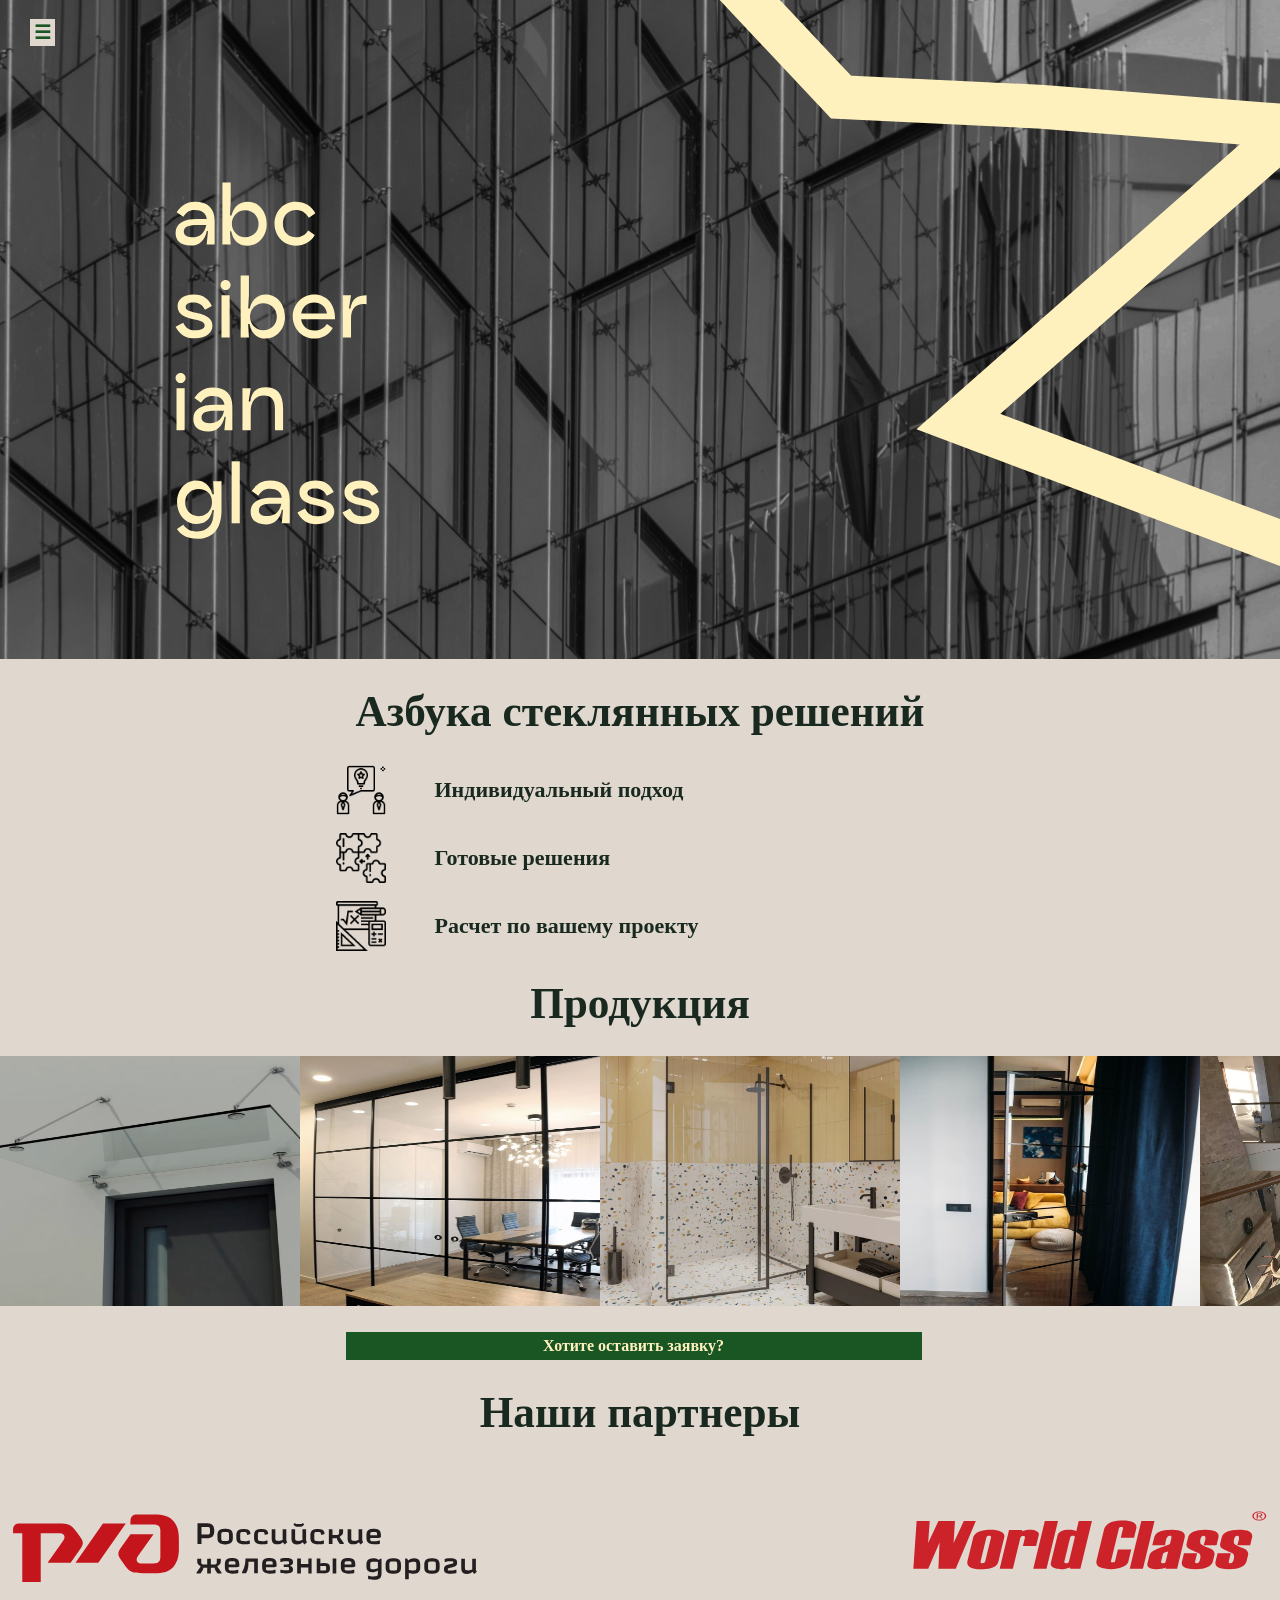
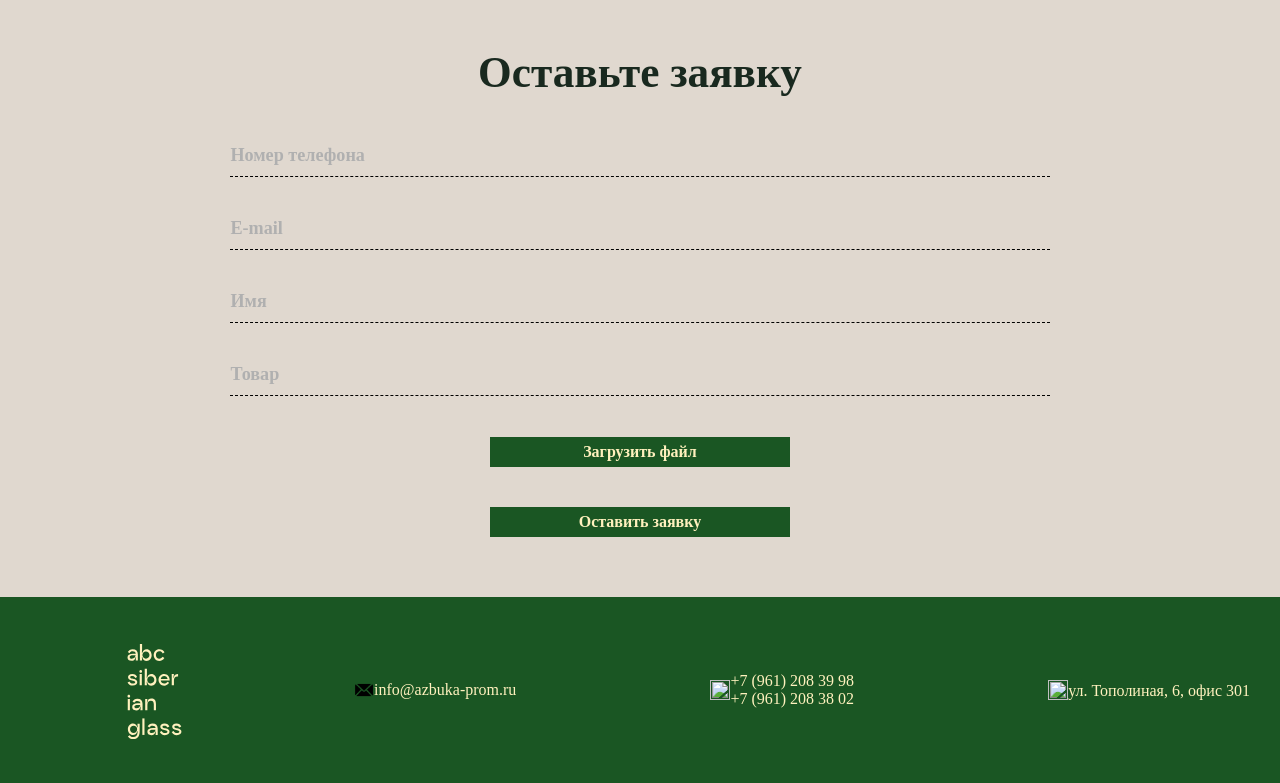
==== azbukakomplekt.ru/index.html @ 6870bad5 "3" ====
<!DOCTYPE html>
<html lang="en">
<head>
    <meta charset="UTF-8">
    <meta http-equiv="X-UA-Compatible" content="IE=edge">
    <meta name="viewport" content="width=device-width, initial-scale=1.0">
    <link rel="icon" type="image/x-icon" href="./img/icons/MacBook Pro 16_ - 1 1 (2).svg">
    <title>abc siberian glass</title>
    <link
  rel="stylesheet"
  href="https://cdn.jsdelivr.net/npm/swiper@9/swiper-bundle.min.css"
/>
    <link rel="stylesheet" href="scss/fonts.css">
    <link rel="stylesheet" href="scss/style.css">
</head>
<body>
    <main class="page">
        <section id="home" class="hero mb-200">
            <input type="checkbox" id="nav-toggle" hidden>
            <!--
            Выдвижную панель размещаете ниже
            флажка (checkbox), но не обязательно
            непосредственно после него, например
            можно и в конце страницы
            -->
            <nav class="nav">
                <label for="nav-toggle" class="nav-toggle" onclick></label>
                <h2 class="logo">
                </h2>
                <ul>
                    <li><a href="#advantages">Главная</a>
                    <li><a href="#products">Продукция</a>
                    <li><a href="#application">Оставьте заявку</a>
                    <li><a href="#contacts">Контакты</a>
                    <div class="social-icons">
                        <!--                    <li><a href="#6">Шесть</a>-->
                        <!--                    <li><a href="#7">Семь</a>-->
                        <div class="menu-icons"><a href=""><img src="./img/icons/telegram.png" width="20px" height="20px"></a></div>
                        <div class="menu-icons"><a href=""><img src="./img/icons/vk-logo-of-social-network.png" width="20px" height="20px"></a></div>
                        <div class="menu-icons"><a href=""><img src="./img/icons/whatsapp.png" width="20px" height="20px"></a></div>
                    </div>
                </ul>
            </nav>
            <div class="center-photo">
               <img src="img/MacBook Pro 16_ - 5 1.svg" width="100%" height="auto" decoding="sync">
            </div>
        </section>
        <section  id="advantages" class="advantages">
            <div class="advantages__container">
                <h2 class="h2">Азбука стеклянных решений</h2>
                <div class="icon-wrapper margin-btm-100px">
                    <div class="icon-item">
                        <div class="left-icon"><img class="advantages-icon" src="img/icons/free-icon-tip-1900239.png" alt="icon-star"></div>
                        <div class="right-icon-text">
                            <h3 class="heading-icon">Индивидуальный подход</h3>
                        </div>
                    </div>
                    <div class="icon-item">
                        <div class="left-icon"><img class="advantages-icon" src="img/icons/free-icon-solutions-2349112.png" alt="icon-star"></div>
                        <div class="right-icon-text">
                            <h3 class="heading-icon">Готовые решения</h3>
                        </div>
                    </div>
                    <div class="icon-item">
                        <div class="left-icon"><img class="advantages-icon" src="img/icons/free-icon-calculating-1739422.png" alt="icon-star"></div>
                        <div class="right-icon-text">
                            <h3 class="heading-icon">Расчет по вашему проекту</h3>
                        </div>
                    </div>
                </div>
                
            </div>
        </section>
        <section id ="products" class="grid-container products">
            <div class="products-wrapper mb-200">
                    <h2 class="h2 margin-btm-100px">Продукция</h2>
                <div class = 'Carousel'>
                    <div class = 'Block'><img src="./img/9-min.jpg" width="300px" height="250px"></div>
                    <div class = 'Block'><img src="./img/item3.jpg" width="300px" height="250px"></div>
                    <div class = 'Block'><img src="./img/душ.jpg" width="300px" height="250px"></div>
                    <div class = 'Block'><img src="./img/двери стекл.jpg" width="300px" height="250px"></div>
                    <div class = 'Block'><img src="./img/перегор стекл.jpg" width="300px" height="250px"></div>
                    <div class = 'Block'><img src="./img/9-min.jpg" width="300px" height="250px"></div>
                    <div class = 'Block'><img src="./img/item3.jpg" width="300px" height="250px"></div>
                    <div class = 'Block'><img src="./img/душ.jpg" width="300px" height="250px"></div>
                    <div class = 'Block'><img src="./img/двери стекл.jpg" width="300px" height="250px"></div>
                    <div class = 'Block'><img src="./img/перегор стекл.jpg" width="300px" height="250px"></div>
                </div>

                <a id="register" class="button purple" href="#application">
                    <i class="fa fa-user-plus"></i>
                    <span>Хотите оставить заявку?</span>
                </a>
            </div>
        </section>
        <section class="partners mb-200">
            <div class="partners__container">
                <h2 class="h2 margin-btm-100px">Наши партнеры</h2>
                <div class="logo-partners-wrapper">
        
                    <div class="logo-partners-item brus-logo "><img class="logo-partners-img" src="img/RZD.svg" alt="partners-logo"></div>
                    <div class="logo-partners-item moto-logo"><img class="logo-partners-img" src="img/World.svg" alt="partners-logo"></div>
                </div>
            </div>
        </section>
        <section id="application" class="application mb-200">
            <div class="application__container">
                <h2 class="h2 margin-btm-100px">Оставьте заявку</h2>
                <div class="applecation-content">
            
                    <div class="appl-right-content">
                        <div class="form-wrapper">
                            <form class="form" id="ajax-contact-form" enctype="multipart/form-data" method="post">
                                <input id="telFF" name="telFF" class="form-input" type="tel" placeholder="Номер телефона">
                                <input id="contactFF" name="contactFF" class="form-input" type="email" placeholder="E-mail">
                                <input id="nameFF" class="form-input" type="text" name="nameFF" placeholder="Имя">
                                <input id="projectFF" name="projectFF" class="form-input" type="text" name="nameFF" placeholder="Товар">
                        

                                <div class="bottom-form-wrapper">
                                    <div class="control-file">
                                        
                                        <input id="fileFF" class="input__file" name="fileFF" type="file" multiple >
                                        <label for="fileFF" class="btm-form input__file-button">
                                            <span class="input__file-button-text">Загрузить файл</span>
                                         </label>
                                      </div>
                                    <!-- <button type="submit" id="submitFF" class="btm-form">Загрузить</button> -->
                                    <button class="btm-form" type="submit" id="submitFF">Оставить заявку</button>
                                </div>
                            </form>
                        </div>
                        
                    </div>
                </div>
            </div>
        </section>
        <section id="contacts" class="footer">
            <div class="footer__container">
                <div class="footer-wrapper">
                    <div class="footer-item" ><a href="" class="footer-logo"><img class="logo-svg logo-footer-svg" src="img/MacBook Pro 16_ - 2 1.svg" alt="Logo"></a></div>
                    <div class="footer-item"><div class="footer-icon"><img class="footer-icon" src="img/icons/email.png"></div><a class="footer-mail" href="mailto:info@azbuka-prom.ru">  info@azbuka-prom.ru</a></div>
                    <div class="footer-item"><div class="footer-icon"><img class="footer-icon" src="img/icons/contact-us.png"></div><div class="footer-numer-wrap"><a class="footer-number" href="tel:+79612083998">  +7 (961) 208 39 98</a><a class="footer-number" href="tel:+79612083802">  +7 (961) 208 38 02</a></div></div>
                    <div class="footer-item abaut-company-wrapper"><div class="footer-icon"><img class="footer-icon" src="img/icons/location.png"></div><a class="abaut-company" href="https://yandex.ru/maps/55/tyumen/house/topolinaya_ulitsa_6/YkwYcAFoTUQOQFttfX1zcXpjZg==/?ll=65.668419%2C57.120602&z=15">  ул. Тополиная, 6, офис 301</a></div>
                </div>
            </div>
        </section>
    </main>

      <!-- Swiper JS -->

  <script src="https://code.jquery.com/jquery-3.3.1.min.js"></script>
  <script defer src="js/script.js"></script>
</body>
</html>
---- azbukakomplekt.ru/scss/fonts.css ----
@font-face {
    font-family: 'Craftwork Grotesk Regular';
    font-style: normal;
    font-weight: normal;
    src: local('Craftwork Grotesk Regular'), url('//CraftworkGrotesk-Regular.woff') format('woff');
}


@font-face {
    font-family: 'Craftwork Grotesk Regular';
    font-style: normal;
    font-weight: normal;
    src: local('Craftwork Grotesk Regular'), url('//CraftworkGroteskGX.woff') format('woff');
}


@font-face {
    font-family: 'Craftwork Grotesk Medium';
    font-style: normal;
    font-weight: normal;
    src: local('Craftwork Grotesk Medium'), url('//CraftworkGrotesk-Medium.woff') format('woff');
}


@font-face {
    font-family: 'Craftwork Grotesk Semi Bold';
    font-style: normal;
    font-weight: normal;
    src: local('Craftwork Grotesk Semi Bold'), url('//CraftworkGrotesk-SemiBold.woff') format('woff');
}


@font-face {
    font-family: 'Craftwork Grotesk Bold';
    font-style: normal;
    font-weight: normal;
    src: local('Craftwork Grotesk Bold'), url('//CraftworkGrotesk-Bold.woff') format('woff');
}


@font-face {
    font-family: 'Craftwork Grotesk Heavy';
    font-style: normal;
    font-weight: normal;
    src: local('Craftwork Grotesk Heavy'), url('//CraftworkGrotesk-Heavy.woff') format('woff');
}
---- azbukakomplekt.ru/scss/style.css ----
@charset "UTF-8";
* {
  margin: 0;
  padding: 0;
  box-sizing: inherit;
  font-family: "Craftwork Grotesk Bold";
  font-weight: 700;
}

html {
  box-sizing: border-box;
}


* img {
  display: block;
  min-width: 50%;
}

a, a:link, a:visited  {
  /* color: inherit; */
  text-decoration: none;
  /* display: inline-block; */
}

a:hover  {
  /* color: inherit; */
  text-decoration: none;
}

:root {
  --white: #FFFFFF;
  --black: #000000;
  --green: #808000;
  --brown: #FFBF00;
  --grey: #B0B0B0;
  --h2: clamp(1.125rem, 0.6rem + 2.63vw, 3.75rem);
  --h1: clamp(1.75rem, 0.6rem + 5.75vw, 7.5rem);
  --logo: clamp(5.5rem, 2.063rem + 17.19vw, 22.688rem);
  --gap-link: clamp(0.625rem, -0.208rem + 1.74vw, 1.875rem);
  /*--h2sub-h3: clamp(0.625rem, 0.375rem + 1.25vw, 1.875rem);*/
  --heder-link:  clamp(0.5rem, -0.611rem + 2.31vw, 1.125rem);
  /*--padding-l-r: clamp(1.563rem, 8.625rem + 4.69vw, 12.25rem);*/
  /*--padding-bottom: clamp(3.125rem, 1.25rem + 9.38vw, 12.5rem);*/
  --prod-heding: clamp(0.875rem, 0.675rem + 1vw, 1.875rem);
  --h-w-grid: clamp(12rem, -0.857rem + 64.29vw, 30rem);
  /*--form-text-btn: clamp(0.625rem, 0.5rem + 0.63vw, 1.25rem);*/
  --icon-tx: clamp(0.5rem, 0.287rem + 1.06vw, 1.563rem);
  --icon-tx-head: clamp(0.625rem, 0.375rem + 1.25vw, 1.875rem);
  --mw-hero: clamp(16.25rem, 2.625rem + 68.13vw, 84.375rem);
}

body {
  position: relative;
  font-weight: 500;
}

body._lock {
  overflow: hidden;
}

[class*=__container] {
  max-width: 1720px;
  margin: 0 auto;
  padding: 0;
}

@media (max-width: 480px) {
  [class*=__container] {
    max-width: 320px;
    padding: 0 0;
    
  }
  }

.header {
  width: 100%;
  position: absolute;
  left: auto;
  right: auto;
  z-index: 10;
  background-color: #ffffff;
}

.header__container {
  display: flex;
  justify-content: space-between;
  align-items: center;
}

/* .heder-logo {
  width: 29,2rem;
} */
.logo-svg {
  width: var(--logo);
}

.header__navigation {
  display: flex;
  justify-content: space-between;
  align-items: center;
  gap: 30px;
}

.header__button-wrapper {
  display: flex;
  align-items: center;
  /* gap: 97px; */
}

.header__btn {
  padding: 9px 5px;
}

.menu__body {
  display: flex;
  align-items: center;
  /* gap: 30; */
}

/*--------------------/Шапка--------------------*/
/*--------------------Меню--------------------*/
.menu__icon {
  display: none;
}

@media (max-width: 768px) {
  .menu__icon {
    display: block;
    width: 30px;
    height: 18px;
    position: relative;
    z-index: 5;
    cursor: pointer;
  }
  .menu__icon span {
    position: absolute;
    top: calc(50% - 1px);
    left: 0;
    width: 100%;
    height: 2px;
    background-color: var(--brown);
    -webkit-transition: all 0.2s;
    transition: all 0.2s;
  }
  .menu__icon span:first-child {
    top: 0;
  }
  .menu__icon span:last-child {
    top: auto;
    bottom: 0;
  }
  .menu__icon.active span {
    -webkit-transform: scale(0);
            transform: scale(0);
  }
  .menu__icon.active span:first-child {
    -webkit-transform: rotate(-45deg);
            transform: rotate(-45deg);
    top: calc(50% - 1px);
  }
  .menu__icon.active span:last-child {
    -webkit-transform: rotate(45deg);
            transform: rotate(45deg);
    bottom: calc(50% - 1px);
  }
}

@media (max-width: 768px) {
  .menu__body {
    position: absolute;
    top: 0;
    left: -120%;
    height: 100vh;
    width: 100%;
    background-color: var(--black);
    -webkit-transition: all 0.2s;
    transition: all 0.2s;
  }
}

.menu__body.active {
  display: flex;
  align-items: center;
  justify-content: center;
  flex-direction: column;
  /* padding-left: 20px; */
  left: 0;
  /* gap: 20px; */
}

.menu__numer-two, .menu__mail {
  display: none;
}

@media (max-width: 480px) {
  .menu__numer-two, .menu__mail {
    display: block;
  }
}

.menu__list {
  list-style-type: none;
  display: -webkit-box;
  display: -ms-flexbox;
  display: flex;
  gap: 30px;
}

@media (max-width: 768px) {
  .menu__list {
    -webkit-box-orient: vertical;
    -webkit-box-direction: normal;
        -ms-flex-direction: column;
            flex-direction: column;
    padding: 30px;
    gap: 30px;
    height: 100%;
    width: 60%;
    background-color: #f15412;
    overflow: auto;
  }
}

.menu__link {
  color: #fff;
  text-decoration: none;
}

.menu__item{
  margin-right: var(--gap-link);
}
.menu__link:hover {
  text-decoration: underline;
}

.header__button-wrapper {

}

@media (max-width: 768px) {
  .header__button-wrapper {
display: none;
  }
}

@media (max-width: 768px) {
  .menu__link {
    display: block;
    font-size: 30px;
    line-height: 50px;
  }
}

@media (max-width: 480px) {
  .menu__link {
    line-height: 30px;
  }
  .menu__item{
    font-size: 50px;
  }
}



/*--------------------/Меню--------------------*/



.menu__link {
  font-style: normal;
  font-weight: 500;
  font-size: var(--heder-link);
  color: var(--brown);
  text-decoration: none;
  transition: color 0.2s;
}

@media (any-hover: hover) {
  .menu__link:hover {
    color: var(--green);
  }
}
.header-number {
  font-weight: 500;
  font-size: 12px;
  color: var(--brown);
  transition: 0.3s;
}

.header-number:hover,
.header-number:focus {
  color: var(--green);
}

.header__btm {
  background-color: var(--white);
  border: 3px solid var(--brown);
  padding: 8px 23px;
  font-weight: 500;
  font-size: 12px;
  color: var(--black);
  transition: 0.3s;
}

.header__btm:hover {
  background-color: var(--green);
  color: var(--brown);
}


.h1 {
  /* max-width: 1500px; */
  font-style: normal;
  font-weight: 700;
  font-size: var(--h1);
  text-align: center;
  text-transform: uppercase;
  color: var(--brown);
}
/* @media (min-width: px) {
  .hero__heading {
    font-size: 28px;
  }
} */


.advantages {
  display: flex;
  align-items: center;
  justify-content: center;
  background-color: #E0D8CF ;
}

.h2 {
  text-align: center;
  font-weight: 600;
  font-size: var(--h2);
  line-height: 105.9%;
  color: #19291F;
  padding: 30px 20px;
}

.margin-btm-50px {
  margin-bottom: clamp(0.938rem, 0.5rem + 2.19vw, 3.125rem);
}

.h2-subtitle {
  text-align: center;
  font-weight: 400;
  font-size: var(--icon-tx-head);
  color: var(--black);
}

/*.margin-btm-100px {*/
/*  margin-bottom: clamp(1.25rem, 0.25rem + 5vw, 6.25rem);*/
/*}*/

.icon-item {
  display: flex;
  align-items: center;
  margin-bottom: clamp(0.063rem, 0.65rem + 1.06vw, 1.125rem);
  justify-content: flex-start;
}

.icon-item:last-child {
  margin-bottom: 0;
}

.left-icon {
  width: 80px;
  height: auto;
  margin-right: var(--gap-link);
}

/*@media (max-width: 768px) {*/
/*  .left-icon {*/
/*    display: none;*/
/*  }*/
/*}*/

.heading-icon {
  font-weight: 600;
  font-size: var(--icon-tx-head);
  color: #19291F;
}

.advantages-icon {
  width: 50px;
  height: auto;
  min-width: 0;
}

.icon-text {
  font-size: var(--icon-tx);
}

.advatages-text_wrap {
  max-width: 1000px;
 
}

.tb-container {
  display: flex;
  justify-content: center;
  align-items: center;
}

.advatages-text_bottom {
font-weight: 400;
font-size: clamp(0.5rem, 0.25rem + 1.25vw, 1.75rem);
line-height: 105.9%;
text-align: center;
}

.products {
  /*margin-bottom: 200px;*/
  background-color: #E0D8CF;
}


.bold {
  font-weight: 600;
}


.partners {
  /*margin-bottom: 20rem;*/
  background-color: #E0D8CF;
}

.logo-partners-wrapper {
  display: flex;
  gap: 50px;
  justify-content: space-between;
  align-items: center;
  padding: 3% 1%;
  margin: auto;
}

.logo-sibur {
  width: 300px;
}

.mather-logo {
  width: 356px;
}

.brus-logo {
  width: 464px;
}

.moto-logo {
  width: 363px;
}

.logo-partners-img {
  width: 100%;
}

/* Форма */
input {
  margin: 0; /* 2 */
  padding-left: 15px;
  border-bottom: 1px solid #000;
}

.application {
  /*margin-bottom: 200px;*/
  background-color: #E0D8CF ;
}

.applecation-content {
  display: flex;
  align-items: center;
  max-width: 1720px;
  gap: 35px;
  padding-bottom: 60px;
  margin: 0px 18% 0 18%;
}

.form-image {
  width: 100%;
  -o-object-fit: contain;
  object-fit: contain;
}

.appl-right-content {
  width: 100%;
}

@media (max-width: 768px) {
  .applecation-content {
    display: flex;
    flex-direction: column;
    align-items: center;
    max-width: 1720px;
    gap: 35px;
    background-color: #E0D8CF ;
  }

  .appl-left-content {
    width: 100%;
  }

  .appl-right-content {
    width: 100%;
  }
}


.form {
  display: flex;
  flex-direction: column;
  gap: clamp(1.313rem, 1.56vw, 1.875rem);
}

input {
  width: 100%;
  border: none;
  border-bottom: 0.1rem dashed;
  outline: none;
  padding: 20px 0 10px 0;
  font-style: normal;
  font-weight: 400;
  font-size: var(--icon-tx);
  color: var(--black);
  background-color: #E0D8CF ;
}

.control-file {
  /* width: 100%; */
  position: relative;
  margin: 20px 0px 10px 0;
  text-align: center;
  overflow: hidden;
}

.input__file {
  opacity: 0;
  visibility: hidden;
  position: absolute;
}

.input__file-button {
  display: block;
  padding: 6px 20px;
  width: 600px;
}

.form-input:focus {
  /*border-bottom: 1px solid;*/

}

.form-text {
  font-weight: 500;
  font-size: var(--icon-tx-head);
  line-height: 105.9%;
  /* or 32px */
  text-align: center;
}

.bottom-form-wrapper {
  display: flex;
  gap: 30px;
  flex-direction: column;
  justify-content: center;
  align-items: center;
  /*margin: 0 20% 0 20%;*/
}

/*@media (max-width: 480px) {*/
/*  .bottom-form-wrapper {*/
/*    */
/*    gap: 10px;*/
/*    */
/*  }*/
/*  */
/*}*/

.btm-form {
  color: #FFF1BE;
  background-color: #1A5623;
  padding: 6px 20px;
  width: 300px;
  font-style: normal;
  font-size: var(--form-text-btn);
  border: none;
  cursor: pointer;
  /*transition: 0.3s;*/
}

.btm-form:focus,
.btm-form:hover {
  background-color: #19291F;
/*  ИЗМЕНИТЬ ЗДЕСЬ ФОРМУ КНОПОК НА ЗЕЛЕНЫЙ ИЗ ПАЛИТРЫ*/
}

/*@media (max-width: 480px) {*/

/*  .bottom-form-wrapper {*/
/*    display: block;*/
/*  }*/
  
/*.btm-form {*/
/*  margin-top: 10px;*/
/*  width: 100%;*/
/*  padding: 6px 0px;*/
/*}*/
/*  */
/*}*/

::-moz-placeholder {
  font-style: normal;
  font-weight: 600;
  font-size: var(--icon-tx);
  color: var(--grey);
}

::placeholder {
  font-style: normal;
  font-weight: 600;
  /*font-size: var(--icon-tx);*/
  color: var(--grey);
}

.footer {
  background-color: #1A5623;
}

.footer-item {
  display: flex;
  justify-content: center;
  align-items: center;
}

.footer-wrapper {
  padding: 30px;
  display: flex;
  justify-content: space-between;
  align-items: center;
}

.footer-logo {
  width: 130px;
  height: auto;
}

.footer-number-wrap {
  display: flex;
}

.footer-number {
  display: block;
  font-weight: 500;
  font-size: 16px;
  color: #FFF1BE;
  transition: 0.3s;
}

.footer-mail {
  font-weight: 500;
  font-size: 16px;
  color: #FFF1BE;
  transition: 0.3s;
}

.abaut-company-wrapper {
  max-width: 350px;
}

.abaut-company {
  font-weight: 500;
  font-size: 16px;
  line-height: 15px;
  text-align: center;
  color: #FFF1BE;
} /*# sourceMappingURL=style.css.map */


@media (max-width: 768px) {
  .footer-mail {
    font-size: 10px;
  }
  .footer-number {
    font-size: 10px;
  }
  .abaut-company {
    font-size: 10px;
  }
  .abaut-company-wrapper {
    max-width: 170px;
  }

}

@media (max-width: 480px) {
  .footer-wrapper {
    padding: 10px 0;
  }
  .footer-item:first-child {
display: none;
  }
  .footer-mail {
    font-size: 10px;
  }
  .footer-number {
    font-size: 10px;
  }
  .abaut-company {
    font-size: 10px;
    line-height: 120%;
  }
  .abaut-company-wrapper {
    max-width: 10px;
  }

}

@media (max-width: 480px) {
  p {
    font-size: 10px;
  }

}

@-webkit-keyframes slidein {
  0% {
    top: -400px;
    opacity: 0;
  }
  100% {
    opacity: 1;
    top: 0px;
  }
}
@keyframes slidein {
  0% {
    top: -400px;
    opacity: 0;
  }
  100% {
    opacity: 1;
    top: 0px;
  }
}
@-webkit-keyframes slideout {
  0% {
    top: 0;
    opacity: 1;
  }
  100% {
    top: -400px;
    opacity: 0;
  }
}
@keyframes slideout {
  0% {
    top: 0;
    opacity: 1;
  }
  100% {
    top: -400px;
    opacity: 0;
  }
}

.center-photo {
  max-width: 100%;
  height: auto;
  min-width: 600px;
}

/*менюшка походу*/
.nav {
  /*  ширна произвольная, не стесняйтесь экспериментировать */
  width: 270px;
  min-width: 270px;
  /* фиксируем и выставляем высоту панели на максимум */
  height: 100%;
  position: absolute;
  top: 0;
  bottom: 0;
  margin: 0;
  /* сдвигаем (прячем) панель относительно левого края страницы */
  left: -320px;
  /* внутренние отступы */
  padding: 15px 20px;
  /* плавный переход смещения панели */
  -webkit-transition: left 0.3s;
  -moz-transition: left 0.3s;
  transition: left 0.3s;
  /* определяем цвет фона панели */
  background: #E0D8CF;
  /* поверх других элементов */
  z-index: 2000;
}
/**
 * Кнопка переключения панели
 * тег <label>
 */

.nav-toggle {
  /* абсолютно позиционируем */
  position: absolute;
  /* относительно левого края панели */
  left: 350px;
  /* отступ от верхнего края панели */
  top: 1em;
  /* внутренние отступы */
  padding: 0.2em;
  /* определяем цвет фона переключателя
   * чаще вчего в соответствии с цветом фона панели
  */
  background: inherit;
  /* цвет текста */
  color: #1A5623;
  /* вид курсора */
  cursor: pointer;
  /* размер шрифта */
  font-size: 1.2em;
  line-height: 1;
  /* всегда поверх других элементов страницы */
  z-index: 2001;
  /* анимируем цвет текста при наведении */
  -webkit-transition: color .25s ease-in-out;
  -moz-transition: color .25s ease-in-out;
  transition: color .25s ease-in-out;
}


/* определяем текст кнопки
 * символ Unicode (TRIGRAM FOR HEAVEN)
*/
.nav-toggle:after {
  content: '\2630';
  text-decoration: none;
}
/* цвет текста при наведении */
.nav-toggle:hover {
  color: #1A5623;
}
/**
 * Скрытый чекбокс (флажок)
 * невидим и недоступен :)
 * имя селектора атрибут флажка
 */
[id='nav-toggle'] {
  position: absolute;
  display: none;
}
/**
 * изменение положения переключателя
 * при просмотре на мобильных устройствах
 * когда навигация раскрыта, распологаем внутри панели
*/
[id='nav-toggle']:checked ~ .nav > .nav-toggle {
  left: auto;
  right: 2px;
  top: 1em;
}
/**
 * Когда флажок установлен, открывается панель
 * используем псевдокласс:checked
 */
[id='nav-toggle']:checked ~ .nav {
  left: 0;
  box-shadow:4px 0px 20px 0px rgba(0,0,0, 0.5);
  -moz-box-shadow:4px 0px 20px 0px rgba(0,0,0, 0.5);
  -webkit-box-shadow:4px 0px 20px 0px rgba(0,0,0, 0.5);
  overflow-y: auto;
}
/*
 * смещение контента страницы
 * на размер ширины панели,
 * фишка необязательная, на любителя
*/
[id='nav-toggle']:checked ~ main > article {
  -webkit-transform: translateX(320px);
  -moz-transform: translateX(320px);
  transform: translateX(320px);
}
/*
 * изменение символа переключателя,
 * привычный крестик (MULTIPLICATION X),
 * вы можете испльзовать любой другой значок
*/
[id='nav-toggle']:checked ~ .nav > .nav-toggle:after {
  content: '\2715';
}
body {
  -webkit-animation: bugfix infinite 1s;
}

@-webkit-keyframes bugfix {
  to {
    padding: 0;
  }
}
/**
 * позаботьтимся о средних и маленьких экранах
 * мобильных устройств
 */
@media screen and (min-width: 320px) {
  html,
  body {
    margin: 0;
    overflow-x: hidden;
  }
}
@media screen and (max-width: 320px) {
  html,
  body {
    margin: 0;
    overflow-x: hidden;
  }
  .nav {
    width: 100%;
    box-shadow: none
  }
}
/**
 * Формируем стиль заголовка (логотип) панели
*/
.nav h2 {
  width: 90%;
  padding: 0;
  margin: 10px 0;
  text-align: center;
  text-shadow: rgba(255, 255, 255, .1) -1px -1px 1px, rgba(0, 0, 0, .5) 1px 1px 1px;
  font-size: 1.3em;
  line-height: 1.3em;
  opacity: 0;
  transform: scale(0.1, 0.1);
  -ms-transform: scale(0.1, 0.1);
  -moz-transform: scale(0.1, 0.1);
  -webkit-transform: scale(0.1, 0.1);
  transform-origin: 0% 0%;
  -ms-transform-origin: 0% 0%;
  -moz-transform-origin: 0% 0%;
  -webkit-transform-origin: 0% 0%;
  transition: opacity 0.8s, transform 0.8s;
  -ms-transition: opacity 0.8s, -ms-transform 0.8s;
  -moz-transition: opacity 0.8s, -moz-transform 0.8s;
  -webkit-transition: opacity 0.8s, -webkit-transform 0.8s;
}

.nav h2 a {
  color: #19291F;
  text-decoration: none;
  text-transform: uppercase;
}
/*плавное появление заголовка (логотипа) при раскрытии панели */
[id='nav-toggle']:checked ~ .nav h2 {
  opacity: 1;
  transform: scale(1, 1);
  -ms-transform: scale(1, 1);
  -moz-transform: scale(1, 1);
  -webkit-transform: scale(1, 1);
}
/**
 * формируем непосредственно само меню
 * используем неупорядоченный список для пунктов меню
 * прикрутим трансфомации и плавные переходы
 */

.nav > ul {
  display: block;
  margin: 0;
  padding: 0;
  list-style: none;
}

.nav > ul > li {
  line-height: 2.5;
  opacity: 0;
  -webkit-transform: translateX(-50%);
  -moz-transform: translateX(-50%);
  -ms-transform: translateX(-50%);
  transform: translateX(-50%);
  -webkit-transition: opacity .5s .1s, -webkit-transform .5s .1s;
  -moz-transition: opacity .5s .1s, -moz-transform .5s .1s;
  -ms-transition: opacity .5s .1s, -ms-transform .5s .1s;
  transition: opacity .5s .1s, transform .5s .1s;
}
[id='nav-toggle']:checked ~ .nav > ul > li {
  opacity: 1;
  -webkit-transform: translateX(0);
  -moz-transform: translateX(0);
  -ms-transform: translateX(0);
  transform: translateX(0);
}
/* определяем интервалы появления пунктов меню */

.nav > ul > li:nth-child(2) {
  -webkit-transition: opacity .5s .2s, -webkit-transform .5s .2s;
  transition: opacity .5s .2s, transform .5s .2s;
}

.nav > ul > li:nth-child(3) {
  -webkit-transition: opacity .5s .3s, -webkit-transform .5s .3s;
  transition: opacity .5s .3s, transform .5s .3s;
}

.nav > ul > li:nth-child(4) {
  -webkit-transition: opacity .5s .4s, -webkit-transform .5s .4s;
  transition: opacity .5s .4s, transform .5s .4s;
}

.nav > ul > li:nth-child(5) {
  -webkit-transition: opacity .5s .5s, -webkit-transform .5s .5s;
  transition: opacity .5s .5s, transform .5s .5s;
}

.nav > ul > li:nth-child(6) {
  -webkit-transition: opacity .5s .6s, -webkit-transform .5s .6s;
  transition: opacity .5s .6s, transform .5s .6s;
}

.nav > ul > li:nth-child(7) {
  -webkit-transition: opacity .5s .7s, -webkit-transform .5s .7s;
  transition: opacity .5s .7s, transform .5s .7s;
}
/**
 * оформление ссылок пунктов меню
 */

.nav > ul > li > a {
  /*display: inline-block;*/
  position: relative;
  padding: 0;
  font-weight: 300;
  font-size: 1.2em;
  color: #19291F;
  width: 100%;
  text-decoration: none;
  /* плавный переход */
  -webkit-transition: color .5s ease, padding .5s ease;
  -moz-transition: color .5s ease, padding .5s ease;
  transition: color .5s ease, padding .5s ease;
}

/**
 * состояние ссылок меню при наведении
 */
.nav > ul > li > a:hover,
.nav > ul > li > a:focus {
  color: #1A5623;
  padding-left: 15px;
}
/**
 * линия подчеркивания ссылок меню
 */
.nav > ul > li > a:before {
  content: '';
  display: block;
  position: absolute;
  right: 0;
  bottom: 0;
  height: 1px;
  width: 100%;
  -webkit-transition: width 0s ease;
  transition: width 0s ease;
}

.nav > ul > li > a:after {
  content: '';
  display: block;
  position: absolute;
  left: 0;
  bottom: 0;
  height: 1px;
  width: 100%;
  background: #1A5623;
  -webkit-transition: width .5s ease;
  transition: width .5s ease;
}
/**
 * анимируем линию подчеркивания
 * ссылок при наведении
 */
.nav > ul > li > a:hover:before {
  width: 0%;
  background: #1A5623;
  -webkit-transition: width .5s ease;
  transition: width .5s ease;
}

.nav > ul > li > a:hover:after {
  width: 0%;
  background: transparent;
  -webkit-transition: width 0s ease;
  transition: width 0s ease;
}

/*new carousel*/

.Carousel{
  animation: carousel 700s linear infinite;
  display: flex;
  flex-wrap: nowrap;
  width: 100vw;
}
.Block{
  flex-shrink: 0;
  width: 300px;
  height: auto;
}
@keyframes carousel{
  0%   { transform: translate3d(0, 0, 0); }
  100% { transform: translate3d(-20000px, 0, 0); }
}
/*finish*/

.button {
  /* Сбрасываем дефолтные стили */
  border: none;
  outline: none;
  display: flex;
  text-align: center;
  text-decoration: none;
  cursor: pointer;
  width: 45%;
  padding: 5px 10px;
  color: #FFF1BE;
  margin: 2% 0 0 27%;
  align-content: center;
  align-items: center;
  justify-content: center;
}
/*.button i {*/
/*  margin-right: 4px;*/
/*}*/
.button + .button {
  margin-left: 6px;
}

.button.purple {
  background: #1A5623;
}
.button:hover {
  box-shadow: 0 1px 3px rgba(0, 0, 0, 0.2);
}

.button:hover.purple {
  background: #19291F;
}
.button:active {
  box-shadow: inset 0 1px 3px rgba(0, 0, 0, 0.2);
  text-shadow: 0 1px 3px rgba(0, 0, 0, 0.2);
}

.button:active.purple {
  background: #1A5623;
}

.footer-icon {
  width: 20px;
  height: 20px;
  display: flex;
  align-items: center;
  justify-content: flex-start;
}

.menu-icons{
  width: 20px;
  height: 20px;
  display: flex;
  align-items: center;
  justify-content: flex-start;
  flex-direction: row;
  position: relative;
}

.social-icons{
  display: flex;
  align-items: center;
  justify-content: space-between;
  flex-wrap: nowrap;
  vertical-align:bottom; /* вот она */
  margin: 530px 0px 0 0px;
}
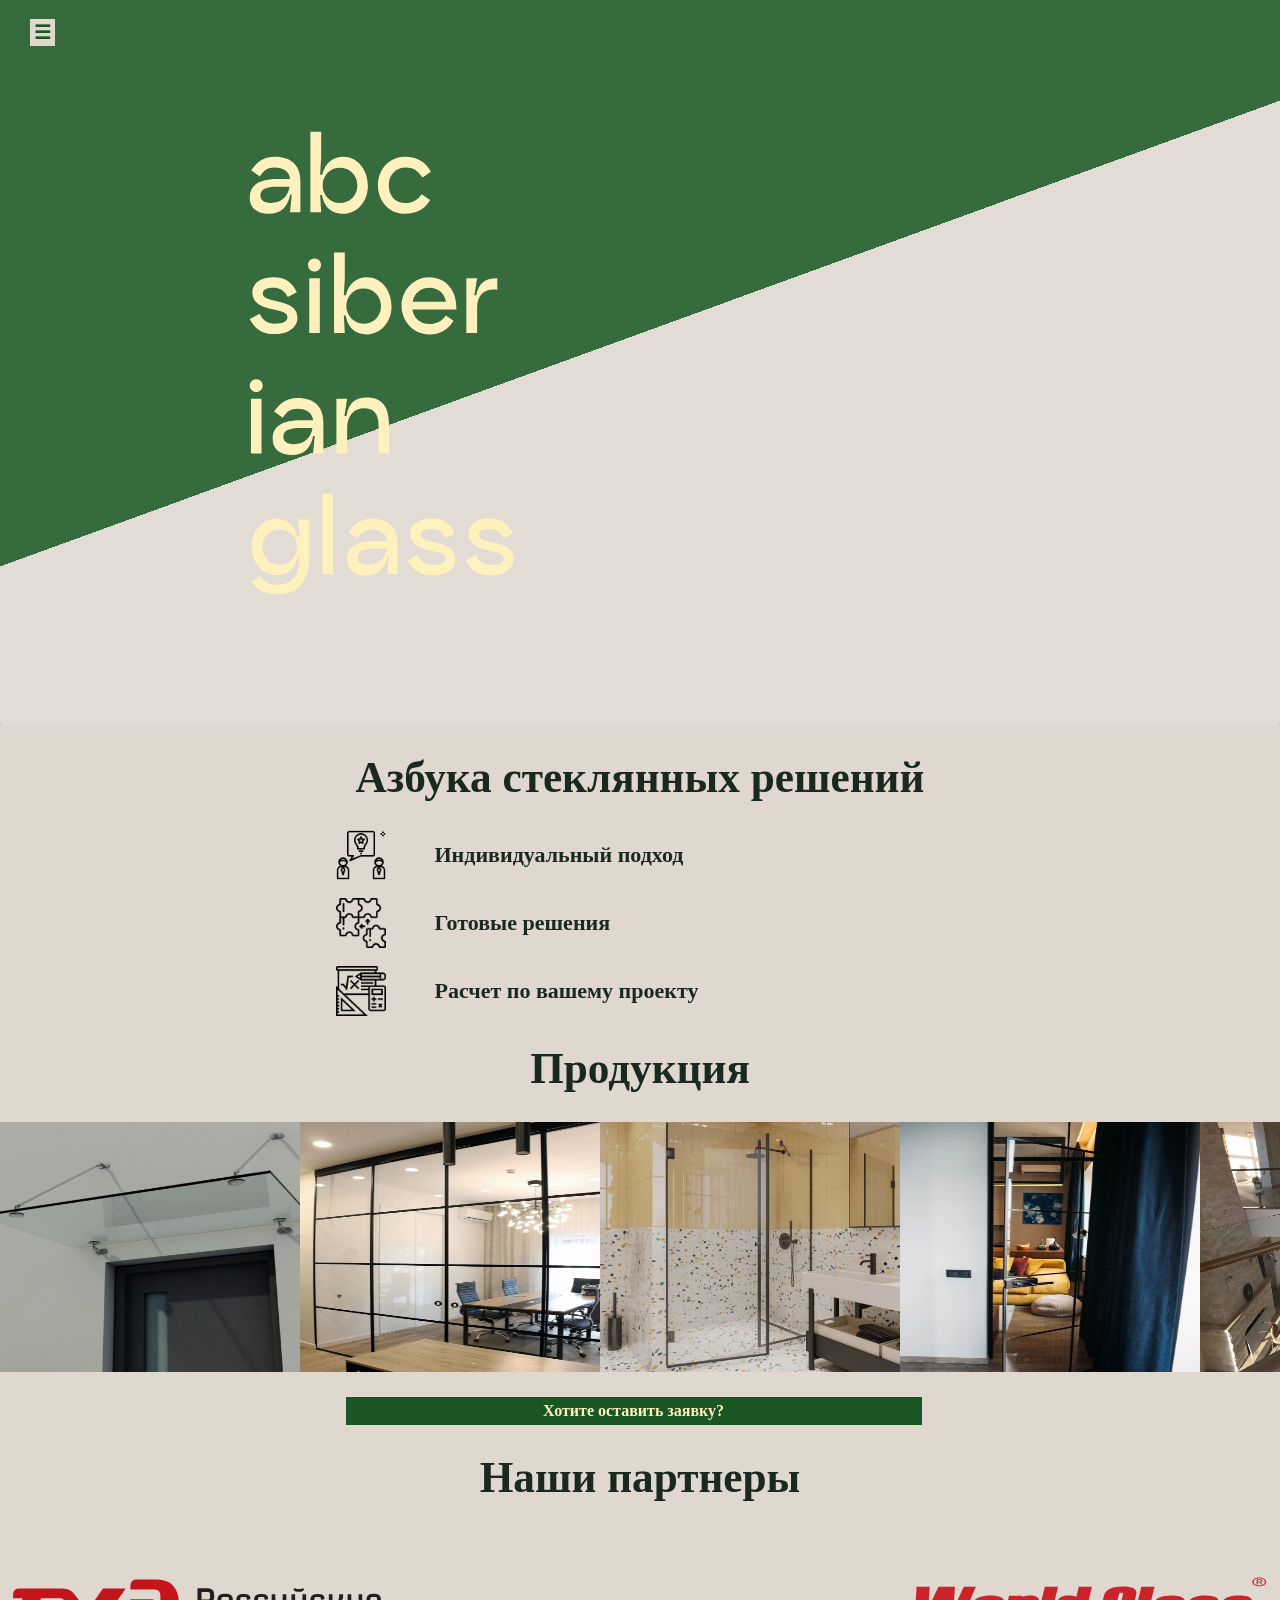
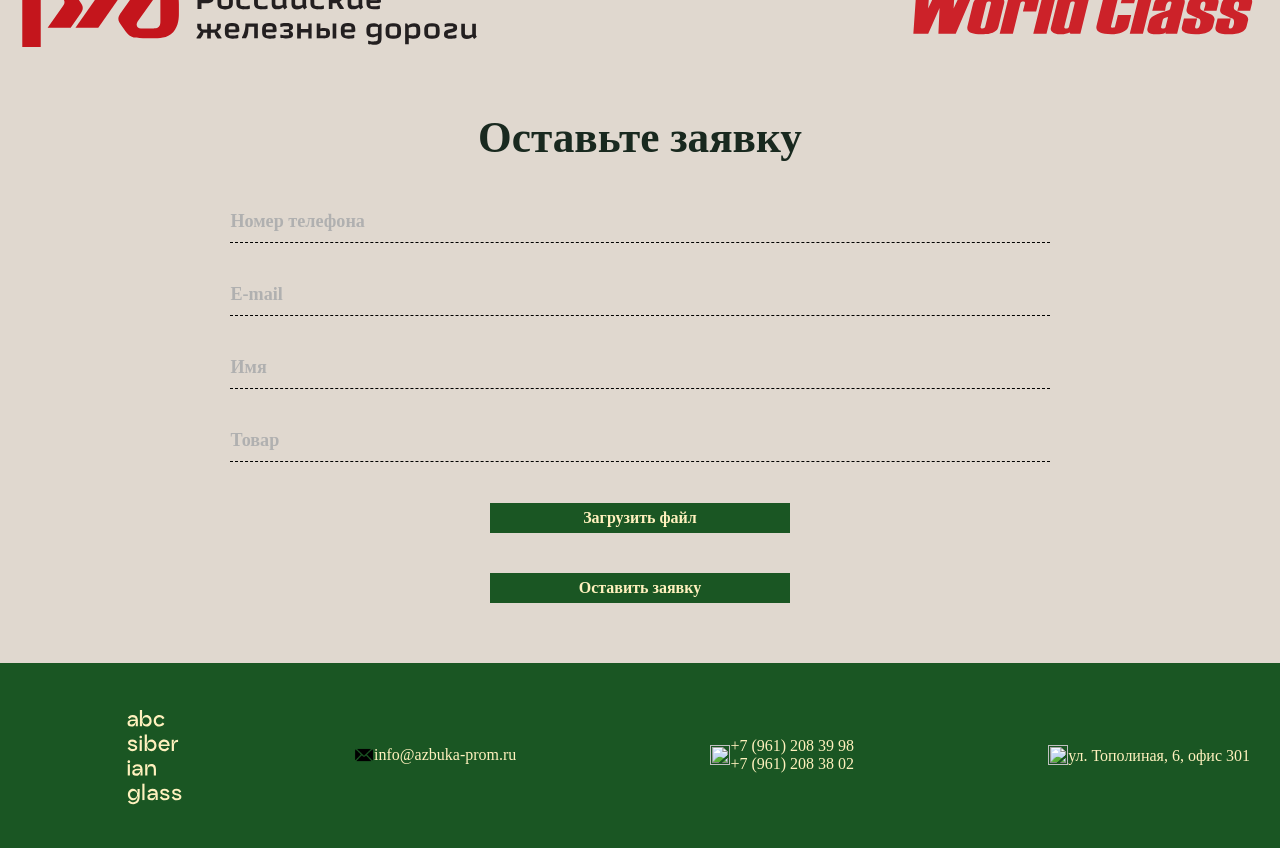
==== commit 15fd7548: "3" ====
--- a/azbukakomplekt.ru/index.html
+++ b/azbukakomplekt.ru/index.html
@@ -41,10 +41,18 @@
                     </div>
                 </ul>
             </nav>
+
             <div class="center-photo">
-               <img src="img/MacBook Pro 16_ - 5 1.svg" width="100%" height="auto" decoding="sync">
+<!--               <img src="img/MacBook Pro 16_ - 5 1.svg" width="100%" height="auto" decoding="sync">-->
+                <div class="bg"></div>
+                <div class="bg bg2"></div>
+                <div class="bg bg3"></div>
+                <div class="content">
+                    <img src="img/icons/лого%20беж.svg" width="50%" height="auto" decoding="sync">
+                </div>
             </div>
         </section>
+
         <section  id="advantages" class="advantages">
             <div class="advantages__container">
                 <h2 class="h2">Азбука стеклянных решений</h2>
@@ -75,6 +83,26 @@
             <div class="products-wrapper mb-200">
                     <h2 class="h2 margin-btm-100px">Продукция</h2>
                 <div class = 'Carousel'>
+                    <div class = 'Block'><img src="./img/9-min.jpg" width="300px" height="250px"></div>
+                    <div class = 'Block'><img src="./img/item3.jpg" width="300px" height="250px"></div>
+                    <div class = 'Block'><img src="./img/душ.jpg" width="300px" height="250px"></div>
+                    <div class = 'Block'><img src="./img/двери стекл.jpg" width="300px" height="250px"></div>
+                    <div class = 'Block'><img src="./img/перегор стекл.jpg" width="300px" height="250px"></div>
+                    <div class = 'Block'><img src="./img/9-min.jpg" width="300px" height="250px"></div>
+                    <div class = 'Block'><img src="./img/item3.jpg" width="300px" height="250px"></div>
+                    <div class = 'Block'><img src="./img/душ.jpg" width="300px" height="250px"></div>
+                    <div class = 'Block'><img src="./img/двери стекл.jpg" width="300px" height="250px"></div>
+                    <div class = 'Block'><img src="./img/перегор стекл.jpg" width="300px" height="250px"></div>
+                    <div class = 'Block'><img src="./img/9-min.jpg" width="300px" height="250px"></div>
+                    <div class = 'Block'><img src="./img/item3.jpg" width="300px" height="250px"></div>
+                    <div class = 'Block'><img src="./img/душ.jpg" width="300px" height="250px"></div>
+                    <div class = 'Block'><img src="./img/двери стекл.jpg" width="300px" height="250px"></div>
+                    <div class = 'Block'><img src="./img/перегор стекл.jpg" width="300px" height="250px"></div>
+                    <div class = 'Block'><img src="./img/9-min.jpg" width="300px" height="250px"></div>
+                    <div class = 'Block'><img src="./img/item3.jpg" width="300px" height="250px"></div>
+                    <div class = 'Block'><img src="./img/душ.jpg" width="300px" height="250px"></div>
+                    <div class = 'Block'><img src="./img/двери стекл.jpg" width="300px" height="250px"></div>
+                    <div class = 'Block'><img src="./img/перегор стекл.jpg" width="300px" height="250px"></div>
                     <div class = 'Block'><img src="./img/9-min.jpg" width="300px" height="250px"></div>
                     <div class = 'Block'><img src="./img/item3.jpg" width="300px" height="250px"></div>
                     <div class = 'Block'><img src="./img/душ.jpg" width="300px" height="250px"></div>
--- a/azbukakomplekt.ru/scss/style.css
+++ b/azbukakomplekt.ru/scss/style.css
@@ -779,7 +779,7 @@
   min-width: 270px;
   /* фиксируем и выставляем высоту панели на максимум */
   height: 100%;
-  position: absolute;
+  position: fixed;
   top: 0;
   bottom: 0;
   margin: 0;
@@ -1180,4 +1180,130 @@
   flex-wrap: nowrap;
   vertical-align:bottom; /* вот она */
   margin: 530px 0px 0 0px;
+}
+
+/*!* Exo thin font from Google. *!*/
+/*@import url(https://fonts.googleapis.com/css?family=Exo:100);*/
+/*!* Background data (Original source: https://subtlepatterns.com/grid-me/) *!*/
+/*!* Animations *!*/
+/*@-webkit-keyframes bg-scrolling-reverse {*/
+/*  100% {*/
+/*    background-position: 50px 50px;*/
+/*  }*/
+/*}*/
+/*@-moz-keyframes bg-scrolling-reverse {*/
+/*  100% {*/
+/*    background-position: 50px 50px;*/
+/*  }*/
+/*}*/
+/*@-o-keyframes bg-scrolling-reverse {*/
+/*  100% {*/
+/*    background-position: 50px 50px;*/
+/*  }*/
+/*}*/
+/*@keyframes bg-scrolling-reverse {*/
+/*  100% {*/
+/*    background-position: 50px 50px;*/
+/*  }*/
+/*}*/
+/*@-webkit-keyframes bg-scrolling {*/
+/*  0% {*/
+/*    background-position: 50px 50px;*/
+/*  }*/
+/*}*/
+/*@-moz-keyframes bg-scrolling {*/
+/*  0% {*/
+/*    background-position: 50px 50px;*/
+/*  }*/
+/*}*/
+/*@-o-keyframes bg-scrolling {*/
+/*  0% {*/
+/*    background-position: 50px 50px;*/
+/*  }*/
+/*}*/
+/*@keyframes bg-scrolling {*/
+/*  0% {*/
+/*    background-position: 50px 50px;*/
+/*  }*/
+/*}*/
+/*!* Main styles *!*/
+/*body {*/
+/*  margin-top: 13.5rem;*/
+/*  color: #999;*/
+/*  font: 400 16px/1.5 exo, ubuntu, "segoe ui", helvetica, arial, sans-serif;*/
+/*  text-align: center;*/
+/*  !* img size is 50x50 *!*/
+/*  background: url("[data-uri]") repeat 0 0;*/
+/*  -webkit-animation: bg-scrolling-reverse 0.92s infinite;*/
+/*  !* Safari 4+ *!*/
+/*  -moz-animation: bg-scrolling-reverse 0.92s infinite;*/
+/*  !* Fx 5+ *!*/
+/*  -o-animation: bg-scrolling-reverse 0.92s infinite;*/
+/*  !* Opera 12+ *!*/
+/*  animation: bg-scrolling-reverse 0.92s infinite;*/
+/*  !* IE 10+ *!*/
+/*  -webkit-animation-timing-function: linear;*/
+/*  -moz-animation-timing-function: linear;*/
+/*  -o-animation-timing-function: linear;*/
+/*  animation-timing-function: linear;*/
+/*}*/
+/*body::before {*/
+
+/*  font-size: 8rem;*/
+/*  font-weight: 100;*/
+/*  font-style: normal;*/
+/*}*/
+/*html {*/
+/*  height:100%;*/
+/*}*/
+
+/*body {*/
+/*  margin:0;*/
+/*}*/
+.bg {
+  animation:slide 3s ease-in-out infinite alternate;
+  background-image: linear-gradient(-20deg, #E0D8CF 50%, #1A5623 50%);
+  bottom:0;
+  left:-100%;
+  opacity:.5;
+  position:fixed;
+  right:-50%;
+  top:0;
+  z-index:-1;
+}
+
+.bg2 {
+  animation-direction:alternate-reverse;
+  animation-duration:4s;
+}
+
+.bg3 {
+  animation-duration:5s;
+}
+
+.content {
+
+  /* background-color: rgba(255,255,255,.8); */
+  border-radius: 0.25em;
+  box-shadow: 0 0 0.25em rgba(0,0,0,.25);
+  box-sizing: border-box;
+  left: 50%;
+  padding: 4vmax 10vmax;
+  /* position: fixed; */
+  text-align: center;
+  top: 50%;
+  /*transform: translate(-50%, -50%);*/
+}
+
+h1 {
+font-family:monospace;
+}
+
+@keyframes slide {
+0% {
+transform:translateX(-25%);
+}
+100% {
+transform:translateX(25%);
+}
 }
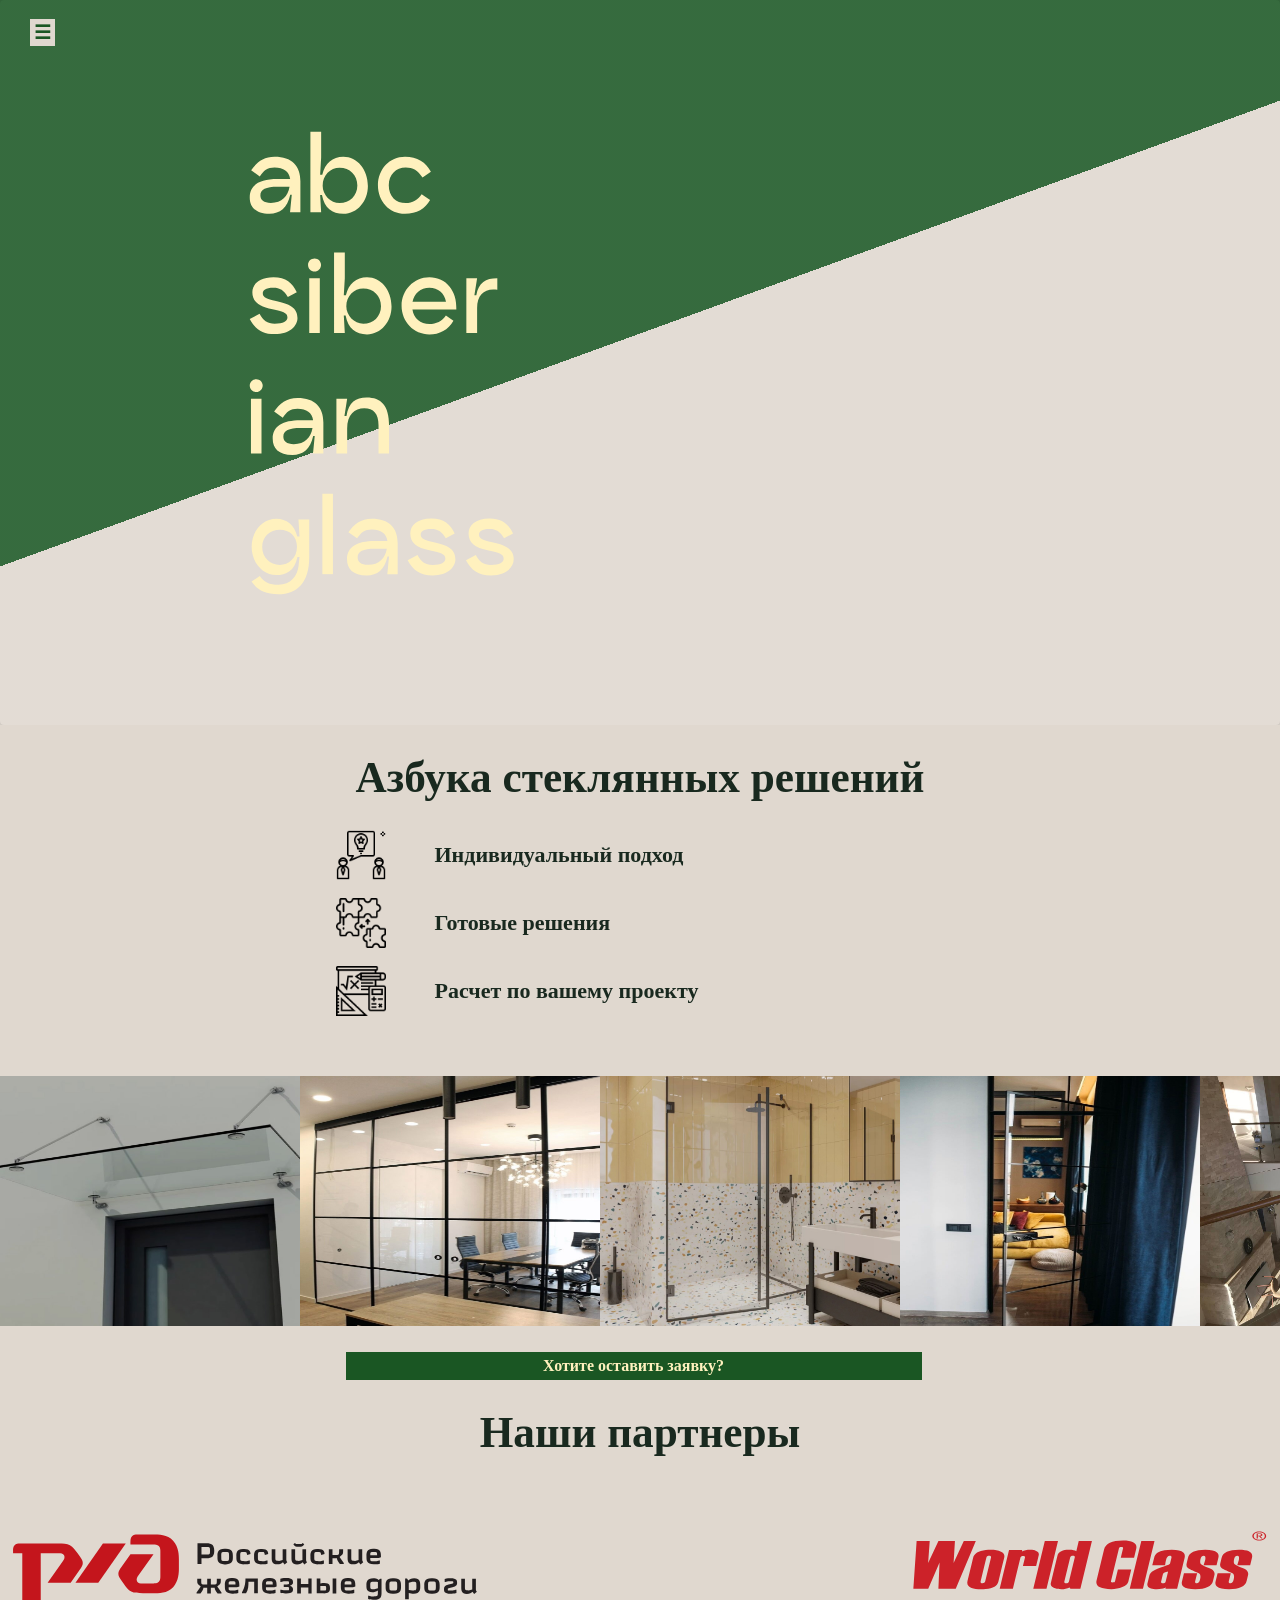
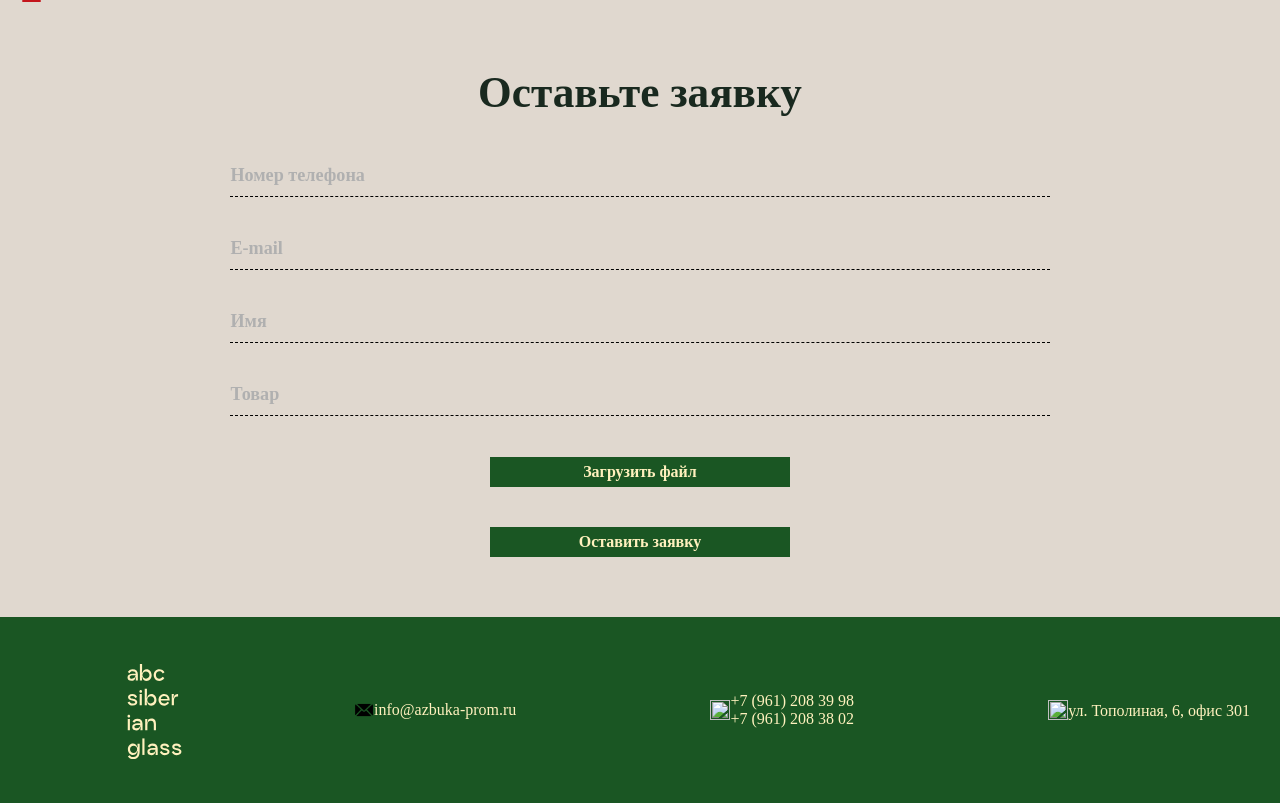
==== commit 5c0dff24: "ну вроде финалочка надеюсь" ====
--- a/azbukakomplekt.ru/index.html
+++ b/azbukakomplekt.ru/index.html
@@ -35,9 +35,9 @@
                     <div class="social-icons">
                         <!--                    <li><a href="#6">Шесть</a>-->
                         <!--                    <li><a href="#7">Семь</a>-->
-                        <div class="menu-icons"><a href=""><img src="./img/icons/telegram.png" width="20px" height="20px"></a></div>
-                        <div class="menu-icons"><a href=""><img src="./img/icons/vk-logo-of-social-network.png" width="20px" height="20px"></a></div>
-                        <div class="menu-icons"><a href=""><img src="./img/icons/whatsapp.png" width="20px" height="20px"></a></div>
+                        <div class="menu-icons"><a href=""><img src="./img/icons/telegram.png" width="30px" height="30px"></a></div>
+                        <div class="menu-icons"><a href=""><img src="./img/icons/vk-logo-of-social-network.png" width="30px" height="30px"></a></div>
+                        <div class="menu-icons"><a href=""><img src="./img/icons/whatsapp.png" width="30px" height="30px"></a></div>
                     </div>
                 </ul>
             </nav>
@@ -81,7 +81,9 @@
         </section>
         <section id ="products" class="grid-container products">
             <div class="products-wrapper mb-200">
-                    <h2 class="h2 margin-btm-100px">Продукция</h2>
+                    <h2 class="h2 margin-btm-100px">
+<!--                        Продукция-->
+                    </h2>
                 <div class = 'Carousel'>
                     <div class = 'Block'><img src="./img/9-min.jpg" width="300px" height="250px"></div>
                     <div class = 'Block'><img src="./img/item3.jpg" width="300px" height="250px"></div>
--- a/azbukakomplekt.ru/scss/style.css
+++ b/azbukakomplekt.ru/scss/style.css
@@ -1164,8 +1164,8 @@
 }
 
 .menu-icons{
-  width: 20px;
-  height: 20px;
+  /*width: 20px;*/
+  /*height: 20px;*/
   display: flex;
   align-items: center;
   justify-content: flex-start;
@@ -1179,87 +1179,9 @@
   justify-content: space-between;
   flex-wrap: nowrap;
   vertical-align:bottom; /* вот она */
-  margin: 530px 0px 0 0px;
-}
-
-/*!* Exo thin font from Google. *!*/
-/*@import url(https://fonts.googleapis.com/css?family=Exo:100);*/
-/*!* Background data (Original source: https://subtlepatterns.com/grid-me/) *!*/
-/*!* Animations *!*/
-/*@-webkit-keyframes bg-scrolling-reverse {*/
-/*  100% {*/
-/*    background-position: 50px 50px;*/
-/*  }*/
-/*}*/
-/*@-moz-keyframes bg-scrolling-reverse {*/
-/*  100% {*/
-/*    background-position: 50px 50px;*/
-/*  }*/
-/*}*/
-/*@-o-keyframes bg-scrolling-reverse {*/
-/*  100% {*/
-/*    background-position: 50px 50px;*/
-/*  }*/
-/*}*/
-/*@keyframes bg-scrolling-reverse {*/
-/*  100% {*/
-/*    background-position: 50px 50px;*/
-/*  }*/
-/*}*/
-/*@-webkit-keyframes bg-scrolling {*/
-/*  0% {*/
-/*    background-position: 50px 50px;*/
-/*  }*/
-/*}*/
-/*@-moz-keyframes bg-scrolling {*/
-/*  0% {*/
-/*    background-position: 50px 50px;*/
-/*  }*/
-/*}*/
-/*@-o-keyframes bg-scrolling {*/
-/*  0% {*/
-/*    background-position: 50px 50px;*/
-/*  }*/
-/*}*/
-/*@keyframes bg-scrolling {*/
-/*  0% {*/
-/*    background-position: 50px 50px;*/
-/*  }*/
-/*}*/
-/*!* Main styles *!*/
-/*body {*/
-/*  margin-top: 13.5rem;*/
-/*  color: #999;*/
-/*  font: 400 16px/1.5 exo, ubuntu, "segoe ui", helvetica, arial, sans-serif;*/
-/*  text-align: center;*/
-/*  !* img size is 50x50 *!*/
-/*  background: url("[data-uri]") repeat 0 0;*/
-/*  -webkit-animation: bg-scrolling-reverse 0.92s infinite;*/
-/*  !* Safari 4+ *!*/
-/*  -moz-animation: bg-scrolling-reverse 0.92s infinite;*/
-/*  !* Fx 5+ *!*/
-/*  -o-animation: bg-scrolling-reverse 0.92s infinite;*/
-/*  !* Opera 12+ *!*/
-/*  animation: bg-scrolling-reverse 0.92s infinite;*/
-/*  !* IE 10+ *!*/
-/*  -webkit-animation-timing-function: linear;*/
-/*  -moz-animation-timing-function: linear;*/
-/*  -o-animation-timing-function: linear;*/
-/*  animation-timing-function: linear;*/
-/*}*/
-/*body::before {*/
-
-/*  font-size: 8rem;*/
-/*  font-weight: 100;*/
-/*  font-style: normal;*/
-/*}*/
-/*html {*/
-/*  height:100%;*/
-/*}*/
-
-/*body {*/
-/*  margin:0;*/
-/*}*/
+  margin: 510px 0 0 0;
+}
+
 .bg {
   animation:slide 3s ease-in-out infinite alternate;
   background-image: linear-gradient(-20deg, #E0D8CF 50%, #1A5623 50%);
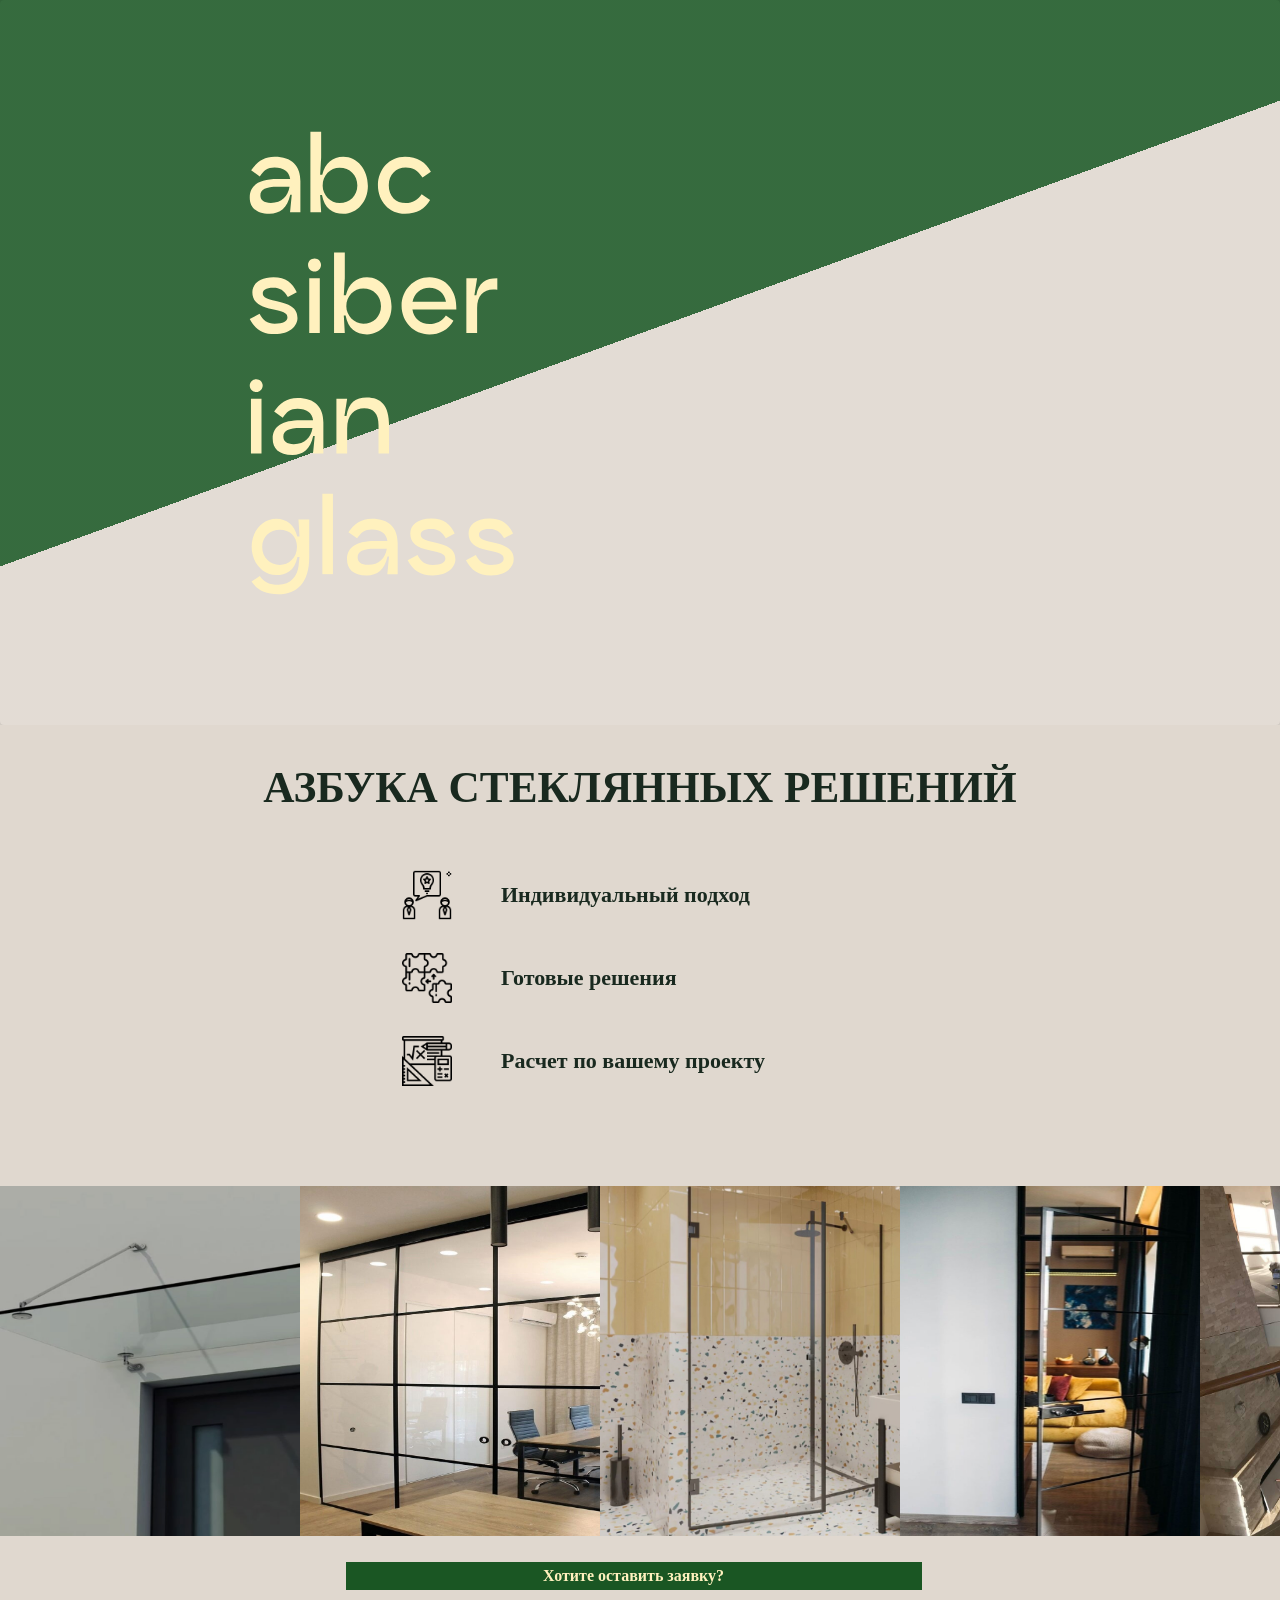
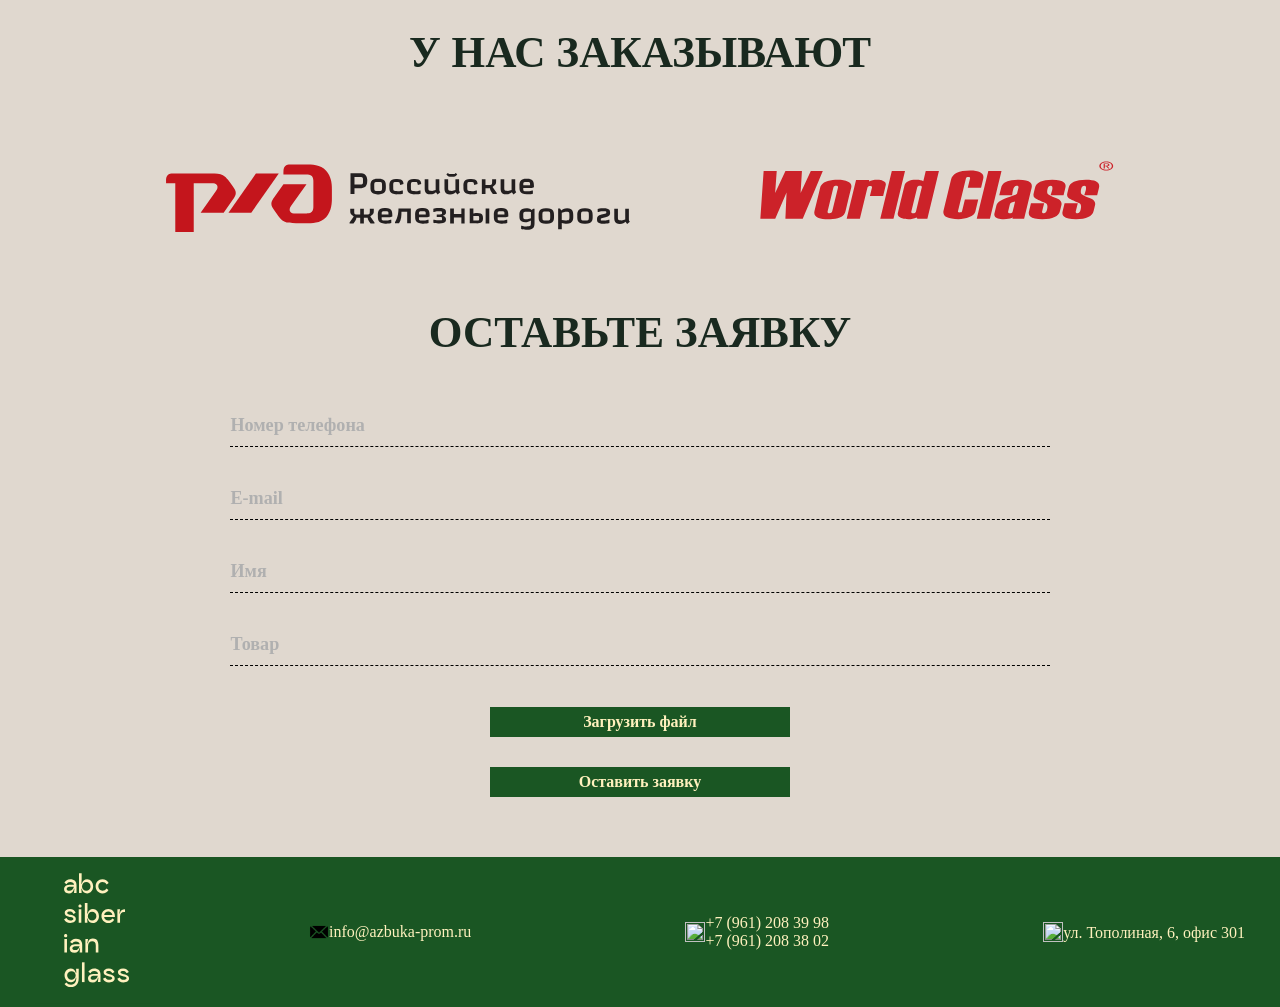
==== commit ebcc436f: "ну вроде финалочка надеюсь" ====
--- a/azbukakomplekt.ru/index.html
+++ b/azbukakomplekt.ru/index.html
@@ -16,31 +16,31 @@
 <body>
     <main class="page">
         <section id="home" class="hero mb-200">
-            <input type="checkbox" id="nav-toggle" hidden>
-            <!--
-            Выдвижную панель размещаете ниже
-            флажка (checkbox), но не обязательно
-            непосредственно после него, например
-            можно и в конце страницы
-            -->
-            <nav class="nav">
-                <label for="nav-toggle" class="nav-toggle" onclick></label>
-                <h2 class="logo">
-                </h2>
-                <ul>
-                    <li><a href="#advantages">Главная</a>
-                    <li><a href="#products">Продукция</a>
-                    <li><a href="#application">Оставьте заявку</a>
-                    <li><a href="#contacts">Контакты</a>
-                    <div class="social-icons">
-                        <!--                    <li><a href="#6">Шесть</a>-->
-                        <!--                    <li><a href="#7">Семь</a>-->
-                        <div class="menu-icons"><a href=""><img src="./img/icons/telegram.png" width="30px" height="30px"></a></div>
-                        <div class="menu-icons"><a href=""><img src="./img/icons/vk-logo-of-social-network.png" width="30px" height="30px"></a></div>
-                        <div class="menu-icons"><a href=""><img src="./img/icons/whatsapp.png" width="30px" height="30px"></a></div>
-                    </div>
-                </ul>
-            </nav>
+<!--            <input type="checkbox" id="nav-toggle" hidden>-->
+<!--            &lt;!&ndash;-->
+<!--            Выдвижную панель размещаете ниже-->
+<!--            флажка (checkbox), но не обязательно-->
+<!--            непосредственно после него, например-->
+<!--            можно и в конце страницы-->
+<!--            &ndash;&gt;-->
+<!--            <nav class="nav">-->
+<!--                <label for="nav-toggle" class="nav-toggle" onclick></label>-->
+<!--                <h2 class="logo">-->
+<!--                </h2>-->
+<!--                <ul>-->
+<!--                    <li><a href="#advantages">Главная</a>-->
+<!--                    <li><a href="#products">Продукция</a>-->
+<!--                    <li><a href="#application">Оставьте заявку</a>-->
+<!--                    <li><a href="#contacts">Контакты</a>-->
+<!--                    <div class="social-icons">-->
+<!--                        &lt;!&ndash;                    <li><a href="#6">Шесть</a>&ndash;&gt;-->
+<!--                        &lt;!&ndash;                    <li><a href="#7">Семь</a>&ndash;&gt;-->
+<!--                        <div class="menu-icons"><a href=""><img src="./img/icons/telegram.png" width="30px" height="30px"></a></div>-->
+<!--                        <div class="menu-icons"><a href=""><img src="./img/icons/vk-logo-of-social-network.png" width="30px" height="30px"></a></div>-->
+<!--                        <div class="menu-icons"><a href=""><img src="./img/icons/whatsapp.png" width="30px" height="30px"></a></div>-->
+<!--                    </div>-->
+<!--                </ul>-->
+<!--            </nav>-->
 
             <div class="center-photo">
 <!--               <img src="img/MacBook Pro 16_ - 5 1.svg" width="100%" height="auto" decoding="sync">-->
@@ -55,7 +55,7 @@
 
         <section  id="advantages" class="advantages">
             <div class="advantages__container">
-                <h2 class="h2">Азбука стеклянных решений</h2>
+                <h2 class="h2">АЗБУКА СТЕКЛЯННЫХ РЕШЕНИЙ</h2>
                 <div class="icon-wrapper margin-btm-100px">
                     <div class="icon-item">
                         <div class="left-icon"><img class="advantages-icon" src="img/icons/free-icon-tip-1900239.png" alt="icon-star"></div>
@@ -85,36 +85,37 @@
 <!--                        Продукция-->
                     </h2>
                 <div class = 'Carousel'>
-                    <div class = 'Block'><img src="./img/9-min.jpg" width="300px" height="250px"></div>
-                    <div class = 'Block'><img src="./img/item3.jpg" width="300px" height="250px"></div>
-                    <div class = 'Block'><img src="./img/душ.jpg" width="300px" height="250px"></div>
-                    <div class = 'Block'><img src="./img/двери стекл.jpg" width="300px" height="250px"></div>
-                    <div class = 'Block'><img src="./img/перегор стекл.jpg" width="300px" height="250px"></div>
-                    <div class = 'Block'><img src="./img/9-min.jpg" width="300px" height="250px"></div>
-                    <div class = 'Block'><img src="./img/item3.jpg" width="300px" height="250px"></div>
-                    <div class = 'Block'><img src="./img/душ.jpg" width="300px" height="250px"></div>
-                    <div class = 'Block'><img src="./img/двери стекл.jpg" width="300px" height="250px"></div>
-                    <div class = 'Block'><img src="./img/перегор стекл.jpg" width="300px" height="250px"></div>
-                    <div class = 'Block'><img src="./img/9-min.jpg" width="300px" height="250px"></div>
-                    <div class = 'Block'><img src="./img/item3.jpg" width="300px" height="250px"></div>
-                    <div class = 'Block'><img src="./img/душ.jpg" width="300px" height="250px"></div>
-                    <div class = 'Block'><img src="./img/двери стекл.jpg" width="300px" height="250px"></div>
-                    <div class = 'Block'><img src="./img/перегор стекл.jpg" width="300px" height="250px"></div>
-                    <div class = 'Block'><img src="./img/9-min.jpg" width="300px" height="250px"></div>
-                    <div class = 'Block'><img src="./img/item3.jpg" width="300px" height="250px"></div>
-                    <div class = 'Block'><img src="./img/душ.jpg" width="300px" height="250px"></div>
-                    <div class = 'Block'><img src="./img/двери стекл.jpg" width="300px" height="250px"></div>
-                    <div class = 'Block'><img src="./img/перегор стекл.jpg" width="300px" height="250px"></div>
-                    <div class = 'Block'><img src="./img/9-min.jpg" width="300px" height="250px"></div>
-                    <div class = 'Block'><img src="./img/item3.jpg" width="300px" height="250px"></div>
-                    <div class = 'Block'><img src="./img/душ.jpg" width="300px" height="250px"></div>
-                    <div class = 'Block'><img src="./img/двери стекл.jpg" width="300px" height="250px"></div>
-                    <div class = 'Block'><img src="./img/перегор стекл.jpg" width="300px" height="250px"></div>
-                    <div class = 'Block'><img src="./img/9-min.jpg" width="300px" height="250px"></div>
-                    <div class = 'Block'><img src="./img/item3.jpg" width="300px" height="250px"></div>
-                    <div class = 'Block'><img src="./img/душ.jpg" width="300px" height="250px"></div>
-                    <div class = 'Block'><img src="./img/двери стекл.jpg" width="300px" height="250px"></div>
-                    <div class = 'Block'><img src="./img/перегор стекл.jpg" width="300px" height="250px"></div>
+                    <div class = 'Block'><img src="./img/9-min.jpg" width="400px" height="350px"></div>
+                    <div class = 'Block'><img src="./img/item3.jpg" width="400px" height="350px"></div>
+                    <div class = 'Block'><img src="./img/душ.jpg" width="400px" height="350px"></div>
+                    <div class = 'Block'><img src="./img/двери стекл.jpg" width="400px" height="350px"></div>
+                    <div class = 'Block'><img src="./img/перегор стекл.jpg" width="400px" height="350px"></div>
+                    <div class = 'Block'><img src="./img/9-min.jpg" width="400px" height="350px"></div>
+                    <div class = 'Block'><img src="./img/item3.jpg" width="400px" height="350px"></div>
+                    <div class = 'Block'><img src="./img/душ.jpg" width="400px" height="350px"></div>
+                    <div class = 'Block'><img src="./img/двери стекл.jpg" width="400px" height="350px"></div>
+                    <div class = 'Block'><img src="./img/перегор стекл.jpg" width="400px" height="350px"></div>
+                    <div class = 'Block'><img src="./img/9-min.jpg" width="400px" height="350px"></div>
+                    <div class = 'Block'><img src="./img/item3.jpg" width="400px" height="350px"></div>
+                    <div class = 'Block'><img src="./img/душ.jpg" width="400px" height="350px"></div>
+                    <div class = 'Block'><img src="./img/двери стекл.jpg" width="400px" height="350px"></div>
+                    <div class = 'Block'><img src="./img/перегор стекл.jpg" width="400px" height="350px"></div>
+                    <div class = 'Block'><img src="./img/9-min.jpg" width="400px" height="350px"></div>
+                    <div class = 'Block'><img src="./img/item3.jpg" width="400px" height="350px"></div>
+                    <div class = 'Block'><img src="./img/душ.jpg" width="400px" height="350px"></div>
+                    <div class = 'Block'><img src="./img/двери стекл.jpg" width="400px" height="350px"></div>
+                    <div class = 'Block'><img src="./img/перегор стекл.jpg" width="400px" height="350px"></div>
+                    <div class = 'Block'><img src="./img/9-min.jpg" width="400px" height="350px"></div>
+                    <div class = 'Block'><img src="./img/item3.jpg" width="400px" height="350px"></div>
+                    <div class = 'Block'><img src="./img/душ.jpg" width="400px" height="350px"></div>
+                    <div class = 'Block'><img src="./img/двери стекл.jpg" width="400px" height="350px"></div>
+                    <div class = 'Block'><img src="./img/перегор стекл.jpg" width="400px" height="350px"></div>
+                    <div class = 'Block'><img src="./img/9-min.jpg" width="400px" height="350px"></div>
+                    <div class = 'Block'><img src="./img/item3.jpg" width="400px" height="350px"></div>
+                    <div class = 'Block'><img src="./img/душ.jpg" width="400px" height="350px"></div>
+                    <div class = 'Block'><img src="./img/двери стекл.jpg" width="400px" height="350px"></div>
+                    <div class = 'Block'><img src="./img/перегор стекл.jpg" width="400px" height="350px"></div>
+
                 </div>
 
                 <a id="register" class="button purple" href="#application">
@@ -125,7 +126,7 @@
         </section>
         <section class="partners mb-200">
             <div class="partners__container">
-                <h2 class="h2 margin-btm-100px">Наши партнеры</h2>
+                <h2 class="h2 margin-btm-100px">У НАС ЗАКАЗЫВАЮТ</h2>
                 <div class="logo-partners-wrapper">
         
                     <div class="logo-partners-item brus-logo "><img class="logo-partners-img" src="img/RZD.svg" alt="partners-logo"></div>
@@ -135,7 +136,7 @@
         </section>
         <section id="application" class="application mb-200">
             <div class="application__container">
-                <h2 class="h2 margin-btm-100px">Оставьте заявку</h2>
+                <h2 class="h2 margin-btm-100px">ОСТАВЬТЕ ЗАЯВКУ</h2>
                 <div class="applecation-content">
             
                     <div class="appl-right-content">
@@ -168,7 +169,7 @@
         <section id="contacts" class="footer">
             <div class="footer__container">
                 <div class="footer-wrapper">
-                    <div class="footer-item" ><a href="" class="footer-logo"><img class="logo-svg logo-footer-svg" src="img/MacBook Pro 16_ - 2 1.svg" alt="Logo"></a></div>
+                    <div class="footer-item" ><a href="" class="footer-logo"><img class="logo-svg logo-footer-svg" src="img/MacBook Pro 16_ - 2 1 1.svg" width="120px" height="150px" alt="Logo"></a></div>
                     <div class="footer-item"><div class="footer-icon"><img class="footer-icon" src="img/icons/email.png"></div><a class="footer-mail" href="mailto:info@azbuka-prom.ru">  info@azbuka-prom.ru</a></div>
                     <div class="footer-item"><div class="footer-icon"><img class="footer-icon" src="img/icons/contact-us.png"></div><div class="footer-numer-wrap"><a class="footer-number" href="tel:+79612083998">  +7 (961) 208 39 98</a><a class="footer-number" href="tel:+79612083802">  +7 (961) 208 38 02</a></div></div>
                     <div class="footer-item abaut-company-wrapper"><div class="footer-icon"><img class="footer-icon" src="img/icons/location.png"></div><a class="abaut-company" href="https://yandex.ru/maps/55/tyumen/house/topolinaya_ulitsa_6/YkwYcAFoTUQOQFttfX1zcXpjZg==/?ll=65.668419%2C57.120602&z=15">  ул. Тополиная, 6, офис 301</a></div>
--- a/azbukakomplekt.ru/scss/style.css
+++ b/azbukakomplekt.ru/scss/style.css
@@ -34,7 +34,7 @@
   --green: #808000;
   --brown: #FFBF00;
   --grey: #B0B0B0;
-  --h2: clamp(1.125rem, 0.6rem + 2.63vw, 3.75rem);
+  --h2: clamp(1.125rem, 0.6rem + 2.63vw, 2.75rem);
   --h1: clamp(1.75rem, 0.6rem + 5.75vw, 7.5rem);
   --logo: clamp(5.5rem, 2.063rem + 17.19vw, 22.688rem);
   --gap-link: clamp(0.625rem, -0.208rem + 1.74vw, 1.875rem);
@@ -91,9 +91,9 @@
 /* .heder-logo {
   width: 29,2rem;
 } */
-.logo-svg {
-  width: var(--logo);
-}
+/*.logo-svg {*/
+/*  width: var(--logo);*/
+/*}*/
 
 .header__navigation {
   display: flex;
@@ -338,7 +338,7 @@
   font-size: var(--h2);
   line-height: 105.9%;
   color: #19291F;
-  padding: 30px 20px;
+  padding: 40px 20px;
 }
 
 .margin-btm-50px {
@@ -355,13 +355,17 @@
 /*.margin-btm-100px {*/
 /*  margin-bottom: clamp(1.25rem, 0.25rem + 5vw, 6.25rem);*/
 /*}*/
+.icon-wrapper{
+  margin: 20px 0 20px 20%;
+}
 
 .icon-item {
   display: flex;
   align-items: center;
-  margin-bottom: clamp(0.063rem, 0.65rem + 1.06vw, 1.125rem);
+  margin-bottom: clamp(2.063rem, 1.65rem + 0.06vw, 2.125rem);
   justify-content: flex-start;
 }
+
 
 .icon-item:last-child {
   margin-bottom: 0;
@@ -434,7 +438,7 @@
   gap: 50px;
   justify-content: space-between;
   align-items: center;
-  padding: 3% 1%;
+  padding: 3% 13%;
   margin: auto;
 }
 
@@ -531,7 +535,7 @@
 .control-file {
   /* width: 100%; */
   position: relative;
-  margin: 20px 0px 10px 0;
+  margin: 20px 0px 0 0;
   text-align: center;
   overflow: hidden;
 }
@@ -636,14 +640,14 @@
 }
 
 .footer-wrapper {
-  padding: 30px;
+  padding: 0 35px;
   display: flex;
   justify-content: space-between;
   align-items: center;
 }
 
 .footer-logo {
-  width: 130px;
+  width: 60px;
   height: auto;
 }
 
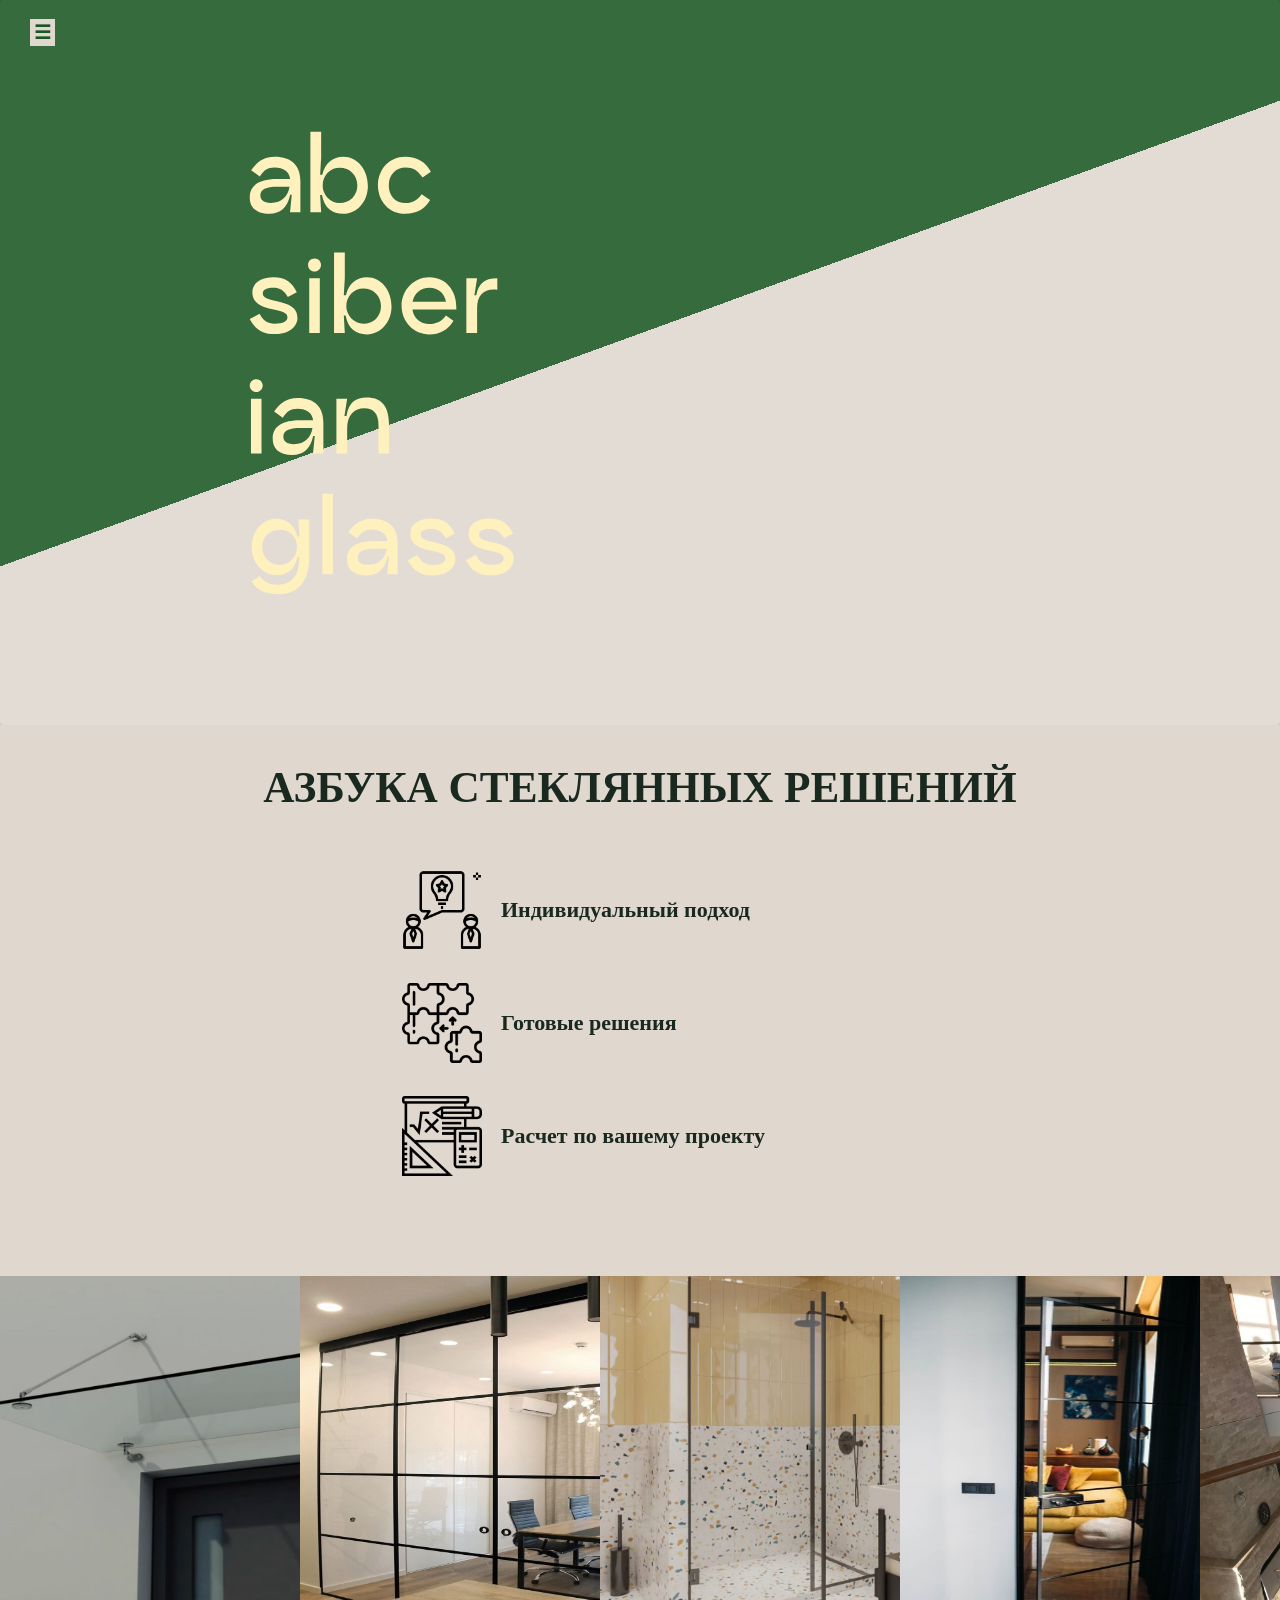
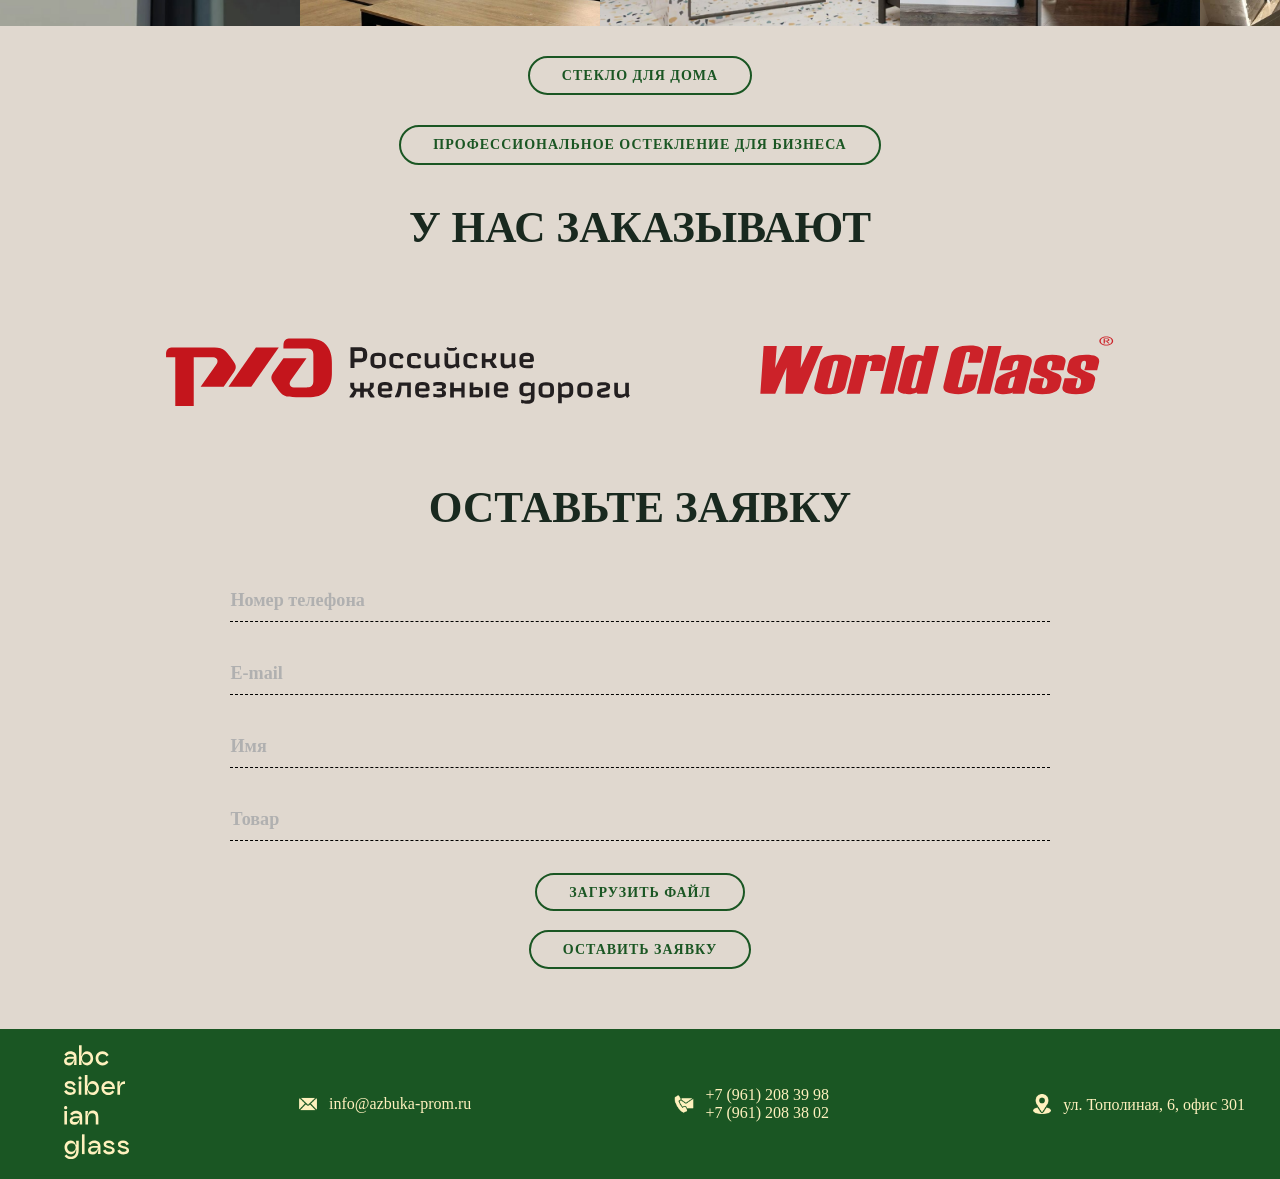
==== commit 302c2280: "ну вроде финалочка надеюсь" ====
--- a/azbukakomplekt.ru/index.html
+++ b/azbukakomplekt.ru/index.html
@@ -16,31 +16,30 @@
 <body>
     <main class="page">
         <section id="home" class="hero mb-200">
-<!--            <input type="checkbox" id="nav-toggle" hidden>-->
-<!--            &lt;!&ndash;-->
-<!--            Выдвижную панель размещаете ниже-->
-<!--            флажка (checkbox), но не обязательно-->
-<!--            непосредственно после него, например-->
-<!--            можно и в конце страницы-->
-<!--            &ndash;&gt;-->
-<!--            <nav class="nav">-->
-<!--                <label for="nav-toggle" class="nav-toggle" onclick></label>-->
-<!--                <h2 class="logo">-->
-<!--                </h2>-->
-<!--                <ul>-->
-<!--                    <li><a href="#advantages">Главная</a>-->
-<!--                    <li><a href="#products">Продукция</a>-->
-<!--                    <li><a href="#application">Оставьте заявку</a>-->
-<!--                    <li><a href="#contacts">Контакты</a>-->
-<!--                    <div class="social-icons">-->
-<!--                        &lt;!&ndash;                    <li><a href="#6">Шесть</a>&ndash;&gt;-->
-<!--                        &lt;!&ndash;                    <li><a href="#7">Семь</a>&ndash;&gt;-->
-<!--                        <div class="menu-icons"><a href=""><img src="./img/icons/telegram.png" width="30px" height="30px"></a></div>-->
-<!--                        <div class="menu-icons"><a href=""><img src="./img/icons/vk-logo-of-social-network.png" width="30px" height="30px"></a></div>-->
-<!--                        <div class="menu-icons"><a href=""><img src="./img/icons/whatsapp.png" width="30px" height="30px"></a></div>-->
-<!--                    </div>-->
-<!--                </ul>-->
-<!--            </nav>-->
+            <input type="checkbox" id="nav-toggle" hidden>
+            <!--
+            Выдвижную панель размещаете ниже
+            флажка (checkbox), но не обязательно
+            непосредственно после него, например
+            можно и в конце страницы
+            -->
+            <nav class="nav">
+                <label for="nav-toggle" class="nav-toggle" onclick></label>
+                <h2 class="logo">
+                </h2>
+                <ul>
+                    <li><a href="#advantages">Главная</a>
+                    <li><a href="#application">Оставьте заявку</a>
+                    <li><a href="#contacts">Контакты</a>
+                    <li><a href="glassforbusiness.html">Стекло для бизнеса</a>
+                    <li><a href="glassforhome.html">Стекло для дома</a>
+                    <div class="social-icons">
+                        <div class="menu-icons"><a href=""><img src="./img/icons/telegram.png" width="30px" height="30px"></a></div>
+                        <div class="menu-icons"><a href=""><img src="./img/icons/vk-logo-of-social-network.png" width="30px" height="30px"></a></div>
+                        <div class="menu-icons"><a href=""><img src="./img/icons/whatsapp.png" width="30px" height="30px"></a></div>
+                    </div>
+                </ul>
+            </nav>
 
             <div class="center-photo">
 <!--               <img src="img/MacBook Pro 16_ - 5 1.svg" width="100%" height="auto" decoding="sync">-->
@@ -90,38 +89,68 @@
                     <div class = 'Block'><img src="./img/душ.jpg" width="400px" height="350px"></div>
                     <div class = 'Block'><img src="./img/двери стекл.jpg" width="400px" height="350px"></div>
                     <div class = 'Block'><img src="./img/перегор стекл.jpg" width="400px" height="350px"></div>
-                    <div class = 'Block'><img src="./img/9-min.jpg" width="400px" height="350px"></div>
-                    <div class = 'Block'><img src="./img/item3.jpg" width="400px" height="350px"></div>
-                    <div class = 'Block'><img src="./img/душ.jpg" width="400px" height="350px"></div>
-                    <div class = 'Block'><img src="./img/двери стекл.jpg" width="400px" height="350px"></div>
-                    <div class = 'Block'><img src="./img/перегор стекл.jpg" width="400px" height="350px"></div>
-                    <div class = 'Block'><img src="./img/9-min.jpg" width="400px" height="350px"></div>
-                    <div class = 'Block'><img src="./img/item3.jpg" width="400px" height="350px"></div>
-                    <div class = 'Block'><img src="./img/душ.jpg" width="400px" height="350px"></div>
-                    <div class = 'Block'><img src="./img/двери стекл.jpg" width="400px" height="350px"></div>
-                    <div class = 'Block'><img src="./img/перегор стекл.jpg" width="400px" height="350px"></div>
-                    <div class = 'Block'><img src="./img/9-min.jpg" width="400px" height="350px"></div>
-                    <div class = 'Block'><img src="./img/item3.jpg" width="400px" height="350px"></div>
-                    <div class = 'Block'><img src="./img/душ.jpg" width="400px" height="350px"></div>
-                    <div class = 'Block'><img src="./img/двери стекл.jpg" width="400px" height="350px"></div>
-                    <div class = 'Block'><img src="./img/перегор стекл.jpg" width="400px" height="350px"></div>
-                    <div class = 'Block'><img src="./img/9-min.jpg" width="400px" height="350px"></div>
-                    <div class = 'Block'><img src="./img/item3.jpg" width="400px" height="350px"></div>
-                    <div class = 'Block'><img src="./img/душ.jpg" width="400px" height="350px"></div>
-                    <div class = 'Block'><img src="./img/двери стекл.jpg" width="400px" height="350px"></div>
-                    <div class = 'Block'><img src="./img/перегор стекл.jpg" width="400px" height="350px"></div>
-                    <div class = 'Block'><img src="./img/9-min.jpg" width="400px" height="350px"></div>
-                    <div class = 'Block'><img src="./img/item3.jpg" width="400px" height="350px"></div>
-                    <div class = 'Block'><img src="./img/душ.jpg" width="400px" height="350px"></div>
-                    <div class = 'Block'><img src="./img/двери стекл.jpg" width="400px" height="350px"></div>
-                    <div class = 'Block'><img src="./img/перегор стекл.jpg" width="400px" height="350px"></div>
-
-                </div>
-
-                <a id="register" class="button purple" href="#application">
+
+                    <div class = 'Block'><img src="./img/9-min.jpg" width="400px" height="350px"></div>
+                    <div class = 'Block'><img src="./img/item3.jpg" width="400px" height="350px"></div>
+                    <div class = 'Block'><img src="./img/душ.jpg" width="400px" height="350px"></div>
+                    <div class = 'Block'><img src="./img/двери стекл.jpg" width="400px" height="350px"></div>
+                    <div class = 'Block'><img src="./img/перегор стекл.jpg" width="400px" height="350px"></div>
+                    <div class = 'Block'><img src="./img/9-min.jpg" width="400px" height="350px"></div>
+                    <div class = 'Block'><img src="./img/item3.jpg" width="400px" height="350px"></div>
+                    <div class = 'Block'><img src="./img/душ.jpg" width="400px" height="350px"></div>
+                    <div class = 'Block'><img src="./img/двери стекл.jpg" width="400px" height="350px"></div>
+                    <div class = 'Block'><img src="./img/перегор стекл.jpg" width="400px" height="350px"></div>
+                    <div class = 'Block'><img src="./img/9-min.jpg" width="400px" height="350px"></div>
+                    <div class = 'Block'><img src="./img/item3.jpg" width="400px" height="350px"></div>
+                    <div class = 'Block'><img src="./img/душ.jpg" width="400px" height="350px"></div>
+                    <div class = 'Block'><img src="./img/двери стекл.jpg" width="400px" height="350px"></div>
+                    <div class = 'Block'><img src="./img/перегор стекл.jpg" width="400px" height="350px"></div>
+                    <div class = 'Block'><img src="./img/9-min.jpg" width="400px" height="350px"></div>
+                    <div class = 'Block'><img src="./img/item3.jpg" width="400px" height="350px"></div>
+                    <div class = 'Block'><img src="./img/душ.jpg" width="400px" height="350px"></div>
+                    <div class = 'Block'><img src="./img/двери стекл.jpg" width="400px" height="350px"></div>
+                    <div class = 'Block'><img src="./img/перегор стекл.jpg" width="400px" height="350px"></div>
+                    <div class = 'Block'><img src="./img/9-min.jpg" width="400px" height="350px"></div>
+                    <div class = 'Block'><img src="./img/item3.jpg" width="400px" height="350px"></div>
+                    <div class = 'Block'><img src="./img/душ.jpg" width="400px" height="350px"></div>
+                    <div class = 'Block'><img src="./img/двери стекл.jpg" width="400px" height="350px"></div>
+                    <div class = 'Block'><img src="./img/перегор стекл.jpg" width="400px" height="350px"></div>
+                    <div class = 'Block'><img src="./img/9-min.jpg" width="400px" height="350px"></div>
+                    <div class = 'Block'><img src="./img/item3.jpg" width="400px" height="350px"></div>
+                    <div class = 'Block'><img src="./img/душ.jpg" width="400px" height="350px"></div>
+                    <div class = 'Block'><img src="./img/двери стекл.jpg" width="400px" height="350px"></div>
+                    <div class = 'Block'><img src="./img/перегор стекл.jpg" width="400px" height="350px"></div>
+                    <div class = 'Block'><img src="./img/9-min.jpg" width="400px" height="350px"></div>
+                    <div class = 'Block'><img src="./img/item3.jpg" width="400px" height="350px"></div>
+                    <div class = 'Block'><img src="./img/душ.jpg" width="400px" height="350px"></div>
+                    <div class = 'Block'><img src="./img/двери стекл.jpg" width="400px" height="350px"></div>
+                    <div class = 'Block'><img src="./img/перегор стекл.jpg" width="400px" height="350px"></div>
+                    <div class = 'Block'><img src="./img/9-min.jpg" width="400px" height="350px"></div>
+                    <div class = 'Block'><img src="./img/item3.jpg" width="400px" height="350px"></div>
+                    <div class = 'Block'><img src="./img/душ.jpg" width="400px" height="350px"></div>
+                    <div class = 'Block'><img src="./img/двери стекл.jpg" width="400px" height="350px"></div>
+                    <div class = 'Block'><img src="./img/перегор стекл.jpg" width="400px" height="350px"></div>
+                    <div class = 'Block'><img src="./img/9-min.jpg" width="400px" height="350px"></div>
+                    <div class = 'Block'><img src="./img/item3.jpg" width="400px" height="350px"></div>
+                    <div class = 'Block'><img src="./img/душ.jpg" width="400px" height="350px"></div>
+                    <div class = 'Block'><img src="./img/двери стекл.jpg" width="400px" height="350px"></div>
+                    <div class = 'Block'><img src="./img/перегор стекл.jpg" width="400px" height="350px"></div>
+                    <div class = 'Block'><img src="./img/9-min.jpg" width="400px" height="350px"></div>
+                    <div class = 'Block'><img src="./img/item3.jpg" width="400px" height="350px"></div>
+                    <div class = 'Block'><img src="./img/душ.jpg" width="400px" height="350px"></div>
+                    <div class = 'Block'><img src="./img/двери стекл.jpg" width="400px" height="350px"></div>
+                    <div class = 'Block'><img src="./img/перегор стекл.jpg" width="400px" height="350px"></div>
+                </div>
+            <div class="bottom-form-wrapper">
+                <a id="register" class="btn-main" href="glassforhome.html">
                     <i class="fa fa-user-plus"></i>
-                    <span>Хотите оставить заявку?</span>
+                    <span>Стекло для дома</span>
                 </a>
+                <a id="forhome" class="btn-main" href="glassforbusiness.html">
+                    <i class="fa fa-user-plus"></i>
+                    <span>Профессиональное остекление для бизнеса</span>
+                </a>
+            </div>
             </div>
         </section>
         <section class="partners mb-200">
@@ -134,6 +163,37 @@
                 </div>
             </div>
         </section>
+<!--        <section id ="examples" class="exmpl-prod">-->
+<!--            <div class="products-ex">-->
+<!--                <h2 class="h2 margin-btm-100px">-->
+<!--                   НАШИ РАБОТЫ-->
+<!--                </h2>-->
+<!--                <div class="gallery">-->
+<!--                    <img src="https://sun9-57.userapi.com/impg/MNbfhyvdBV6G6zpy1DtD2Jul06uorhU0erwbTQ/i54HvILyU_s.jpg?size=810x1080&quality=96&sign=4aab4a518fc60ea86e79f5444a725322&type=album"/>-->
+<!--                    <img src="https://sun9-49.userapi.com/impg/kAzOAWErG8HOpq3aarIIza9b7ZabhCvWw3aNpQ/QpCxvet4JeE.jpg?size=1280x960&quality=96&sign=5fd29c643f762e74a5419b6c0370a29f&type=album"/>-->
+<!--                    <img src="https://sun9-70.userapi.com/impg/EknH5N33k7N8_clGY6qQk74O5LnDHpvduVE9rw/Gc9Zs9YBrJ4.jpg?size=1280x960&quality=96&sign=7537a9a8612b6bb5790a085dde8242db&type=album"/>-->
+<!--                    <img src="https://sun9-45.userapi.com/impg/GVQzdJYaOAlQwYDN3dCOEK07Ods3QtIROmdvvw/I3F38opnW28.jpg?size=810x1080&quality=96&sign=8edd4ddbe8f786d4fa10b4d84166f906&type=album"/>-->
+<!--                    <img src="https://sun9-18.userapi.com/impg/TLIICCJGA08srg8nI6RPiOp8eAIdI9LCQUVc2w/I37s9X9arS0.jpg?size=1280x960&quality=96&sign=250b30cdcad24bd8c3596314b41bd963&type=album"/>-->
+<!--                    <img src="https://sun9-42.userapi.com/impg/2hSDTGPMegKmEQ2EWNCktJCb4BdR91ApVtiPfQ/ZRrg1GJag_8.jpg?size=810x1080&quality=96&sign=77d5f5c7ea1fc6bfd5d94f67687baa29&type=album"/>-->
+<!--                    <img src="https://sun9-68.userapi.com/impg/EKFkb25UlsK5AkBsLRjR8w3Ms75UzMPCjJzW4Q/Q6K2BhOKBvc.jpg?size=810x1080&quality=96&sign=0800334a331f506345728760b9b61ef1&type=album"/>-->
+<!--                    <img src="https://sun9-22.userapi.com/impg/iCdkFoDHx6qzhu1T_LACwxjSAOKAucGoc5sk0A/qIKzOKAbkZQ.jpg?size=1280x960&quality=96&sign=f7660d0bcbd6c46e9f3012e6bf921b27&type=album"/>-->
+<!--                    <img src="https://sun9-8.userapi.com/impg/7L4hV14MKM8_ofjOBr43Vhg9kCG2ZpYwS2Q0ow/Zq3oCVSoRj8.jpg?size=810x1080&quality=96&sign=dffcf84d46dffa802c6755bebdd3de9a&type=album"/>-->
+<!--                </div>-->
+<!--&lt;!&ndash;                <div class="gallery">&ndash;&gt;-->
+<!--&lt;!&ndash;                    <div class="photo"><img src="https://sun9-57.userapi.com/impg/MNbfhyvdBV6G6zpy1DtD2Jul06uorhU0erwbTQ/i54HvILyU_s.jpg?size=810x1080&quality=96&sign=4aab4a518fc60ea86e79f5444a725322&type=album"/></div>&ndash;&gt;-->
+<!--&lt;!&ndash;                    <div class="photo"><img src="https://sun9-49.userapi.com/impg/kAzOAWErG8HOpq3aarIIza9b7ZabhCvWw3aNpQ/QpCxvet4JeE.jpg?size=1280x960&quality=96&sign=5fd29c643f762e74a5419b6c0370a29f&type=album"/></div>&ndash;&gt;-->
+<!--&lt;!&ndash;                    <div class="photo"><img src="https://sun9-70.userapi.com/impg/EknH5N33k7N8_clGY6qQk74O5LnDHpvduVE9rw/Gc9Zs9YBrJ4.jpg?size=1280x960&quality=96&sign=7537a9a8612b6bb5790a085dde8242db&type=album"/></div>&ndash;&gt;-->
+<!--&lt;!&ndash;                    <div class="photo"><img src="https://sun9-45.userapi.com/impg/GVQzdJYaOAlQwYDN3dCOEK07Ods3QtIROmdvvw/I3F38opnW28.jpg?size=810x1080&quality=96&sign=8edd4ddbe8f786d4fa10b4d84166f906&type=album"/></div>&ndash;&gt;-->
+<!--&lt;!&ndash;                    <div class="photo"><img src="https://sun9-18.userapi.com/impg/TLIICCJGA08srg8nI6RPiOp8eAIdI9LCQUVc2w/I37s9X9arS0.jpg?size=1280x960&quality=96&sign=250b30cdcad24bd8c3596314b41bd963&type=album"/></div>&ndash;&gt;-->
+<!--&lt;!&ndash;                    <div class="photo"><img src="https://sun9-42.userapi.com/impg/2hSDTGPMegKmEQ2EWNCktJCb4BdR91ApVtiPfQ/ZRrg1GJag_8.jpg?size=810x1080&quality=96&sign=77d5f5c7ea1fc6bfd5d94f67687baa29&type=album"/></div>&ndash;&gt;-->
+<!--&lt;!&ndash;                    <div class="photo"><img src="https://sun9-68.userapi.com/impg/EKFkb25UlsK5AkBsLRjR8w3Ms75UzMPCjJzW4Q/Q6K2BhOKBvc.jpg?size=810x1080&quality=96&sign=0800334a331f506345728760b9b61ef1&type=album"/></div>&ndash;&gt;-->
+<!--&lt;!&ndash;                    <div class="photo"><img src="https://sun9-22.userapi.com/impg/iCdkFoDHx6qzhu1T_LACwxjSAOKAucGoc5sk0A/qIKzOKAbkZQ.jpg?size=1280x960&quality=96&sign=f7660d0bcbd6c46e9f3012e6bf921b27&type=album"/></div>&ndash;&gt;-->
+<!--&lt;!&ndash;                    <div class="photo"><img src="https://sun9-8.userapi.com/impg/7L4hV14MKM8_ofjOBr43Vhg9kCG2ZpYwS2Q0ow/Zq3oCVSoRj8.jpg?size=810x1080&quality=96&sign=dffcf84d46dffa802c6755bebdd3de9a&type=album"/></div>&ndash;&gt;-->
+
+<!--&lt;!&ndash;                </div>&ndash;&gt;-->
+
+<!--            </div>-->
+<!--        </section>-->
         <section id="application" class="application mb-200">
             <div class="application__container">
                 <h2 class="h2 margin-btm-100px">ОСТАВЬТЕ ЗАЯВКУ</h2>
@@ -152,12 +212,12 @@
                                     <div class="control-file">
                                         
                                         <input id="fileFF" class="input__file" name="fileFF" type="file" multiple >
-                                        <label for="fileFF" class="btm-form input__file-button">
+                                        <label for="fileFF" class="btn-main"class="btm-form input__file-button">
                                             <span class="input__file-button-text">Загрузить файл</span>
                                          </label>
                                       </div>
                                     <!-- <button type="submit" id="submitFF" class="btm-form">Загрузить</button> -->
-                                    <button class="btm-form" type="submit" id="submitFF">Оставить заявку</button>
+                                    <button class="btn-main" class="btm-form" type="submit" id="submitFF">Оставить заявку</button>
                                 </div>
                             </form>
                         </div>
@@ -171,8 +231,8 @@
                 <div class="footer-wrapper">
                     <div class="footer-item" ><a href="" class="footer-logo"><img class="logo-svg logo-footer-svg" src="img/MacBook Pro 16_ - 2 1 1.svg" width="120px" height="150px" alt="Logo"></a></div>
                     <div class="footer-item"><div class="footer-icon"><img class="footer-icon" src="img/icons/email.png"></div><a class="footer-mail" href="mailto:info@azbuka-prom.ru">  info@azbuka-prom.ru</a></div>
-                    <div class="footer-item"><div class="footer-icon"><img class="footer-icon" src="img/icons/contact-us.png"></div><div class="footer-numer-wrap"><a class="footer-number" href="tel:+79612083998">  +7 (961) 208 39 98</a><a class="footer-number" href="tel:+79612083802">  +7 (961) 208 38 02</a></div></div>
-                    <div class="footer-item abaut-company-wrapper"><div class="footer-icon"><img class="footer-icon" src="img/icons/location.png"></div><a class="abaut-company" href="https://yandex.ru/maps/55/tyumen/house/topolinaya_ulitsa_6/YkwYcAFoTUQOQFttfX1zcXpjZg==/?ll=65.668419%2C57.120602&z=15">  ул. Тополиная, 6, офис 301</a></div>
+                    <div class="footer-item"><div class="footer-icon"><img class="footer-icon" src="img/icons/cont.png"></div><div class="footer-numer-wrap"><a class="footer-number" href="tel:+79612083998">  +7 (961) 208 39 98</a><a class="footer-number" href="tel:+79612083802">  +7 (961) 208 38 02</a></div></div>
+                    <div class="footer-item abaut-company-wrapper"><div class="footer-icon"><img class="footer-icon" src="img/icons/locat.png"></div><a class="abaut-company" href="https://yandex.ru/maps/55/tyumen/house/topolinaya_ulitsa_6/YkwYcAFoTUQOQFttfX1zcXpjZg==/?ll=65.668419%2C57.120602&z=15">  ул. Тополиная, 6, офис 301</a></div>
                 </div>
             </div>
         </section>
--- a/azbukakomplekt.ru/scss/style.css
+++ b/azbukakomplekt.ru/scss/style.css
@@ -356,7 +356,7 @@
 /*  margin-bottom: clamp(1.25rem, 0.25rem + 5vw, 6.25rem);*/
 /*}*/
 .icon-wrapper{
-  margin: 20px 0 20px 20%;
+  margin: 20px 20% 20px 20%;
 }
 
 .icon-item {
@@ -390,7 +390,7 @@
 }
 
 .advantages-icon {
-  width: 50px;
+  width: 80px;
   height: auto;
   min-width: 0;
 }
@@ -537,7 +537,7 @@
   position: relative;
   margin: 20px 0px 0 0;
   text-align: center;
-  overflow: hidden;
+  /*overflow: hidden;*/
 }
 
 .input__file {
@@ -974,6 +974,7 @@
   margin: 0;
   padding: 0;
   list-style: none;
+  text-align: center;
 }
 
 .nav > ul > li {
@@ -1056,47 +1057,47 @@
 /**
  * линия подчеркивания ссылок меню
  */
-.nav > ul > li > a:before {
-  content: '';
-  display: block;
-  position: absolute;
-  right: 0;
-  bottom: 0;
-  height: 1px;
-  width: 100%;
-  -webkit-transition: width 0s ease;
-  transition: width 0s ease;
-}
-
-.nav > ul > li > a:after {
-  content: '';
-  display: block;
-  position: absolute;
-  left: 0;
-  bottom: 0;
-  height: 1px;
-  width: 100%;
-  background: #1A5623;
-  -webkit-transition: width .5s ease;
-  transition: width .5s ease;
-}
-/**
- * анимируем линию подчеркивания
- * ссылок при наведении
- */
-.nav > ul > li > a:hover:before {
-  width: 0%;
-  background: #1A5623;
-  -webkit-transition: width .5s ease;
-  transition: width .5s ease;
-}
-
-.nav > ul > li > a:hover:after {
-  width: 0%;
-  background: transparent;
-  -webkit-transition: width 0s ease;
-  transition: width 0s ease;
-}
+/*.nav > ul > li > a:before {*/
+/*  content: '';*/
+/*  display: block;*/
+/*  position: absolute;*/
+/*  right: 0;*/
+/*  bottom: 0;*/
+/*  height: 1px;*/
+/*  width: 100%;*/
+/*  -webkit-transition: width 0s ease;*/
+/*  transition: width 0s ease;*/
+/*}*/
+
+/*.nav > ul > li > a:after {*/
+/*  content: '';*/
+/*  display: block;*/
+/*  position: absolute;*/
+/*  left: 0;*/
+/*  bottom: 0;*/
+/*  height: 1px;*/
+/*  width: 100%;*/
+/*  background: #1A5623;*/
+/*  -webkit-transition: width .5s ease;*/
+/*  transition: width .5s ease;*/
+/*}*/
+/*!***/
+/* * анимируем линию подчеркивания*/
+/* * ссылок при наведении*/
+/* *!*/
+/*.nav > ul > li > a:hover:before {*/
+/*  width: 0%;*/
+/*  background: #1A5623;*/
+/*  -webkit-transition: width .5s ease;*/
+/*  transition: width .5s ease;*/
+/*}*/
+
+/*.nav > ul > li > a:hover:after {*/
+/*  width: 0%;*/
+/*  background: transparent;*/
+/*  -webkit-transition: width 0s ease;*/
+/*  transition: width 0s ease;*/
+/*}*/
 
 /*new carousel*/
 
@@ -1105,6 +1106,7 @@
   display: flex;
   flex-wrap: nowrap;
   width: 100vw;
+  margin: 0 0 30px 0px;
 }
 .Block{
   flex-shrink: 0;
@@ -1159,12 +1161,37 @@
   background: #1A5623;
 }
 
+.btn-main {
+  text-transform: uppercase;
+  font-size: 0.875rem;
+  font-weight: 800;
+  letter-spacing: 1px;
+  color: #FFF1BE;
+  background-color: transparent;
+  color: #1a5623;
+  border: 2px solid #1a5623;
+  padding: 0.6rem 2rem;
+  -webkit-border-radius: 2rem;
+  -moz-border-radius: 2rem;
+  border-radius: 2rem;
+  text-align: center;
+  /*padding: 5px 10px;*/
+justify-content: center;
+  /*margin: 2% 0 0 27%;*/
+}
+.btn-main:hover {
+  background-color: #1a5623;
+  color: #E0D8CF;;
+  border: 2px solid #1a5623;
+}
+
 .footer-icon {
   width: 20px;
   height: 20px;
   display: flex;
   align-items: center;
   justify-content: flex-start;
+  margin: 0px 2px 0 -9px;
 }
 
 .menu-icons{
@@ -1183,7 +1210,7 @@
   justify-content: space-between;
   flex-wrap: nowrap;
   vertical-align:bottom; /* вот она */
-  margin: 510px 0 0 0;
+  margin: 430px 0 0 0;
 }
 
 .bg {
@@ -1232,4 +1259,167 @@
 100% {
 transform:translateX(25%);
 }
-}+}
+
+
+.gallery {
+  /* (B1) GRID LAYOUT - 3 IMAGES PER ROW */
+  display: grid;
+  grid-template-columns: repeat(3, 1fr);
+  grid-gap: 20px;
+
+  /* (B2) OPTIONAL WIDTH RESTRICT */
+  max-width: 1000px;
+  margin: 0 auto;
+  overflow: hidden;
+}
+.gallery img {
+  /* (C1) DIMENSION */
+  width: 100%;
+  height: 150px; /* optional */
+  padding: 10px;
+
+  /* (C2) COLORS */
+  border: 1px solid #ddd;
+  background: #fff;
+
+  /* (C3) IMAGE RESIZE */
+  /* cover | contain | fill | scale-down */
+  object-fit: contain;
+  position: relative;
+}
+@media only screen and (max-width: 600px) {
+  .gallery {
+    grid-template-columns: repeat(2, 1fr);
+  }
+}
+.gallery img:hover {
+  z-index: 9;
+  transform: scale(1.3);
+  /* linear | ease | ease-in | ease-out | ease-in-out */
+  transition: transform ease 0.5s;
+}
+.gallery img.full {
+  position: fixed;
+  top: 0; left: 0; z-index: 999;
+  width: 100vw; height: 100vh;
+  object-fit: contain;
+  background: rgba(0, 0, 0, 0.7);
+}
+.gallery img.full:hover {
+  z-index: 999;
+  transform: none;
+}
+
+.exmpl-prod {
+  /*margin-bottom: 20rem;*/
+  background-color: #E0D8CF;
+}
+
+.list-glass {
+  padding: 30px 0;
+  background: #E0D8CF;
+}
+.h-list-glass{
+  color: #FFF1BE;
+  font-size: x-large;
+  text-transform: uppercase;
+  font-weight: 900;
+}
+
+p {
+  line-height: 1.5;
+  margin: 30px 0;
+}
+
+
+h4,
+h5,
+h6 {
+  font-family: "Hind", sans-serif;
+  font-weight: 800;
+}
+
+a {
+  color: #31383d;
+  -webkit-transition: all 0.2s;
+  -moz-transition: all 0.2s;
+  transition: all 0.2s;
+}
+
+a:hover,
+a:focus {
+  color: #1a5623;
+}
+
+
+
+ul.job-list {
+  margin: 0;
+  padding: 0;
+  list-style: none;
+  background: #E0D8CF;
+}
+
+ul.job-list > li.job-preview {
+  background: #E0D8CF;
+  border: 1px solid #d7e2e9;
+  -webkit-border-radius: 0.4rem;
+  -moz-border-radius: 0.4rem;
+  border-radius: 0.4rem;
+  padding: 1.5rem 2rem;
+  margin-bottom: 1rem;
+  /*float: left;*/
+  width: 100%;
+  -webkit-transition: all 0.3s ease 0s;
+  -moz-transition: all 0.3s ease 0s;
+  transition: all 0.3s ease 0s;
+}
+
+ul.job-list > li.job-preview:hover {
+  cursor: pointer;
+  -webkit-box-shadow: 0 3px 8px rgba(0, 0, 0, 0.05);
+  -moz-box-shadow: 0 3px 8px rgba(0, 0, 0, 0.05);
+  box-shadow: 0 3px 8px rgba(0, 0, 0, 0.05);
+}
+
+.job-title {
+  margin-top: 0.6rem;
+}
+
+.company {
+  color: rgba(26, 86, 35, 0.73);
+}
+
+.job-preview .btn {
+  margin-top: 1.1rem;
+}
+
+.btn-apply {
+  text-transform: uppercase;
+  font-size: 0.875rem;
+  font-weight: 800;
+  letter-spacing: 1px;
+  background-color: transparent;
+  color: #1a5623;
+  border: 2px solid #1a5623;
+  padding: 0.6rem 2rem;
+  -webkit-border-radius: 2rem;
+  -moz-border-radius: 2rem;
+  border-radius: 2rem;
+  text-align: center;
+}
+
+.btn-apply:hover {
+  background-color: #1a5623;
+  color: #E0D8CF;;
+  border: 2px solid #1a5623;
+}
+
+@media (max-width: 575px) {
+  .job-preview .content {
+    width: 100%;
+  }
+}
+
+
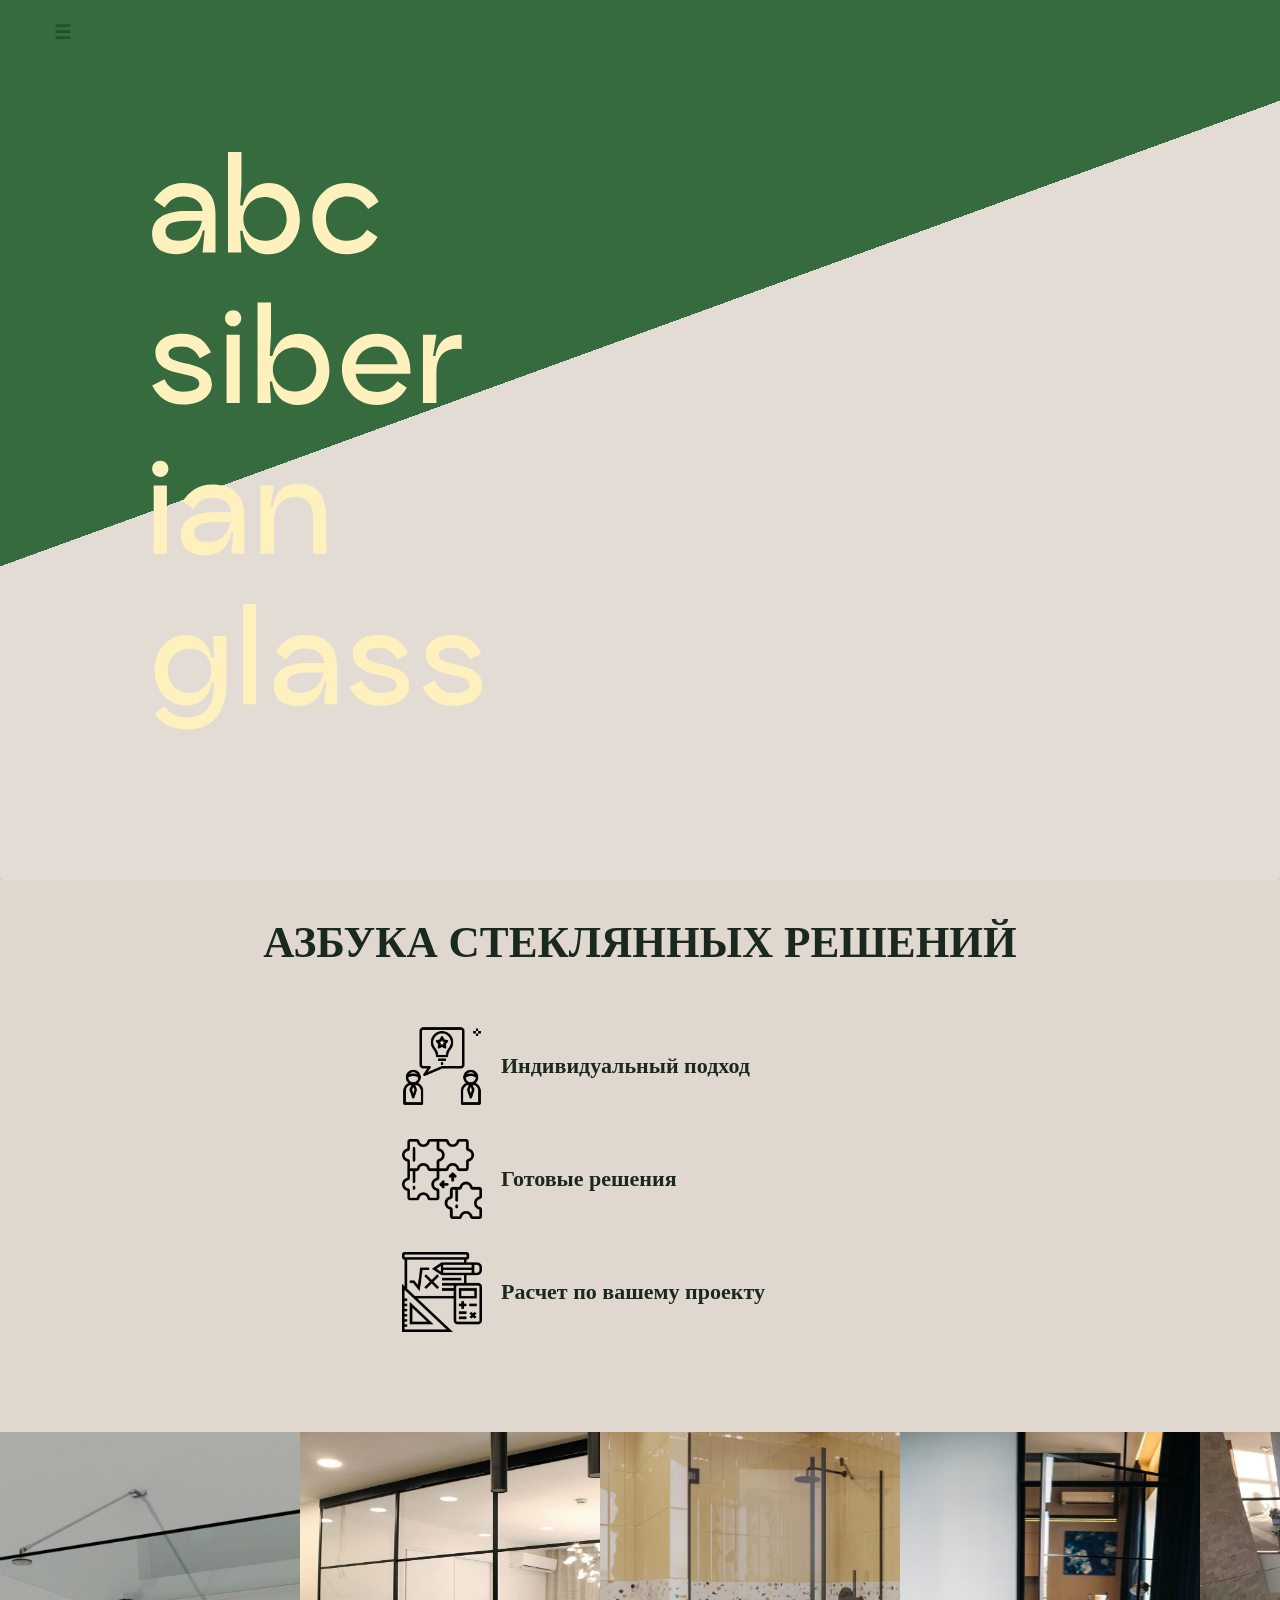
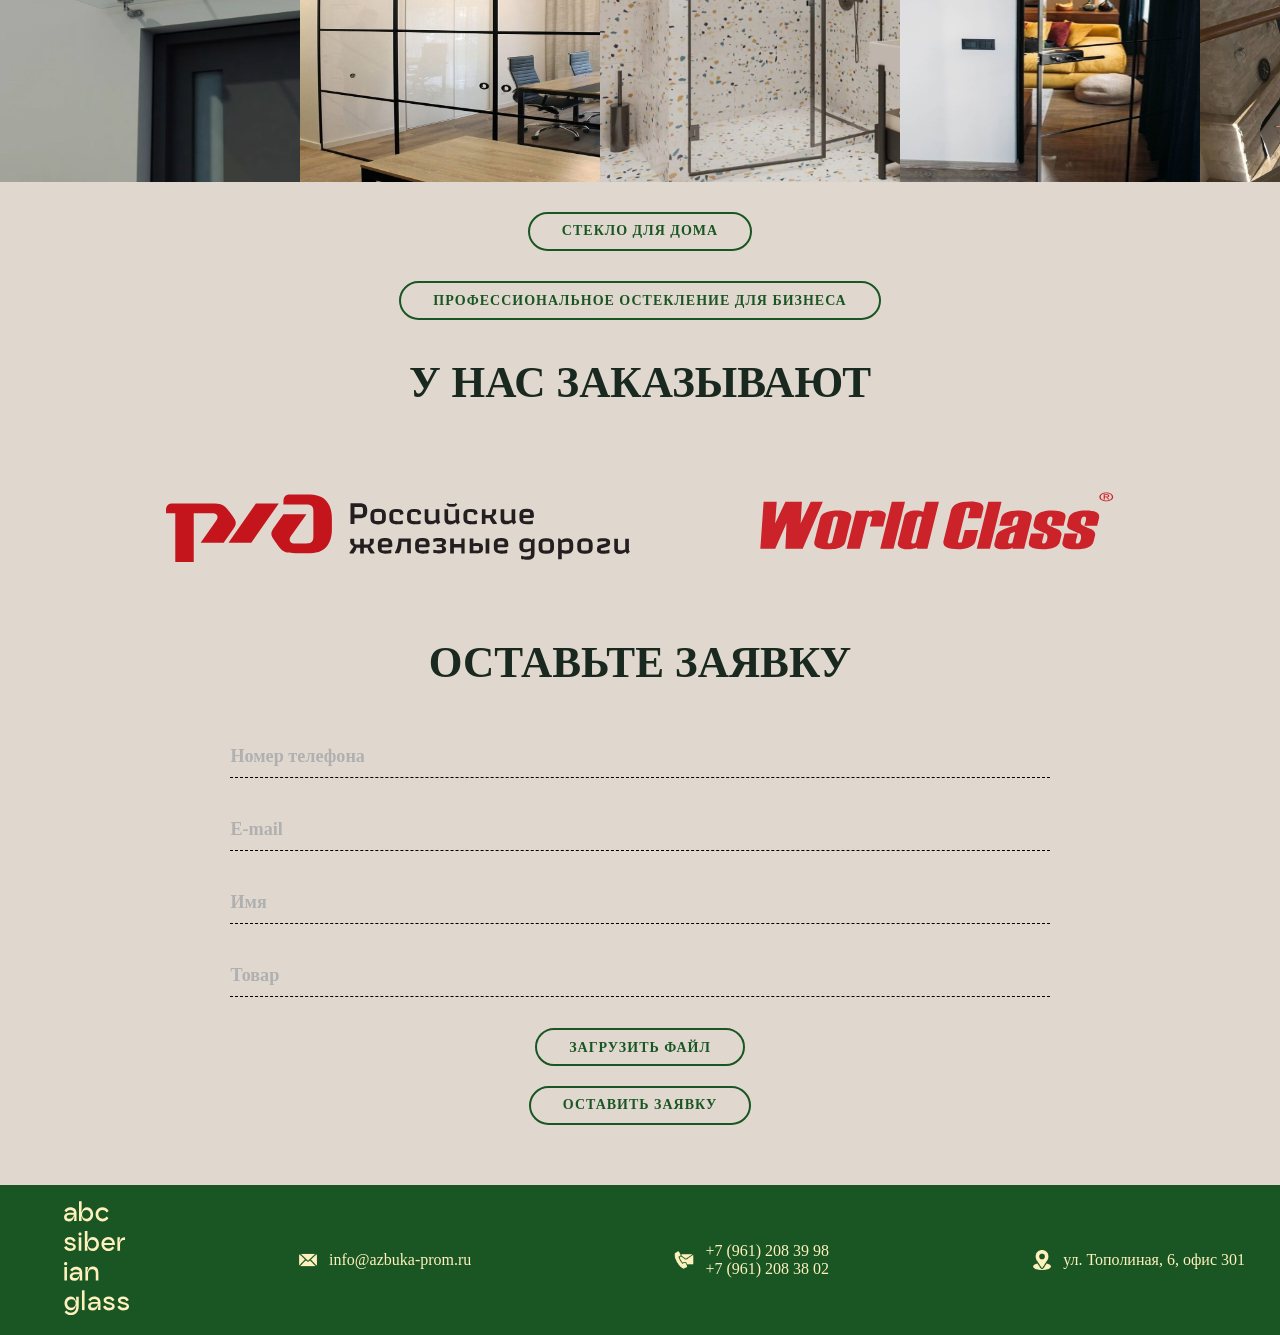
==== commit d0b98261: "три странички дан" ====
--- a/azbukakomplekt.ru/index.html
+++ b/azbukakomplekt.ru/index.html
@@ -34,9 +34,9 @@
                     <li><a href="glassforbusiness.html">Стекло для бизнеса</a>
                     <li><a href="glassforhome.html">Стекло для дома</a>
                     <div class="social-icons">
-                        <div class="menu-icons"><a href=""><img src="./img/icons/telegram.png" width="30px" height="30px"></a></div>
-                        <div class="menu-icons"><a href=""><img src="./img/icons/vk-logo-of-social-network.png" width="30px" height="30px"></a></div>
-                        <div class="menu-icons"><a href=""><img src="./img/icons/whatsapp.png" width="30px" height="30px"></a></div>
+                        <div class="menu-icons"><a href="https://t.me/abcsibglass"><img src="./img/icons/tg.png" width="30px" height="30px"></a></div>
+                        <div class="menu-icons"><a href=""><img src="./img/icons/vk.png" width="30px" height="30px"></a></div>
+                        <div class="menu-icons"><a href="https://wa.me/qr/XWNBMQOCFGJVO1"><img src="./img/icons/wa.png" width="30px" height="30px"></a></div>
                     </div>
                 </ul>
             </nav>
@@ -196,7 +196,8 @@
 <!--        </section>-->
         <section id="application" class="application mb-200">
             <div class="application__container">
-                <h2 class="h2 margin-btm-100px">ОСТАВЬТЕ ЗАЯВКУ</h2>
+                <a id="target">
+                <h2 class="h2 margin-btm-100px">ОСТАВЬТЕ ЗАЯВКУ</h2></a>
                 <div class="applecation-content">
             
                     <div class="appl-right-content">
--- a/azbukakomplekt.ru/scss/style.css
+++ b/azbukakomplekt.ru/scss/style.css
@@ -14,7 +14,7 @@
 
 * img {
   display: block;
-  min-width: 50%;
+  /*min-width: 50%;*/
 }
 
 a, a:link, a:visited  {
@@ -589,7 +589,6 @@
   padding: 6px 20px;
   width: 300px;
   font-style: normal;
-  font-size: var(--form-text-btn);
   border: none;
   cursor: pointer;
   /*transition: 0.3s;*/
@@ -809,7 +808,7 @@
   /* абсолютно позиционируем */
   position: absolute;
   /* относительно левого края панели */
-  left: 350px;
+  left: 370px;
   /* отступ от верхнего края панели */
   top: 1em;
   /* внутренние отступы */
@@ -817,7 +816,7 @@
   /* определяем цвет фона переключателя
    * чаще вчего в соответствии с цветом фона панели
   */
-  background: inherit;
+  background: transparent;
   /* цвет текста */
   color: #1A5623;
   /* вид курсора */
@@ -1241,7 +1240,7 @@
   box-shadow: 0 0 0.25em rgba(0,0,0,.25);
   box-sizing: border-box;
   left: 50%;
-  padding: 4vmax 10vmax;
+  padding: 4vmax 0vmax;
   /* position: fixed; */
   text-align: center;
   top: 50%;
@@ -1325,6 +1324,10 @@
   font-size: x-large;
   text-transform: uppercase;
   font-weight: 900;
+  /*display: flex;*/
+  /*align-items: center;*/
+  /*justify-content: center;*/
+  margin: 0 5% 0 5%;
 }
 
 p {
@@ -1333,12 +1336,12 @@
 }
 
 
-h4,
-h5,
-h6 {
-  font-family: "Hind", sans-serif;
-  font-weight: 800;
-}
+/*h4,*/
+/*h5,*/
+/*h6 {*/
+/*  font-family: "Hind", sans-serif;*/
+/*  font-weight: 800;*/
+/*}*/
 
 a {
   color: #31383d;
@@ -1421,5 +1424,14 @@
     width: 100%;
   }
 }
-
-
+.list-glass-photo{
+  /*min-width: 50%;*/
+  min-height: 30%;
+  width: 30%;
+  height: 40%;
+  display: inline-flex;
+  justify-content: center;
+  border-radius: 5px;
+}
+
+
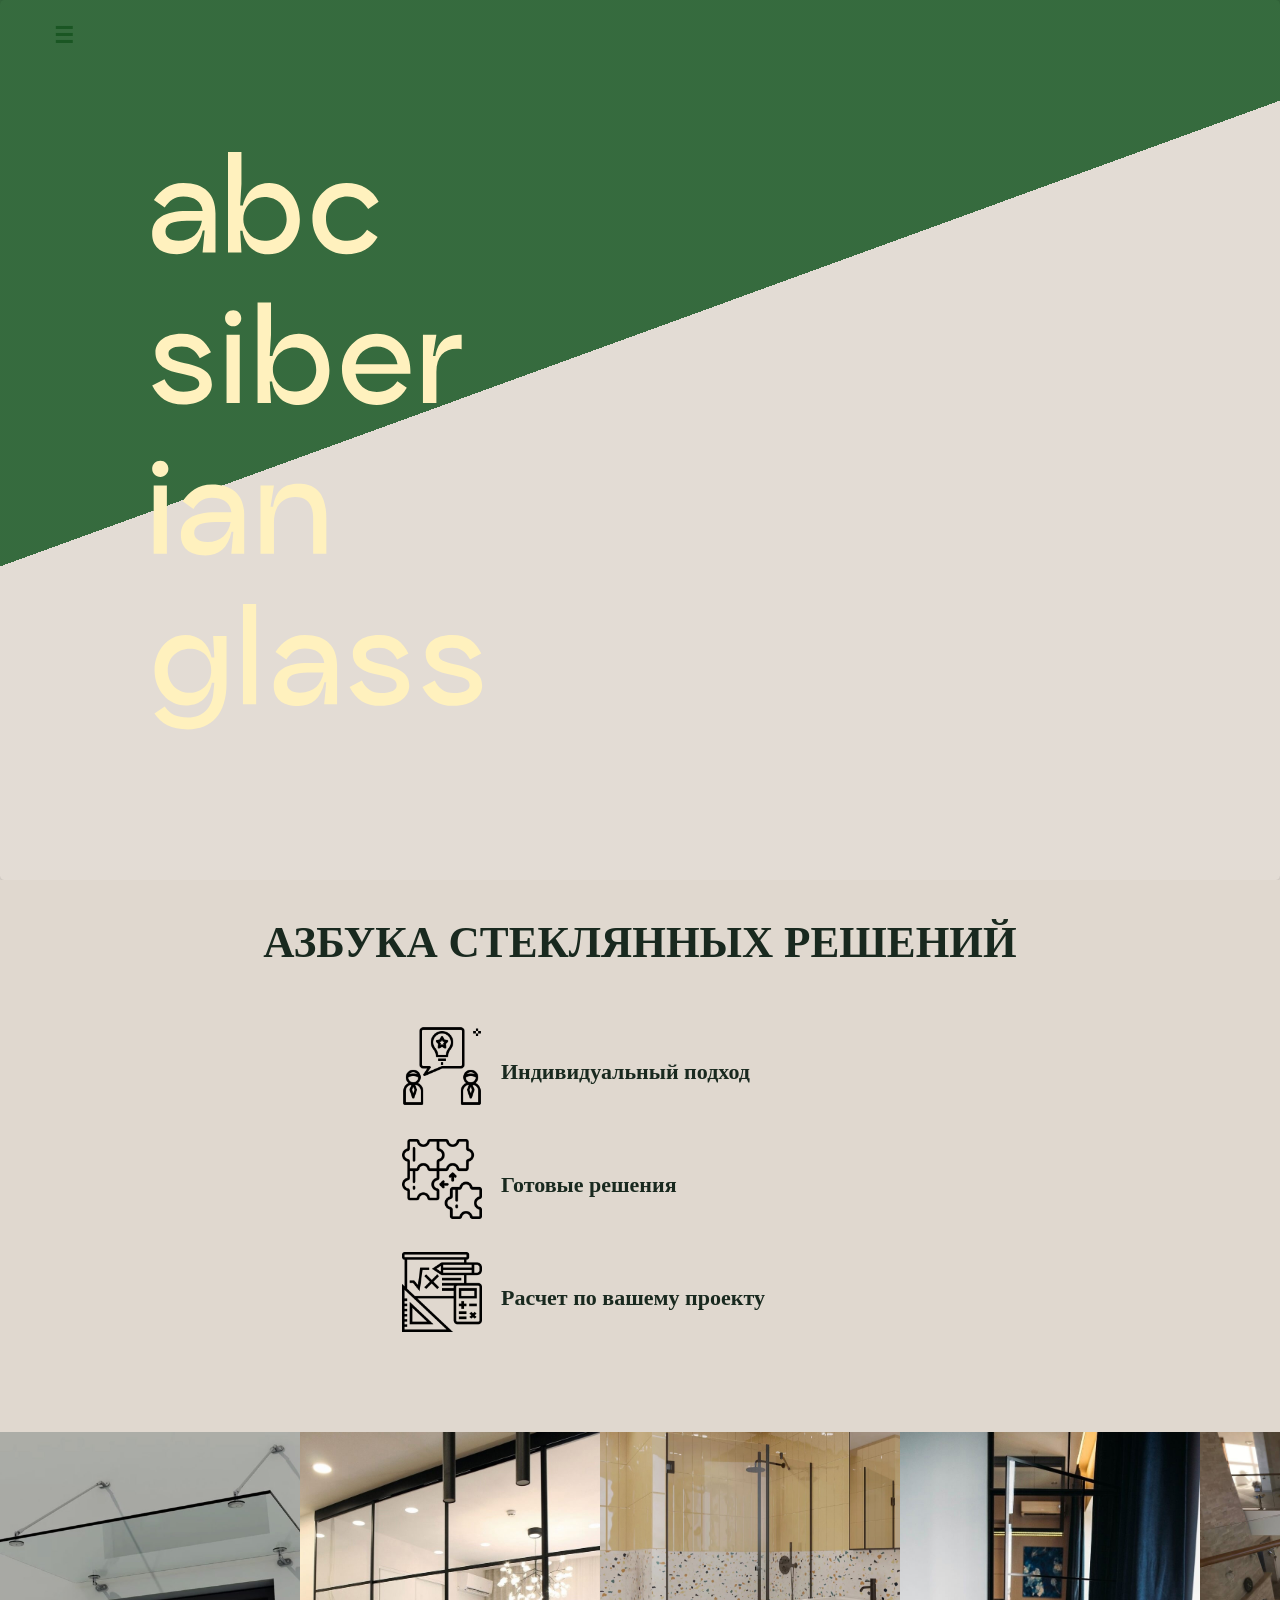
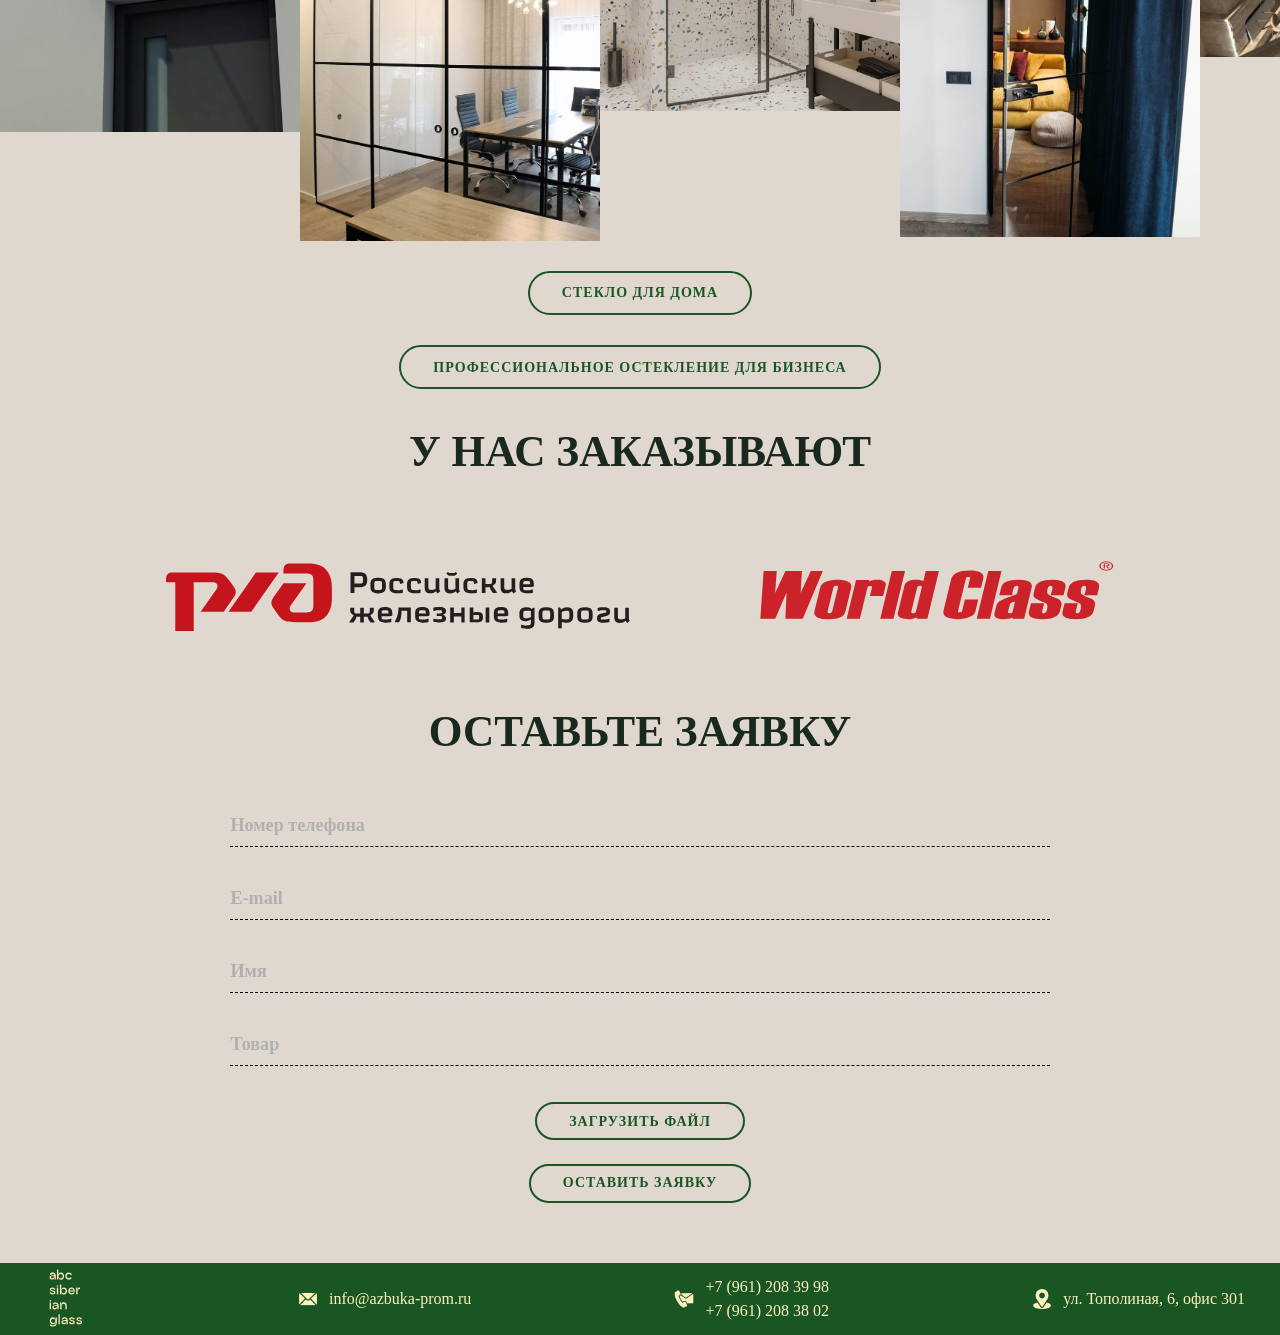
==== commit 20b32e7b: "три странички дан" ====
--- a/azbukakomplekt.ru/index.html
+++ b/azbukakomplekt.ru/index.html
@@ -35,7 +35,7 @@
                     <li><a href="glassforhome.html">Стекло для дома</a>
                     <div class="social-icons">
                         <div class="menu-icons"><a href="https://t.me/abcsibglass"><img src="./img/icons/tg.png" width="30px" height="30px"></a></div>
-                        <div class="menu-icons"><a href=""><img src="./img/icons/vk.png" width="30px" height="30px"></a></div>
+                        <div class="menu-icons"><a href="https://vk.com/abcsibglass"><img src="./img/icons/vk.png" width="30px" height="30px"></a></div>
                         <div class="menu-icons"><a href="https://wa.me/qr/XWNBMQOCFGJVO1"><img src="./img/icons/wa.png" width="30px" height="30px"></a></div>
                     </div>
                 </ul>
--- a/azbukakomplekt.ru/scss/style.css
+++ b/azbukakomplekt.ru/scss/style.css
@@ -1435,3 +1435,846 @@
 }
 
 
+
+/* 12columns.css | Created by Katherine Kato | Released under the MIT license */
+/* GitHub: https://kathykato.github.io/12columns/ */
+@import url("https://fonts.googleapis.com/css?family=Pontano+Sans");
+.container {
+  margin: auto;
+  padding: 0 1rem;
+  max-width: 71.25rem;
+  width: 100%;
+}
+
+.grid {
+  display: flex;
+  flex-direction: column;
+  flex-flow: row wrap;
+}
+.grid > [class*=column-] {
+  display: block;
+}
+
+.first {
+  order: -1;
+}
+
+.last {
+  order: 12;
+}
+
+.align-top {
+  align-items: start;
+}
+
+.align-center {
+  align-items: center;
+}
+
+.align-bottom {
+  align-items: end;
+}
+
+.column-xs-1 {
+  flex-basis: 8.3333333333%;
+  max-width: 8.3333333333%;
+}
+
+.column-xs-2 {
+  flex-basis: 16.6666666667%;
+  max-width: 16.6666666667%;
+}
+
+.column-xs-3 {
+  flex-basis: 25%;
+  max-width: 25%;
+}
+
+.column-xs-4 {
+  flex-basis: 33.3333333333%;
+  max-width: 33.3333333333%;
+}
+
+.column-xs-5 {
+  flex-basis: 41.6666666667%;
+  max-width: 41.6666666667%;
+}
+
+.column-xs-6 {
+  flex-basis: 50%;
+  max-width: 50%;
+}
+
+.column-xs-7 {
+  flex-basis: 58.3333333333%;
+  max-width: 58.3333333333%;
+}
+
+.column-xs-8 {
+  flex-basis: 66.6666666667%;
+  max-width: 66.6666666667%;
+}
+
+.column-xs-9 {
+  flex-basis: 75%;
+  max-width: 75%;
+}
+
+.column-xs-10 {
+  flex-basis: 83.3333333333%;
+  max-width: 83.3333333333%;
+}
+
+.column-xs-11 {
+  flex-basis: 91.6666666667%;
+  max-width: 91.6666666667%;
+}
+
+.column-xs-12 {
+  flex-basis: 100%;
+  max-width: 100%;
+}
+
+@media (min-width: 48rem) {
+  .column-sm-1 {
+    flex-basis: 8.3333333333%;
+    max-width: 8.3333333333%;
+  }
+
+  .column-sm-2 {
+    flex-basis: 16.6666666667%;
+    max-width: 16.6666666667%;
+  }
+
+  .column-sm-3 {
+    flex-basis: 25%;
+    max-width: 25%;
+  }
+
+  .column-sm-4 {
+    flex-basis: 33.3333333333%;
+    max-width: 33.3333333333%;
+  }
+
+  .column-sm-5 {
+    flex-basis: 41.6666666667%;
+    max-width: 41.6666666667%;
+  }
+
+  .column-sm-6 {
+    flex-basis: 50%;
+    max-width: 50%;
+  }
+
+  .column-sm-7 {
+    flex-basis: 58.3333333333%;
+    max-width: 58.3333333333%;
+  }
+
+  .column-sm-8 {
+    flex-basis: 66.6666666667%;
+    max-width: 66.6666666667%;
+  }
+
+  .column-sm-9 {
+    flex-basis: 75%;
+    max-width: 75%;
+  }
+
+  .column-sm-10 {
+    flex-basis: 83.3333333333%;
+    max-width: 83.3333333333%;
+  }
+
+  .column-sm-11 {
+    flex-basis: 91.6666666667%;
+    max-width: 91.6666666667%;
+  }
+
+  .column-sm-12 {
+    flex-basis: 100%;
+    max-width: 100%;
+  }
+}
+@media (min-width: 62rem) {
+  .column-md-1 {
+    flex-basis: 8.3333333333%;
+    max-width: 8.3333333333%;
+  }
+
+  .column-md-2 {
+    flex-basis: 16.6666666667%;
+    max-width: 16.6666666667%;
+  }
+
+  .column-md-3 {
+    flex-basis: 25%;
+    max-width: 25%;
+  }
+
+  .column-md-4 {
+    flex-basis: 33.3333333333%;
+    max-width: 33.3333333333%;
+  }
+
+  .column-md-5 {
+    flex-basis: 41.6666666667%;
+    max-width: 41.6666666667%;
+  }
+
+  .column-md-6 {
+    flex-basis: 50%;
+    max-width: 50%;
+  }
+
+  .column-md-7 {
+    flex-basis: 58.3333333333%;
+    max-width: 58.3333333333%;
+  }
+
+  .column-md-8 {
+    flex-basis: 66.6666666667%;
+    max-width: 66.6666666667%;
+  }
+
+  .column-md-9 {
+    flex-basis: 75%;
+    max-width: 75%;
+  }
+
+  .column-md-10 {
+    flex-basis: 83.3333333333%;
+    max-width: 83.3333333333%;
+  }
+
+  .column-md-11 {
+    flex-basis: 91.6666666667%;
+    max-width: 91.6666666667%;
+  }
+
+  .column-md-12 {
+    flex-basis: 100%;
+    max-width: 100%;
+  }
+}
+@media (min-width: 75rem) {
+  .column-lg-1 {
+    flex-basis: 8.3333333333%;
+    max-width: 8.3333333333%;
+  }
+
+  .column-lg-2 {
+    flex-basis: 16.6666666667%;
+    max-width: 16.6666666667%;
+  }
+
+  .column-lg-3 {
+    flex-basis: 25%;
+    max-width: 25%;
+  }
+
+  .column-lg-4 {
+    flex-basis: 33.3333333333%;
+    max-width: 33.3333333333%;
+  }
+
+  .column-lg-5 {
+    flex-basis: 41.6666666667%;
+    max-width: 41.6666666667%;
+  }
+
+  .column-lg-6 {
+    flex-basis: 50%;
+    max-width: 50%;
+  }
+
+  .column-lg-7 {
+    flex-basis: 58.3333333333%;
+    max-width: 58.3333333333%;
+  }
+
+  .column-lg-8 {
+    flex-basis: 66.6666666667%;
+    max-width: 66.6666666667%;
+  }
+
+  .column-lg-9 {
+    flex-basis: 75%;
+    max-width: 75%;
+  }
+
+  .column-lg-10 {
+    flex-basis: 83.3333333333%;
+    max-width: 83.3333333333%;
+  }
+
+  .column-lg-11 {
+    flex-basis: 91.6666666667%;
+    max-width: 91.6666666667%;
+  }
+
+  .column-lg-12 {
+    flex-basis: 100%;
+    max-width: 100%;
+  }
+}
+@supports (display: grid) {
+  .grid {
+    display: grid;
+    grid-template-columns: repeat(12, 1fr);
+    grid-template-rows: auto;
+  }
+  .grid > [class*=column-] {
+    margin: 0;
+    max-width: 100%;
+  }
+
+  .column-xs-1 {
+    grid-column-start: span 1;
+    grid-column-end: span 1;
+  }
+
+  .column-xs-2 {
+    grid-column-start: span 2;
+    grid-column-end: span 2;
+  }
+
+  .column-xs-3 {
+    grid-column-start: span 3;
+    grid-column-end: span 3;
+  }
+
+  .column-xs-4 {
+    grid-column-start: span 4;
+    grid-column-end: span 4;
+  }
+
+  .column-xs-5 {
+    grid-column-start: span 5;
+    grid-column-end: span 5;
+  }
+
+  .column-xs-6 {
+    grid-column-start: span 6;
+    grid-column-end: span 6;
+  }
+
+  .column-xs-7 {
+    grid-column-start: span 7;
+    grid-column-end: span 7;
+  }
+
+  .column-xs-8 {
+    grid-column-start: span 8;
+    grid-column-end: span 8;
+  }
+
+  .column-xs-9 {
+    grid-column-start: span 9;
+    grid-column-end: span 9;
+  }
+
+  .column-xs-10 {
+    grid-column-start: span 10;
+    grid-column-end: span 10;
+  }
+
+  .column-xs-11 {
+    grid-column-start: span 11;
+    grid-column-end: span 11;
+  }
+
+  .column-xs-12 {
+    grid-column-start: span 12;
+    grid-column-end: span 12;
+  }
+
+  @media (min-width: 48rem) {
+    .column-sm-1 {
+      grid-column-start: span 1;
+      grid-column-end: span 1;
+    }
+
+    .column-sm-2 {
+      grid-column-start: span 2;
+      grid-column-end: span 2;
+    }
+
+    .column-sm-3 {
+      grid-column-start: span 3;
+      grid-column-end: span 3;
+    }
+
+    .column-sm-4 {
+      grid-column-start: span 4;
+      grid-column-end: span 4;
+    }
+
+    .column-sm-5 {
+      grid-column-start: span 5;
+      grid-column-end: span 5;
+    }
+
+    .column-sm-6 {
+      grid-column-start: span 6;
+      grid-column-end: span 6;
+    }
+
+    .column-sm-7 {
+      grid-column-start: span 7;
+      grid-column-end: span 7;
+    }
+
+    .column-sm-8 {
+      grid-column-start: span 8;
+      grid-column-end: span 8;
+    }
+
+    .column-sm-9 {
+      grid-column-start: span 9;
+      grid-column-end: span 9;
+    }
+
+    .column-sm-10 {
+      grid-column-start: span 10;
+      grid-column-end: span 10;
+    }
+
+    .column-sm-11 {
+      grid-column-start: span 11;
+      grid-column-end: span 11;
+    }
+
+    .column-sm-12 {
+      grid-column-start: span 12;
+      grid-column-end: span 12;
+    }
+  }
+  @media (min-width: 62rem) {
+    .column-md-1 {
+      grid-column-start: span 1;
+      grid-column-end: span 1;
+    }
+
+    .column-md-2 {
+      grid-column-start: span 2;
+      grid-column-end: span 2;
+    }
+
+    .column-md-3 {
+      grid-column-start: span 3;
+      grid-column-end: span 3;
+    }
+
+    .column-md-4 {
+      grid-column-start: span 4;
+      grid-column-end: span 4;
+    }
+
+    .column-md-5 {
+      grid-column-start: span 5;
+      grid-column-end: span 5;
+    }
+
+    .column-md-6 {
+      grid-column-start: span 6;
+      grid-column-end: span 6;
+    }
+
+    .column-md-7 {
+      grid-column-start: span 7;
+      grid-column-end: span 7;
+    }
+
+    .column-md-8 {
+      grid-column-start: span 8;
+      grid-column-end: span 8;
+    }
+
+    .column-md-9 {
+      grid-column-start: span 9;
+      grid-column-end: span 9;
+    }
+
+    .column-md-10 {
+      grid-column-start: span 10;
+      grid-column-end: span 10;
+    }
+
+    .column-md-11 {
+      grid-column-start: span 11;
+      grid-column-end: span 11;
+    }
+
+    .column-md-12 {
+      grid-column-start: span 12;
+      grid-column-end: span 12;
+    }
+  }
+  @media (min-width: 75rem) {
+    .column-lg-1 {
+      grid-column-start: span 1;
+      grid-column-end: span 1;
+    }
+
+    .column-lg-2 {
+      grid-column-start: span 2;
+      grid-column-end: span 2;
+    }
+
+    .column-lg-3 {
+      grid-column-start: span 3;
+      grid-column-end: span 3;
+    }
+
+    .column-lg-4 {
+      grid-column-start: span 4;
+      grid-column-end: span 4;
+    }
+
+    .column-lg-5 {
+      grid-column-start: span 5;
+      grid-column-end: span 5;
+    }
+
+    .column-lg-6 {
+      grid-column-start: span 6;
+      grid-column-end: span 6;
+    }
+
+    .column-lg-7 {
+      grid-column-start: span 7;
+      grid-column-end: span 7;
+    }
+
+    .column-lg-8 {
+      grid-column-start: span 8;
+      grid-column-end: span 8;
+    }
+
+    .column-lg-9 {
+      grid-column-start: span 9;
+      grid-column-end: span 9;
+    }
+
+    .column-lg-10 {
+      grid-column-start: span 10;
+      grid-column-end: span 10;
+    }
+
+    .column-lg-11 {
+      grid-column-start: span 11;
+      grid-column-end: span 11;
+    }
+
+    .column-lg-12 {
+      grid-column-start: span 12;
+      grid-column-end: span 12;
+    }
+  }
+}
+* {
+  box-sizing: border-box;
+}
+*::before, *::after {
+  box-sizing: border-box;
+}
+
+body {
+  font-family: "Pontano Sans", sans-serif;
+  font-size: 1.125rem;
+  line-height: 1.5;
+  margin: 0;
+  padding: 0;
+  color: #888;
+  background: #fff;
+  text-rendering: optimizeLegibility;
+}
+
+ul {
+  padding: 0;
+  margin: 0;
+  list-style: none;
+}
+ul li {
+  margin: 0 1.75rem 0 0;
+}
+
+a {
+  color: #888;
+  text-decoration: none;
+  transition: all 0.2s ease;
+}
+a:hover {
+  color: #333;
+}
+a.active {
+  color: #333;
+}
+
+h1, h2, h3, h4 {
+  color: #333;
+  font-weight: normal;
+  margin: 1.75rem 0 1rem 0;
+}
+
+h1 {
+  font-size: 2.5rem;
+}
+
+h2 {
+  font-size: 2.125rem;
+  margin: 0;
+}
+
+h3 {
+  font-size: 2rem;
+}
+
+h4 {
+  font-size: 1.5rem;
+  margin: 1rem 0 0.5rem 0;
+}
+
+section {
+  display: block;
+}
+
+img {
+  max-width: 100%;
+  height: auto;
+  -o-object-fit: cover;
+  object-fit: cover;
+}
+
+nav {
+  display: block;
+}
+nav li {
+  font-size: 1.125rem;
+  margin: 0;
+}
+
+.flex-nav ul {
+  position: absolute;
+  z-index: 1;
+  list-style: none;
+  margin: 0;
+  padding: 0;
+  display: flex;
+  flex-wrap: wrap;
+  flex-direction: column;
+  display: none;
+  width: 100%;
+  left: 0;
+  padding: 1rem;
+  background: #fff;
+  text-align: center;
+}
+.flex-nav ul.active {
+  display: flex;
+}
+.flex-nav ul li {
+  margin: 0.5rem 0;
+}
+
+.toggle-nav {
+  display: flex;
+  justify-content: flex-end;
+  font-size: 1.125rem;
+  line-height: 1.7;
+  margin: 1rem 0;
+}
+.toggle-nav i {
+  font-size: 1.5rem;
+  line-height: 1.4;
+  margin: 0 0 0 0.5rem;
+}
+
+#highlight {
+  color: #333;
+  font-size: 1.125rem;
+  text-transform: uppercase;
+}
+
+.price {
+  margin: 0;
+}
+
+.breadcrumb-list {
+  display: flex;
+  flex-wrap: wrap;
+  padding: 0;
+  margin: 1rem 0 0 0;
+  list-style: none;
+}
+.breadcrumb-list li {
+  font-size: 0.85rem;
+  letter-spacing: 0.125rem;
+  text-transform: uppercase;
+}
+
+.breadcrumb-item.active {
+  color: #333;
+}
+.breadcrumb-item + .breadcrumb-item::before {
+  content: "/";
+  display: inline-block;
+  padding: 0 0.5rem;
+  color: #d5d5d5;
+}
+
+.description {
+  border-top: 0.0625rem solid #e3dddd;
+  margin: 2rem 0;
+  padding: 1rem 0 0 0;
+}
+
+.add-to-cart {
+  position: relative;
+  display: inline-block;
+  background: #3e3e3f;
+  color: #fff;
+  border: none;
+  border-radius: 0;
+  padding: 1.25rem 2.5rem;
+  font-size: 1rem;
+  text-transform: uppercase;
+  cursor: pointer;
+  transform: translateZ(0);
+  transition: color 0.3s ease;
+  letter-spacing: 0.0625rem;
+}
+.add-to-cart:hover::before {
+  transform: scaleX(1);
+}
+.add-to-cart::before {
+  position: absolute;
+  content: "";
+  z-index: -1;
+  top: 0;
+  left: 0;
+  right: 0;
+  bottom: 0;
+  background: #565657;
+  transform: scaleX(0);
+  transform-origin: 0 50%;
+  transition: transform 0.3s ease-out;
+}
+
+.container {
+  margin: auto;
+  padding: 0 1rem;
+  max-width: 75rem;
+  width: 100%;
+}
+
+.grid > [class*=column-] {
+  padding: 1rem;
+}
+.grid.menu, .grid.product {
+  border-bottom: 0.0625rem solid #e3dddd;
+}
+.grid.menu > [class*=column-] {
+  padding: 0.5rem 1rem 0.5rem 1rem;
+}
+.grid.product {
+  padding: 0 0 1.5rem 0;
+}
+.grid.second-nav > [class*=column-] {
+  padding: 0.5rem 1rem;
+}
+
+footer {
+  padding: 1rem 0;
+  text-align: center;
+}
+
+.product-image {
+  display: none;
+}
+
+.image-list li {
+  margin: 0;
+}
+
+@media (min-width: 62rem) {
+  .product-image img, .image-list img {
+    width: 100%;
+  }
+
+  .product-image {
+    display: block;
+  }
+  .product-image img {
+    height: 52vh;
+  }
+  .product-image img.active {
+    display: block;
+    margin: 0 0 0.75rem 0;
+  }
+
+  .image-list {
+    display: flex;
+    overflow: hidden;
+  }
+  .image-list li {
+    margin: 0 0.75rem 0 0;
+    flex-basis: 100%;
+  }
+  .image-list li:nth-child(3) {
+    margin: 0;
+  }
+  .image-list img {
+    height: 10rem;
+    width: 100%;
+    transition: opacity 0.3s ease;
+    cursor: pointer;
+  }
+  .image-list img:hover {
+    opacity: 0.7;
+  }
+
+  nav ul {
+    justify-content: flex-end;
+  }
+
+  .toggle-nav {
+    display: none;
+  }
+
+  .flex-nav {
+    display: block;
+  }
+  .flex-nav ul {
+    display: flex;
+    flex-direction: row;
+    position: relative;
+    justify-content: flex-end;
+  }
+  .flex-nav ul li {
+    font-size: 1.125rem;
+    margin: 0 1.5rem 0 0;
+  }
+  .flex-nav ul li:nth-child(4) {
+    margin: 0;
+  }
+}
+@-webkit-keyframes fadeImg {
+  from {
+    opacity: 0;
+  }
+  to {
+    opacity: 1;
+  }
+}
+@keyframes fadeImg {
+  from {
+    opacity: 0;
+  }
+  to {
+    opacity: 1;
+  }
+}
+
+
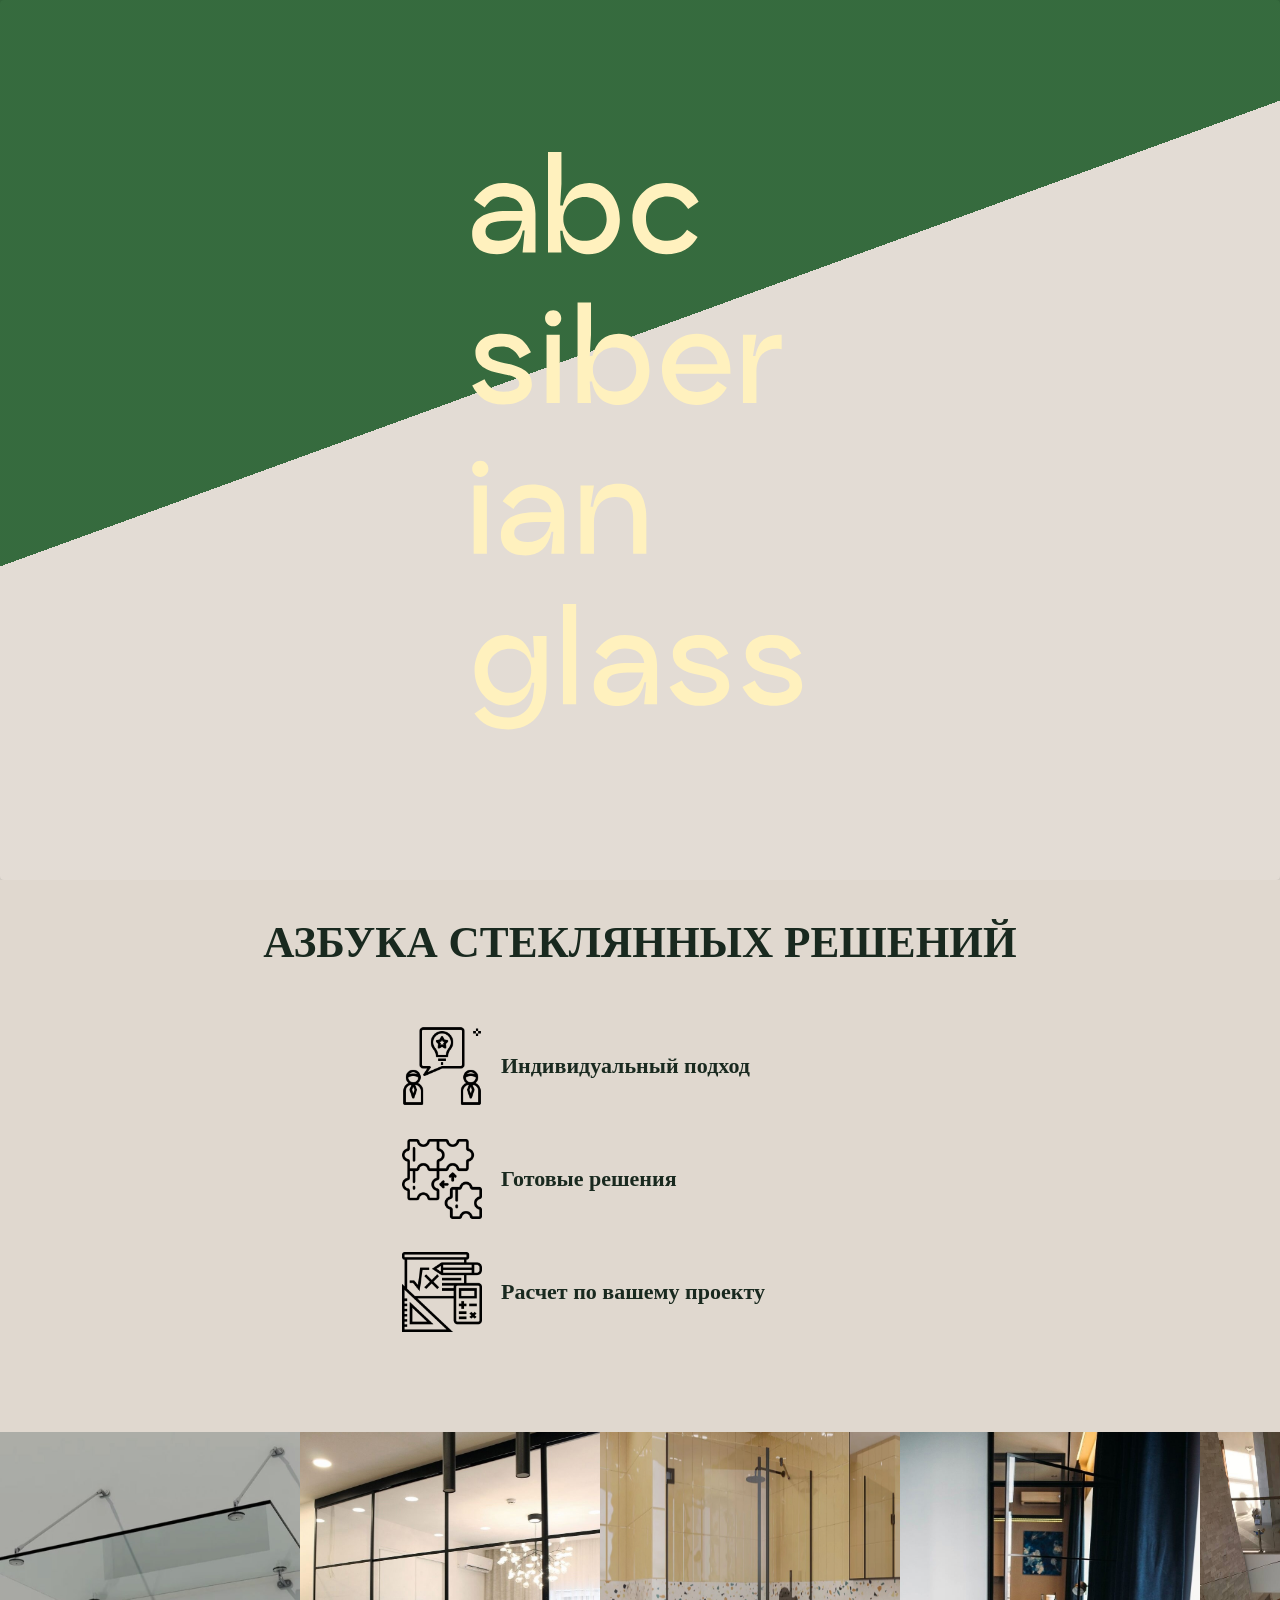
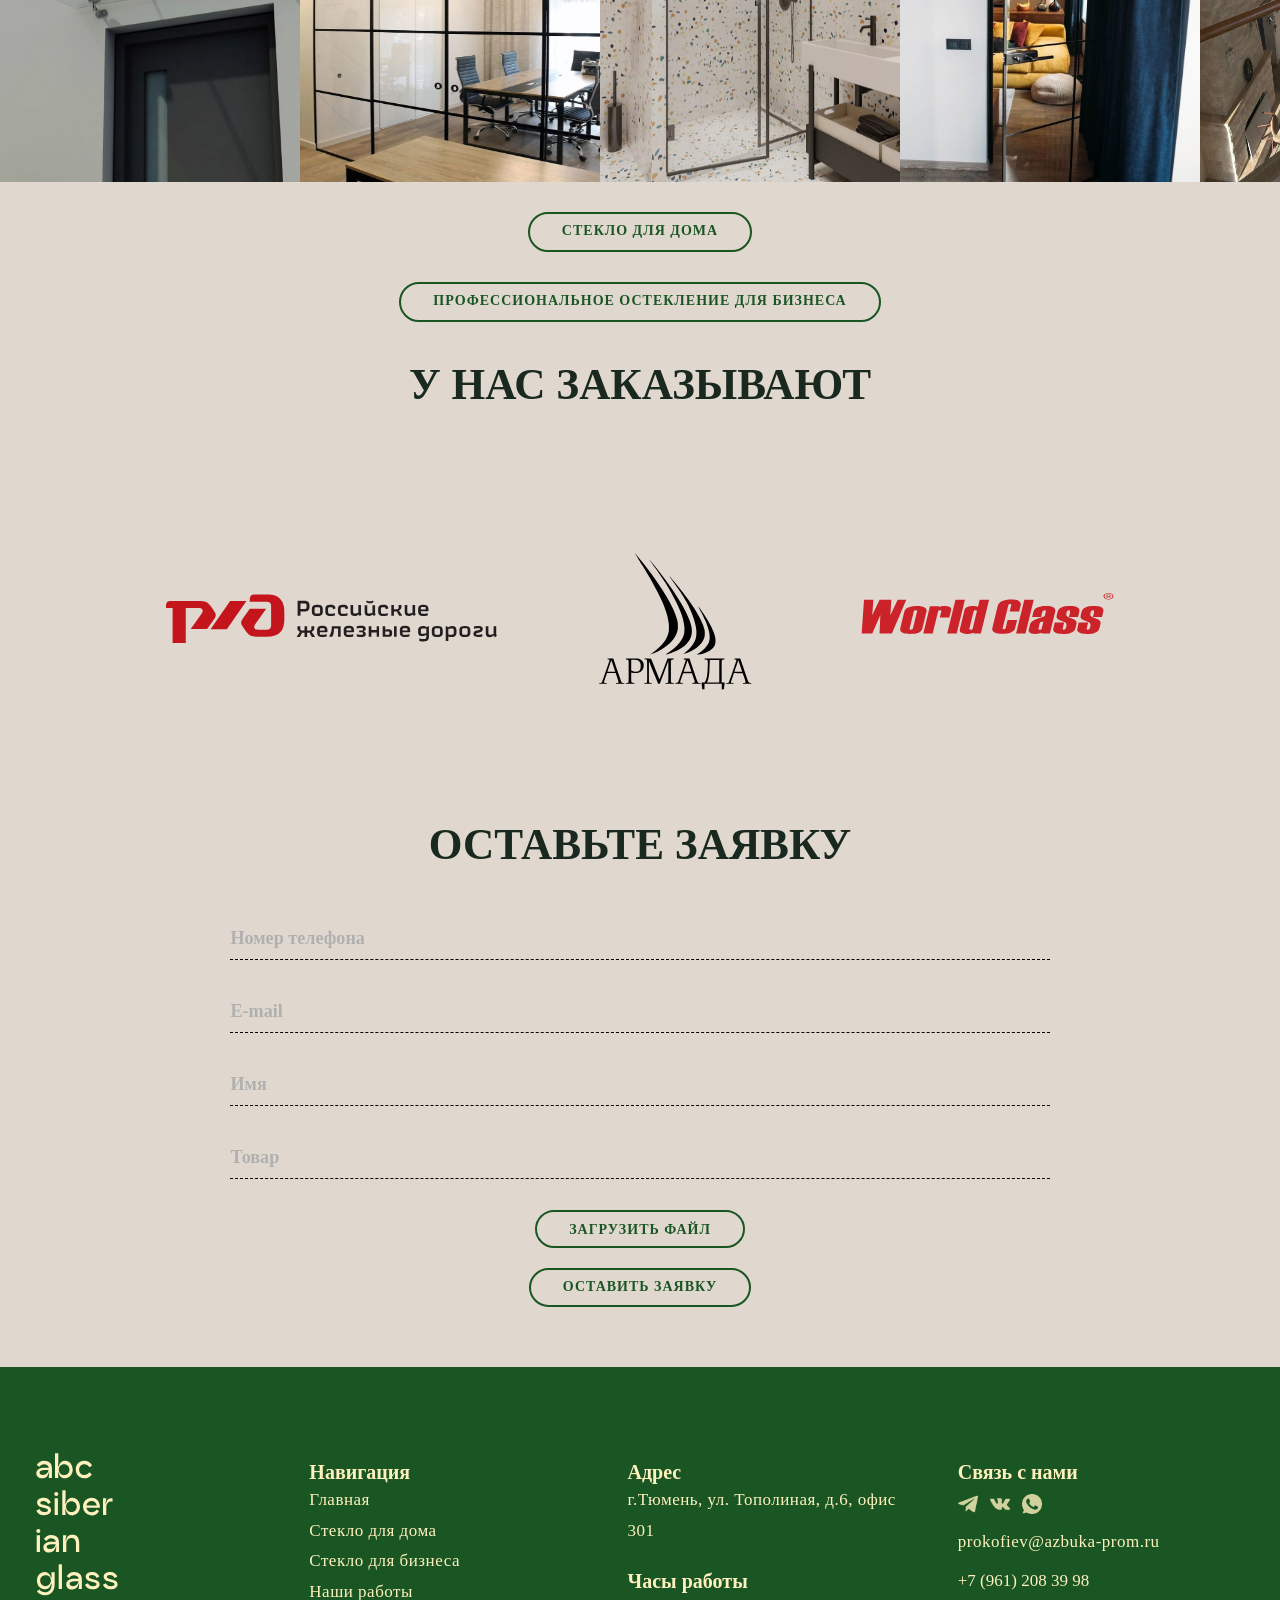
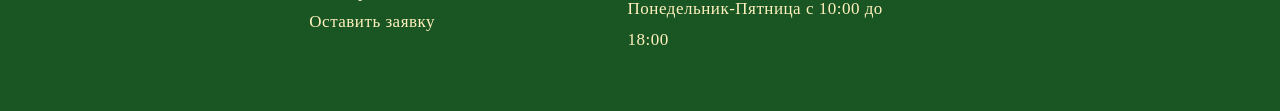
==== commit 586336b5: "пока что последний варик" ====
--- a/azbukakomplekt.ru/index.html
+++ b/azbukakomplekt.ru/index.html
@@ -23,23 +23,23 @@
             непосредственно после него, например
             можно и в конце страницы
             -->
-            <nav class="nav">
-                <label for="nav-toggle" class="nav-toggle" onclick></label>
-                <h2 class="logo">
-                </h2>
-                <ul>
-                    <li><a href="#advantages">Главная</a>
-                    <li><a href="#application">Оставьте заявку</a>
-                    <li><a href="#contacts">Контакты</a>
-                    <li><a href="glassforbusiness.html">Стекло для бизнеса</a>
-                    <li><a href="glassforhome.html">Стекло для дома</a>
-                    <div class="social-icons">
-                        <div class="menu-icons"><a href="https://t.me/abcsibglass"><img src="./img/icons/tg.png" width="30px" height="30px"></a></div>
-                        <div class="menu-icons"><a href="https://vk.com/abcsibglass"><img src="./img/icons/vk.png" width="30px" height="30px"></a></div>
-                        <div class="menu-icons"><a href="https://wa.me/qr/XWNBMQOCFGJVO1"><img src="./img/icons/wa.png" width="30px" height="30px"></a></div>
-                    </div>
-                </ul>
-            </nav>
+<!--            <nav class="nav">-->
+<!--                <label for="nav-toggle" class="nav-toggle" onclick></label>-->
+<!--                <h2 class="logo">-->
+<!--                </h2>-->
+<!--                <ul>-->
+<!--                    <li><a href="#advantages">Главная</a>-->
+<!--                    <li><a href="#application">Оставьте заявку</a>-->
+<!--                    <li><a href="#contacts">Контакты</a>-->
+<!--                    <li><a href="glassforbusiness.html">Стекло для бизнеса</a>-->
+<!--                    <li><a href="glassforhome.html">Стекло для дома</a>-->
+<!--                    <div class="social-icons">-->
+<!--                        <div class="menu-icons"><a href="https://t.me/abcsibglass"><img src="./img/icons/tg.png" width="30px" height="30px"></a></div>-->
+<!--                        <div class="menu-icons"><a href="https://vk.com/abcsibglass"><img src="./img/icons/vk.png" width="30px" height="30px"></a></div>-->
+<!--                        <div class="menu-icons"><a href="https://wa.me/qr/XWNBMQOCFGJVO1"><img src="./img/icons/wa.png" width="30px" height="30px"></a></div>-->
+<!--                    </div>-->
+<!--                </ul>-->
+<!--            </nav>-->
 
             <div class="center-photo">
 <!--               <img src="img/MacBook Pro 16_ - 5 1.svg" width="100%" height="auto" decoding="sync">-->
@@ -159,7 +159,9 @@
                 <div class="logo-partners-wrapper">
         
                     <div class="logo-partners-item brus-logo "><img class="logo-partners-img" src="img/RZD.svg" alt="partners-logo"></div>
+                    <div class="logo-partners-item moto-logo"><img class="logo-partners-img" src="img/Армада-Лого.svg" alt="partners-logo"></div>
                     <div class="logo-partners-item moto-logo"><img class="logo-partners-img" src="img/World.svg" alt="partners-logo"></div>
+
                 </div>
             </div>
         </section>
@@ -227,15 +229,73 @@
                 </div>
             </div>
         </section>
-        <section id="contacts" class="footer">
-            <div class="footer__container">
-                <div class="footer-wrapper">
-                    <div class="footer-item" ><a href="" class="footer-logo"><img class="logo-svg logo-footer-svg" src="img/MacBook Pro 16_ - 2 1 1.svg" width="120px" height="150px" alt="Logo"></a></div>
-                    <div class="footer-item"><div class="footer-icon"><img class="footer-icon" src="img/icons/email.png"></div><a class="footer-mail" href="mailto:info@azbuka-prom.ru">  info@azbuka-prom.ru</a></div>
-                    <div class="footer-item"><div class="footer-icon"><img class="footer-icon" src="img/icons/cont.png"></div><div class="footer-numer-wrap"><a class="footer-number" href="tel:+79612083998">  +7 (961) 208 39 98</a><a class="footer-number" href="tel:+79612083802">  +7 (961) 208 38 02</a></div></div>
-                    <div class="footer-item abaut-company-wrapper"><div class="footer-icon"><img class="footer-icon" src="img/icons/locat.png"></div><a class="abaut-company" href="https://yandex.ru/maps/55/tyumen/house/topolinaya_ulitsa_6/YkwYcAFoTUQOQFttfX1zcXpjZg==/?ll=65.668419%2C57.120602&z=15">  ул. Тополиная, 6, офис 301</a></div>
-                </div>
-            </div>
+<!--        <section id="contacts" class="footer">-->
+        <div class="container-footer w-container">
+            <div class="w-row">
+                <div class="footer-column w-clearfix w-col w-col-4"><img src="img/MacBook Pro 16_ - 2 1 1.svg" alt="" width="150" class="failory-logo-image"><br>
+<!--                    <p class="footer-description-failory">Lorem ipsum dolor sit amet.<br></p>-->
+                </div>
+                <div class="footer-column w-col w-col-8">
+                    <div class="w-row">
+                        <div class="w-col w-col-8">
+                            <div class="w-row">
+                                <div class="w-col w-col-7 w-col-small-6 w-col-tiny-7">
+                                    <h3 class="footer-titles">Навигация</h3>
+                                    <p class="footer-links">
+                                        <a href="index.html" target="_blank">
+                                            <span class="footer-link">Главная<br></span></a>
+                                        <a href="glassforhome.html" target="_blank">
+                                        <span class="footer-link">Стекло для дома<br></span></a>
+                                        <a href="glassforbusiness.html">
+                                        <span class="footer-link">Стекло для бизнеса<br></span></a>
+                                        <a href="">
+                                        <span class="footer-link">Наши работы<br></span></a>
+                                        <a href="index.html">
+                                        <span class="footer-link">Оставить заявку</span></a><span><br></span>
+<!--                                        <span class="footer-link">Startup Cemetery<br></span></a><a href="">-->
+<!--                                        <span class="footer-link">Podcast</span></a><strong><br></strong>-->
+                                    </p>
+                                </div>
+                                <div class="w-col w-col-5 w-col-small-6 w-col-tiny-5">
+                                    <h3 class="footer-titles">Адрес</h3>
+                                    <p class="footer-links">
+                                        <span class="footer-link"><a href="https://yandex.ru/maps/org/abc_siberian_glass/215911119981/?ll=65.668419%2C57.120602&z=16"> г.Тюмень, ул. Тополиная, д.6, офис 301</a><br></span>
+<!--                                        <a href=""><span class="footer-link">Open Startup<br></span></a>-->
+<!--                                        <a href=""><span class="footer-link"></span></a>-->
+<!--                                        <a href=""><span class="footer-link">Contribute<br></span></a>-->
+<!--                                        <a href=""><span class="footer-link">FAQ</span></a><strong><br></strong>-->
+                                    </p>
+                                    <h3 class="footer-titles">Часы работы</h3>
+                                    <p class="footer-links">
+                                        <a href=""><span class="footer-link">Понедельник-Пятница с 10:00 до 18:00<br></span></a>
+                                    </p>
+                                </div>
+                            </div>
+                        </div>
+                        <div class="column-center-mobile w-col w-col-4">
+                            <h3 class="footer-titles">Связь с нами</h3>
+                            <a href="https://t.me/abcsibglass" target="_blank" class="footer-social-network-icons w-inline-block">
+                                <img src="./img/icons/tg-bezh.png" width="20" alt="Twitter icon"></a>
+                            <a href="https://vk.com/abcsibglass" target="_blank" class="footer-social-network-icons w-inline-block">
+                                <img src="./img/icons/vk-bezh.png" width="20" alt="Instagram icon"></a>
+                            <a href="https://wa.me/qr/XWNBMQOCFGJVO1" target="_blank" class="footer-social-network-icons w-inline-block">
+                                <img src="./img/icons/wa-bezh.png" width="20" alt="Facebook Icon"></a>
+
+                            <p class="footer-description"><strong class="link-email-footer"><a href="mailto:prokofiev@azbuka-prom.ru">  prokofiev@azbuka-prom.ru</a></strong><br></p>
+                            <a href="tel:+79612083998">  +7 (961) 208 39 98</a>
+                        </div>
+                    </div>
+                </div>
+            </div>
+        </div>
+<!--            <div class="footer__container">-->
+<!--                <div class="footer-wrapper">-->
+<!--                    <div class="footer-item" ><a href="" class="footer-logo"><img class="logo-svg logo-footer-svg" src="img/MacBook Pro 16_ - 2 1 1.svg" width="120px" height="150px" alt="Logo"></a></div>-->
+<!--                    <div class="footer-item"><div class="footer-icon"><img class="footer-icon" src="img/icons/email.png"></div><a class="footer-mail" href="mailto:prokofiev@azbuka-prom.ru">  prokofiev@azbuka-prom.ru</a></div>-->
+<!--                    <div class="footer-item"><div class="footer-icon"><img class="footer-icon" src="img/icons/cont.png"></div><div class="footer-numer-wrap"><a class="footer-number" href="tel:+79612083998">  +7 (961) 208 39 98</a><a class="footer-number" href="tel:+79612083802">  +7 (961) 208 38 02</a></div></div>-->
+<!--                    <div class="footer-item abaut-company-wrapper"><div class="footer-icon"><img class="footer-icon" src="img/icons/locat.png"></div><a class="abaut-company" href="https://yandex.ru/maps/55/tyumen/house/topolinaya_ulitsa_6/YkwYcAFoTUQOQFttfX1zcXpjZg==/?ll=65.668419%2C57.120602&z=15">  ул. Тополиная, 6, офис 301</a></div>-->
+<!--                </div>-->
+<!--            </div>-->
         </section>
     </main>
 
--- a/azbukakomplekt.ru/scss/style.css
+++ b/azbukakomplekt.ru/scss/style.css
@@ -1435,846 +1435,292 @@
 }
 
 
-
-/* 12columns.css | Created by Katherine Kato | Released under the MIT license */
-/* GitHub: https://kathykato.github.io/12columns/ */
-@import url("https://fonts.googleapis.com/css?family=Pontano+Sans");
-.container {
-  margin: auto;
-  padding: 0 1rem;
-  max-width: 71.25rem;
-  width: 100%;
-}
-
-.grid {
-  display: flex;
-  flex-direction: column;
-  flex-flow: row wrap;
-}
-.grid > [class*=column-] {
+/*new footer*/
+
+div.container-footer.w-container {
+  box-sizing: border-box;
+  margin-left: auto;
+  margin-right: auto;
+  /*max-width: 940px;*/
+  padding-bottom: 40px;
+  padding-top: 70px;
+  background-color: #1A5623;
+}
+
+div.container-footer.w-container:after {
+  clear: both;
+  content: " ";
+  display: table;
+  grid-column-end: 2;
+  grid-column-start: 1;
+  grid-row-end: 2;
+  grid-row-start: 1;
+}
+
+div.container-footer.w-container:before {
+  content: " ";
+  display: table;
+  grid-column-end: 2;
+  grid-column-start: 1;
+  grid-row-end: 2;
+  grid-row-start: 1;
+}
+
+div.w-row {
+  box-sizing: border-box;
+  margin-left: -10px;
+  margin-right: -10px;
+}
+
+div.w-row:after {
+  clear: both;
+  content: " ";
+  display: table;
+  grid-column-end: 2;
+  grid-column-start: 1;
+  grid-row-end: 2;
+  grid-row-start: 1;
+}
+
+div.w-row:before {
+  content: " ";
+  display: table;
+  grid-column-end: 2;
+  grid-column-start: 1;
+  grid-row-end: 2;
+  grid-row-start: 1;
+}
+
+div.footer-column.w-clearfix.w-col.w-col-4 {
+  box-sizing: border-box;
+  float: left;
+  min-height: 1px;
+  padding-left: 10px;
+  padding-right: 10px;
+  position: relative;
+  width: 25.3333%;
+}
+
+div.footer-column.w-clearfix.w-col.w-col-4:after {
+  clear: both;
+  content: " ";
+  display: table;
+  grid-column-end: 2;
+  grid-column-start: 1;
+  grid-row-end: 2;
+  grid-row-start: 1;
+}
+
+div.footer-column.w-clearfix.w-col.w-col-4:before {
+  content: " ";
+  display: table;
+  grid-column-end: 2;
+  grid-column-start: 1;
+  grid-row-end: 2;
+  grid-row-start: 1;
+}
+
+img.failory-logo-image {
+  border-width: 0;
+  box-sizing: border-box;
+  display: inline-block;
+  float: left;
+  max-width: 100%;
+  vertical-align: middle;
+}
+
+h3.footer-failory-name {
+  box-sizing: border-box;
+  color: #FFF1BE;
   display: block;
-}
-
-.first {
-  order: -1;
-}
-
-.last {
-  order: 12;
-}
-
-.align-top {
-  align-items: start;
-}
-
-.align-center {
-  align-items: center;
-}
-
-.align-bottom {
-  align-items: end;
-}
-
-.column-xs-1 {
-  flex-basis: 8.3333333333%;
-  max-width: 8.3333333333%;
-}
-
-.column-xs-2 {
-  flex-basis: 16.6666666667%;
-  max-width: 16.6666666667%;
-}
-
-.column-xs-3 {
-  flex-basis: 25%;
-  max-width: 25%;
-}
-
-.column-xs-4 {
-  flex-basis: 33.3333333333%;
-  max-width: 33.3333333333%;
-}
-
-.column-xs-5 {
-  flex-basis: 41.6666666667%;
-  max-width: 41.6666666667%;
-}
-
-.column-xs-6 {
-  flex-basis: 50%;
-  max-width: 50%;
-}
-
-.column-xs-7 {
-  flex-basis: 58.3333333333%;
-  max-width: 58.3333333333%;
-}
-
-.column-xs-8 {
-  flex-basis: 66.6666666667%;
-  max-width: 66.6666666667%;
-}
-
-.column-xs-9 {
-  flex-basis: 75%;
-  max-width: 75%;
-}
-
-.column-xs-10 {
-  flex-basis: 83.3333333333%;
-  max-width: 83.3333333333%;
-}
-
-.column-xs-11 {
-  flex-basis: 91.6666666667%;
-  max-width: 91.6666666667%;
-}
-
-.column-xs-12 {
-  flex-basis: 100%;
+  /*font-family: Lato, sans-serif;*/
+  font-size: 20px;
+  font-weight: 900;
+  line-height: 1.1em;
+  margin-bottom: 10px;
+  margin-left: 10px;
+  margin-top: 24px;
+}
+
+p.footer-description-failory {
+  box-sizing: border-box;
+  color: #FFF1BE;
+  display: block;
+  /*font-family: Lato, sans-serif;*/
+  font-size: 17px;
+  font-weight: 300;
+  letter-spacing: .5px;
+  line-height: 1.5em;
+  margin-bottom: 16px;
+  margin-top: 15px;
+}
+
+br {
+  box-sizing: border-box;
+}
+
+div.footer-column.w-col.w-col-8 {
+  box-sizing: border-box;
+  float: left;
+  min-height: 1px;
+  padding-left: 10px;
+  padding-right: 10px;
+  position: relative;
+  width: 73.6667%;
+}
+
+div.w-col.w-col-8 {
+  box-sizing: border-box;
+  float: left;
+  min-height: 1px;
+  padding-left: 0;
+  padding-right: 0;
+  position: relative;
+  width: 66.6667%;
+}
+
+div.w-col.w-col-7.w-col-small-6.w-col-tiny-7 {
+  box-sizing: border-box;
+  float: left;
+  min-height: 1px;
+  padding-left: 0;
+  padding-right: 0;
+  position: relative;
+  width: 48.3333%;
+}
+
+h3.footer-titles {
+  box-sizing: border-box;
+  color: #FFF1BE;
+  display: block;
+  /*font-family: Lato, sans-serif;*/
+  font-size: 20px;
+  font-weight: 900;
+  line-height: 1.1em;
+  margin-bottom: 0;
+  margin-left: 0;
+  margin-top: 24px;
+}
+
+p.footer-links {
+  box-sizing: border-box;
+  color: #FFF1BE;
+  display: block;
+  /*font-family: Lato, sans-serif;*/
+  font-size: 17px;
+  font-weight: 300;
+  letter-spacing: .5px;
+  line-height: 1.8em;
+  margin-bottom: 16px;
+  margin-top: 2px;
+}
+
+a {
+  background-color: transparent;
+  box-sizing: border-box;
+  color: #FFF1BE;
+  /*font-family: Lato, sans-serif;*/
+  font-size: 17px;
+  font-weight: 400;
+  line-height: 1.2em;
+  text-decoration: none;
+}
+
+a:active {
+  outline: 0;
+}
+
+a:hover {
+  outline: 0;
+}
+
+span.footer-link {
+  box-sizing: border-box;
+  color: #FFF1BE;
+  font-weight: 300;
+}
+
+span.footer-link:hover {
+  color: #FFF1BE;
+  font-weight: 400;
+}
+
+span {
+  box-sizing: border-box;
+}
+
+strong {
+  box-sizing: border-box;
+  font-weight: 700;
+}
+
+div.w-col.w-col-5.w-col-small-6.w-col-tiny-5 {
+  box-sizing: border-box;
+  float: left;
+  min-height: 1px;
+  padding-left: 0;
+  padding-right: 0;
+  position: relative;
+  width: 41.6667%;
+}
+
+div.column-center-mobile.w-col.w-col-4 {
+  box-sizing: border-box;
+  float: left;
+  min-height: 1px;
+  padding-left: 0;
+  padding-right: 0;
+  position: relative;
+  width: 33.3333%;
+}
+
+a.footer-social-network-icons.w-inline-block {
+  background-color: transparent;
+  box-sizing: border-box;
+  color: #FFF1BE;
+  display: inline-block;
+  /*font-family: Lato, sans-serif;*/
+  font-size: 17px;
+  font-weight: 400;
+  line-height: 1.2em;
+  margin-right: 8px;
+  margin-top: 10px;
   max-width: 100%;
-}
-
-@media (min-width: 48rem) {
-  .column-sm-1 {
-    flex-basis: 8.3333333333%;
-    max-width: 8.3333333333%;
-  }
-
-  .column-sm-2 {
-    flex-basis: 16.6666666667%;
-    max-width: 16.6666666667%;
-  }
-
-  .column-sm-3 {
-    flex-basis: 25%;
-    max-width: 25%;
-  }
-
-  .column-sm-4 {
-    flex-basis: 33.3333333333%;
-    max-width: 33.3333333333%;
-  }
-
-  .column-sm-5 {
-    flex-basis: 41.6666666667%;
-    max-width: 41.6666666667%;
-  }
-
-  .column-sm-6 {
-    flex-basis: 50%;
-    max-width: 50%;
-  }
-
-  .column-sm-7 {
-    flex-basis: 58.3333333333%;
-    max-width: 58.3333333333%;
-  }
-
-  .column-sm-8 {
-    flex-basis: 66.6666666667%;
-    max-width: 66.6666666667%;
-  }
-
-  .column-sm-9 {
-    flex-basis: 75%;
-    max-width: 75%;
-  }
-
-  .column-sm-10 {
-    flex-basis: 83.3333333333%;
-    max-width: 83.3333333333%;
-  }
-
-  .column-sm-11 {
-    flex-basis: 91.6666666667%;
-    max-width: 91.6666666667%;
-  }
-
-  .column-sm-12 {
-    flex-basis: 100%;
-    max-width: 100%;
-  }
-}
-@media (min-width: 62rem) {
-  .column-md-1 {
-    flex-basis: 8.3333333333%;
-    max-width: 8.3333333333%;
-  }
-
-  .column-md-2 {
-    flex-basis: 16.6666666667%;
-    max-width: 16.6666666667%;
-  }
-
-  .column-md-3 {
-    flex-basis: 25%;
-    max-width: 25%;
-  }
-
-  .column-md-4 {
-    flex-basis: 33.3333333333%;
-    max-width: 33.3333333333%;
-  }
-
-  .column-md-5 {
-    flex-basis: 41.6666666667%;
-    max-width: 41.6666666667%;
-  }
-
-  .column-md-6 {
-    flex-basis: 50%;
-    max-width: 50%;
-  }
-
-  .column-md-7 {
-    flex-basis: 58.3333333333%;
-    max-width: 58.3333333333%;
-  }
-
-  .column-md-8 {
-    flex-basis: 66.6666666667%;
-    max-width: 66.6666666667%;
-  }
-
-  .column-md-9 {
-    flex-basis: 75%;
-    max-width: 75%;
-  }
-
-  .column-md-10 {
-    flex-basis: 83.3333333333%;
-    max-width: 83.3333333333%;
-  }
-
-  .column-md-11 {
-    flex-basis: 91.6666666667%;
-    max-width: 91.6666666667%;
-  }
-
-  .column-md-12 {
-    flex-basis: 100%;
-    max-width: 100%;
-  }
-}
-@media (min-width: 75rem) {
-  .column-lg-1 {
-    flex-basis: 8.3333333333%;
-    max-width: 8.3333333333%;
-  }
-
-  .column-lg-2 {
-    flex-basis: 16.6666666667%;
-    max-width: 16.6666666667%;
-  }
-
-  .column-lg-3 {
-    flex-basis: 25%;
-    max-width: 25%;
-  }
-
-  .column-lg-4 {
-    flex-basis: 33.3333333333%;
-    max-width: 33.3333333333%;
-  }
-
-  .column-lg-5 {
-    flex-basis: 41.6666666667%;
-    max-width: 41.6666666667%;
-  }
-
-  .column-lg-6 {
-    flex-basis: 50%;
-    max-width: 50%;
-  }
-
-  .column-lg-7 {
-    flex-basis: 58.3333333333%;
-    max-width: 58.3333333333%;
-  }
-
-  .column-lg-8 {
-    flex-basis: 66.6666666667%;
-    max-width: 66.6666666667%;
-  }
-
-  .column-lg-9 {
-    flex-basis: 75%;
-    max-width: 75%;
-  }
-
-  .column-lg-10 {
-    flex-basis: 83.3333333333%;
-    max-width: 83.3333333333%;
-  }
-
-  .column-lg-11 {
-    flex-basis: 91.6666666667%;
-    max-width: 91.6666666667%;
-  }
-
-  .column-lg-12 {
-    flex-basis: 100%;
-    max-width: 100%;
-  }
-}
-@supports (display: grid) {
-  .grid {
-    display: grid;
-    grid-template-columns: repeat(12, 1fr);
-    grid-template-rows: auto;
-  }
-  .grid > [class*=column-] {
-    margin: 0;
-    max-width: 100%;
-  }
-
-  .column-xs-1 {
-    grid-column-start: span 1;
-    grid-column-end: span 1;
-  }
-
-  .column-xs-2 {
-    grid-column-start: span 2;
-    grid-column-end: span 2;
-  }
-
-  .column-xs-3 {
-    grid-column-start: span 3;
-    grid-column-end: span 3;
-  }
-
-  .column-xs-4 {
-    grid-column-start: span 4;
-    grid-column-end: span 4;
-  }
-
-  .column-xs-5 {
-    grid-column-start: span 5;
-    grid-column-end: span 5;
-  }
-
-  .column-xs-6 {
-    grid-column-start: span 6;
-    grid-column-end: span 6;
-  }
-
-  .column-xs-7 {
-    grid-column-start: span 7;
-    grid-column-end: span 7;
-  }
-
-  .column-xs-8 {
-    grid-column-start: span 8;
-    grid-column-end: span 8;
-  }
-
-  .column-xs-9 {
-    grid-column-start: span 9;
-    grid-column-end: span 9;
-  }
-
-  .column-xs-10 {
-    grid-column-start: span 10;
-    grid-column-end: span 10;
-  }
-
-  .column-xs-11 {
-    grid-column-start: span 11;
-    grid-column-end: span 11;
-  }
-
-  .column-xs-12 {
-    grid-column-start: span 12;
-    grid-column-end: span 12;
-  }
-
-  @media (min-width: 48rem) {
-    .column-sm-1 {
-      grid-column-start: span 1;
-      grid-column-end: span 1;
-    }
-
-    .column-sm-2 {
-      grid-column-start: span 2;
-      grid-column-end: span 2;
-    }
-
-    .column-sm-3 {
-      grid-column-start: span 3;
-      grid-column-end: span 3;
-    }
-
-    .column-sm-4 {
-      grid-column-start: span 4;
-      grid-column-end: span 4;
-    }
-
-    .column-sm-5 {
-      grid-column-start: span 5;
-      grid-column-end: span 5;
-    }
-
-    .column-sm-6 {
-      grid-column-start: span 6;
-      grid-column-end: span 6;
-    }
-
-    .column-sm-7 {
-      grid-column-start: span 7;
-      grid-column-end: span 7;
-    }
-
-    .column-sm-8 {
-      grid-column-start: span 8;
-      grid-column-end: span 8;
-    }
-
-    .column-sm-9 {
-      grid-column-start: span 9;
-      grid-column-end: span 9;
-    }
-
-    .column-sm-10 {
-      grid-column-start: span 10;
-      grid-column-end: span 10;
-    }
-
-    .column-sm-11 {
-      grid-column-start: span 11;
-      grid-column-end: span 11;
-    }
-
-    .column-sm-12 {
-      grid-column-start: span 12;
-      grid-column-end: span 12;
-    }
-  }
-  @media (min-width: 62rem) {
-    .column-md-1 {
-      grid-column-start: span 1;
-      grid-column-end: span 1;
-    }
-
-    .column-md-2 {
-      grid-column-start: span 2;
-      grid-column-end: span 2;
-    }
-
-    .column-md-3 {
-      grid-column-start: span 3;
-      grid-column-end: span 3;
-    }
-
-    .column-md-4 {
-      grid-column-start: span 4;
-      grid-column-end: span 4;
-    }
-
-    .column-md-5 {
-      grid-column-start: span 5;
-      grid-column-end: span 5;
-    }
-
-    .column-md-6 {
-      grid-column-start: span 6;
-      grid-column-end: span 6;
-    }
-
-    .column-md-7 {
-      grid-column-start: span 7;
-      grid-column-end: span 7;
-    }
-
-    .column-md-8 {
-      grid-column-start: span 8;
-      grid-column-end: span 8;
-    }
-
-    .column-md-9 {
-      grid-column-start: span 9;
-      grid-column-end: span 9;
-    }
-
-    .column-md-10 {
-      grid-column-start: span 10;
-      grid-column-end: span 10;
-    }
-
-    .column-md-11 {
-      grid-column-start: span 11;
-      grid-column-end: span 11;
-    }
-
-    .column-md-12 {
-      grid-column-start: span 12;
-      grid-column-end: span 12;
-    }
-  }
-  @media (min-width: 75rem) {
-    .column-lg-1 {
-      grid-column-start: span 1;
-      grid-column-end: span 1;
-    }
-
-    .column-lg-2 {
-      grid-column-start: span 2;
-      grid-column-end: span 2;
-    }
-
-    .column-lg-3 {
-      grid-column-start: span 3;
-      grid-column-end: span 3;
-    }
-
-    .column-lg-4 {
-      grid-column-start: span 4;
-      grid-column-end: span 4;
-    }
-
-    .column-lg-5 {
-      grid-column-start: span 5;
-      grid-column-end: span 5;
-    }
-
-    .column-lg-6 {
-      grid-column-start: span 6;
-      grid-column-end: span 6;
-    }
-
-    .column-lg-7 {
-      grid-column-start: span 7;
-      grid-column-end: span 7;
-    }
-
-    .column-lg-8 {
-      grid-column-start: span 8;
-      grid-column-end: span 8;
-    }
-
-    .column-lg-9 {
-      grid-column-start: span 9;
-      grid-column-end: span 9;
-    }
-
-    .column-lg-10 {
-      grid-column-start: span 10;
-      grid-column-end: span 10;
-    }
-
-    .column-lg-11 {
-      grid-column-start: span 11;
-      grid-column-end: span 11;
-    }
-
-    .column-lg-12 {
-      grid-column-start: span 12;
-      grid-column-end: span 12;
-    }
-  }
-}
-* {
-  box-sizing: border-box;
-}
-*::before, *::after {
-  box-sizing: border-box;
-}
-
-body {
-  font-family: "Pontano Sans", sans-serif;
-  font-size: 1.125rem;
-  line-height: 1.5;
-  margin: 0;
-  padding: 0;
-  color: #888;
-  background: #fff;
-  text-rendering: optimizeLegibility;
-}
-
-ul {
-  padding: 0;
-  margin: 0;
-  list-style: none;
-}
-ul li {
-  margin: 0 1.75rem 0 0;
-}
-
-a {
-  color: #888;
+  opacity: .8;
   text-decoration: none;
-  transition: all 0.2s ease;
-}
-a:hover {
-  color: #333;
-}
-a.active {
-  color: #333;
-}
-
-h1, h2, h3, h4 {
-  color: #333;
-  font-weight: normal;
-  margin: 1.75rem 0 1rem 0;
-}
-
-h1 {
-  font-size: 2.5rem;
-}
-
-h2 {
-  font-size: 2.125rem;
-  margin: 0;
-}
-
-h3 {
-  font-size: 2rem;
-}
-
-h4 {
-  font-size: 1.5rem;
-  margin: 1rem 0 0.5rem 0;
-}
-
-section {
+}
+
+a.footer-social-network-icons.w-inline-block:active {
+  outline: 0;
+}
+
+a.footer-social-network-icons.w-inline-block:hover {
+  opacity: 1;
+  outline: 0;
+}
+
+img {
+  border-width: 0;
+  box-sizing: border-box;
+  display: inline-block;
+  max-width: 100%;
+  vertical-align: middle;
+}
+
+p.footer-description {
+  box-sizing: border-box;
+  color: #FFF1BE;
   display: block;
-}
-
-img {
-  max-width: 100%;
-  height: auto;
-  -o-object-fit: cover;
-  object-fit: cover;
-}
-
-nav {
-  display: block;
-}
-nav li {
-  font-size: 1.125rem;
-  margin: 0;
-}
-
-.flex-nav ul {
-  position: absolute;
-  z-index: 1;
-  list-style: none;
-  margin: 0;
-  padding: 0;
-  display: flex;
-  flex-wrap: wrap;
-  flex-direction: column;
-  display: none;
-  width: 100%;
-  left: 0;
-  padding: 1rem;
-  background: #fff;
-  text-align: center;
-}
-.flex-nav ul.active {
-  display: flex;
-}
-.flex-nav ul li {
-  margin: 0.5rem 0;
-}
-
-.toggle-nav {
-  display: flex;
-  justify-content: flex-end;
-  font-size: 1.125rem;
-  line-height: 1.7;
-  margin: 1rem 0;
-}
-.toggle-nav i {
-  font-size: 1.5rem;
-  line-height: 1.4;
-  margin: 0 0 0 0.5rem;
-}
-
-#highlight {
-  color: #333;
-  font-size: 1.125rem;
-  text-transform: uppercase;
-}
-
-.price {
-  margin: 0;
-}
-
-.breadcrumb-list {
-  display: flex;
-  flex-wrap: wrap;
-  padding: 0;
-  margin: 1rem 0 0 0;
-  list-style: none;
-}
-.breadcrumb-list li {
-  font-size: 0.85rem;
-  letter-spacing: 0.125rem;
-  text-transform: uppercase;
-}
-
-.breadcrumb-item.active {
-  color: #333;
-}
-.breadcrumb-item + .breadcrumb-item::before {
-  content: "/";
-  display: inline-block;
-  padding: 0 0.5rem;
-  color: #d5d5d5;
-}
-
-.description {
-  border-top: 0.0625rem solid #e3dddd;
-  margin: 2rem 0;
-  padding: 1rem 0 0 0;
-}
-
-.add-to-cart {
-  position: relative;
-  display: inline-block;
-  background: #3e3e3f;
-  color: #fff;
-  border: none;
-  border-radius: 0;
-  padding: 1.25rem 2.5rem;
-  font-size: 1rem;
-  text-transform: uppercase;
-  cursor: pointer;
-  transform: translateZ(0);
-  transition: color 0.3s ease;
-  letter-spacing: 0.0625rem;
-}
-.add-to-cart:hover::before {
-  transform: scaleX(1);
-}
-.add-to-cart::before {
-  position: absolute;
-  content: "";
-  z-index: -1;
-  top: 0;
-  left: 0;
-  right: 0;
-  bottom: 0;
-  background: #565657;
-  transform: scaleX(0);
-  transform-origin: 0 50%;
-  transition: transform 0.3s ease-out;
-}
-
-.container {
-  margin: auto;
-  padding: 0 1rem;
-  max-width: 75rem;
-  width: 100%;
-}
-
-.grid > [class*=column-] {
-  padding: 1rem;
-}
-.grid.menu, .grid.product {
-  border-bottom: 0.0625rem solid #e3dddd;
-}
-.grid.menu > [class*=column-] {
-  padding: 0.5rem 1rem 0.5rem 1rem;
-}
-.grid.product {
-  padding: 0 0 1.5rem 0;
-}
-.grid.second-nav > [class*=column-] {
-  padding: 0.5rem 1rem;
-}
-
-footer {
-  padding: 1rem 0;
-  text-align: center;
-}
-
-.product-image {
-  display: none;
-}
-
-.image-list li {
-  margin: 0;
-}
-
-@media (min-width: 62rem) {
-  .product-image img, .image-list img {
-    width: 100%;
-  }
-
-  .product-image {
-    display: block;
-  }
-  .product-image img {
-    height: 52vh;
-  }
-  .product-image img.active {
-    display: block;
-    margin: 0 0 0.75rem 0;
-  }
-
-  .image-list {
-    display: flex;
-    overflow: hidden;
-  }
-  .image-list li {
-    margin: 0 0.75rem 0 0;
-    flex-basis: 100%;
-  }
-  .image-list li:nth-child(3) {
-    margin: 0;
-  }
-  .image-list img {
-    height: 10rem;
-    width: 100%;
-    transition: opacity 0.3s ease;
-    cursor: pointer;
-  }
-  .image-list img:hover {
-    opacity: 0.7;
-  }
-
-  nav ul {
-    justify-content: flex-end;
-  }
-
-  .toggle-nav {
-    display: none;
-  }
-
-  .flex-nav {
-    display: block;
-  }
-  .flex-nav ul {
-    display: flex;
-    flex-direction: row;
-    position: relative;
-    justify-content: flex-end;
-  }
-  .flex-nav ul li {
-    font-size: 1.125rem;
-    margin: 0 1.5rem 0 0;
-  }
-  .flex-nav ul li:nth-child(4) {
-    margin: 0;
-  }
-}
-@-webkit-keyframes fadeImg {
-  from {
-    opacity: 0;
-  }
-  to {
-    opacity: 1;
-  }
-}
-@keyframes fadeImg {
-  from {
-    opacity: 0;
-  }
-  to {
-    opacity: 1;
-  }
-}
-
-
+  /*font-family: Lato, sans-serif;*/
+  font-size: 17px;
+  font-weight: 300;
+  letter-spacing: .5px;
+  line-height: 1.5em;
+  margin-bottom: 16px;
+  margin-top: 15px;
+}
+
+strong.link-email-footer {
+  box-sizing: border-box;
+  font-weight: 700;
+}
